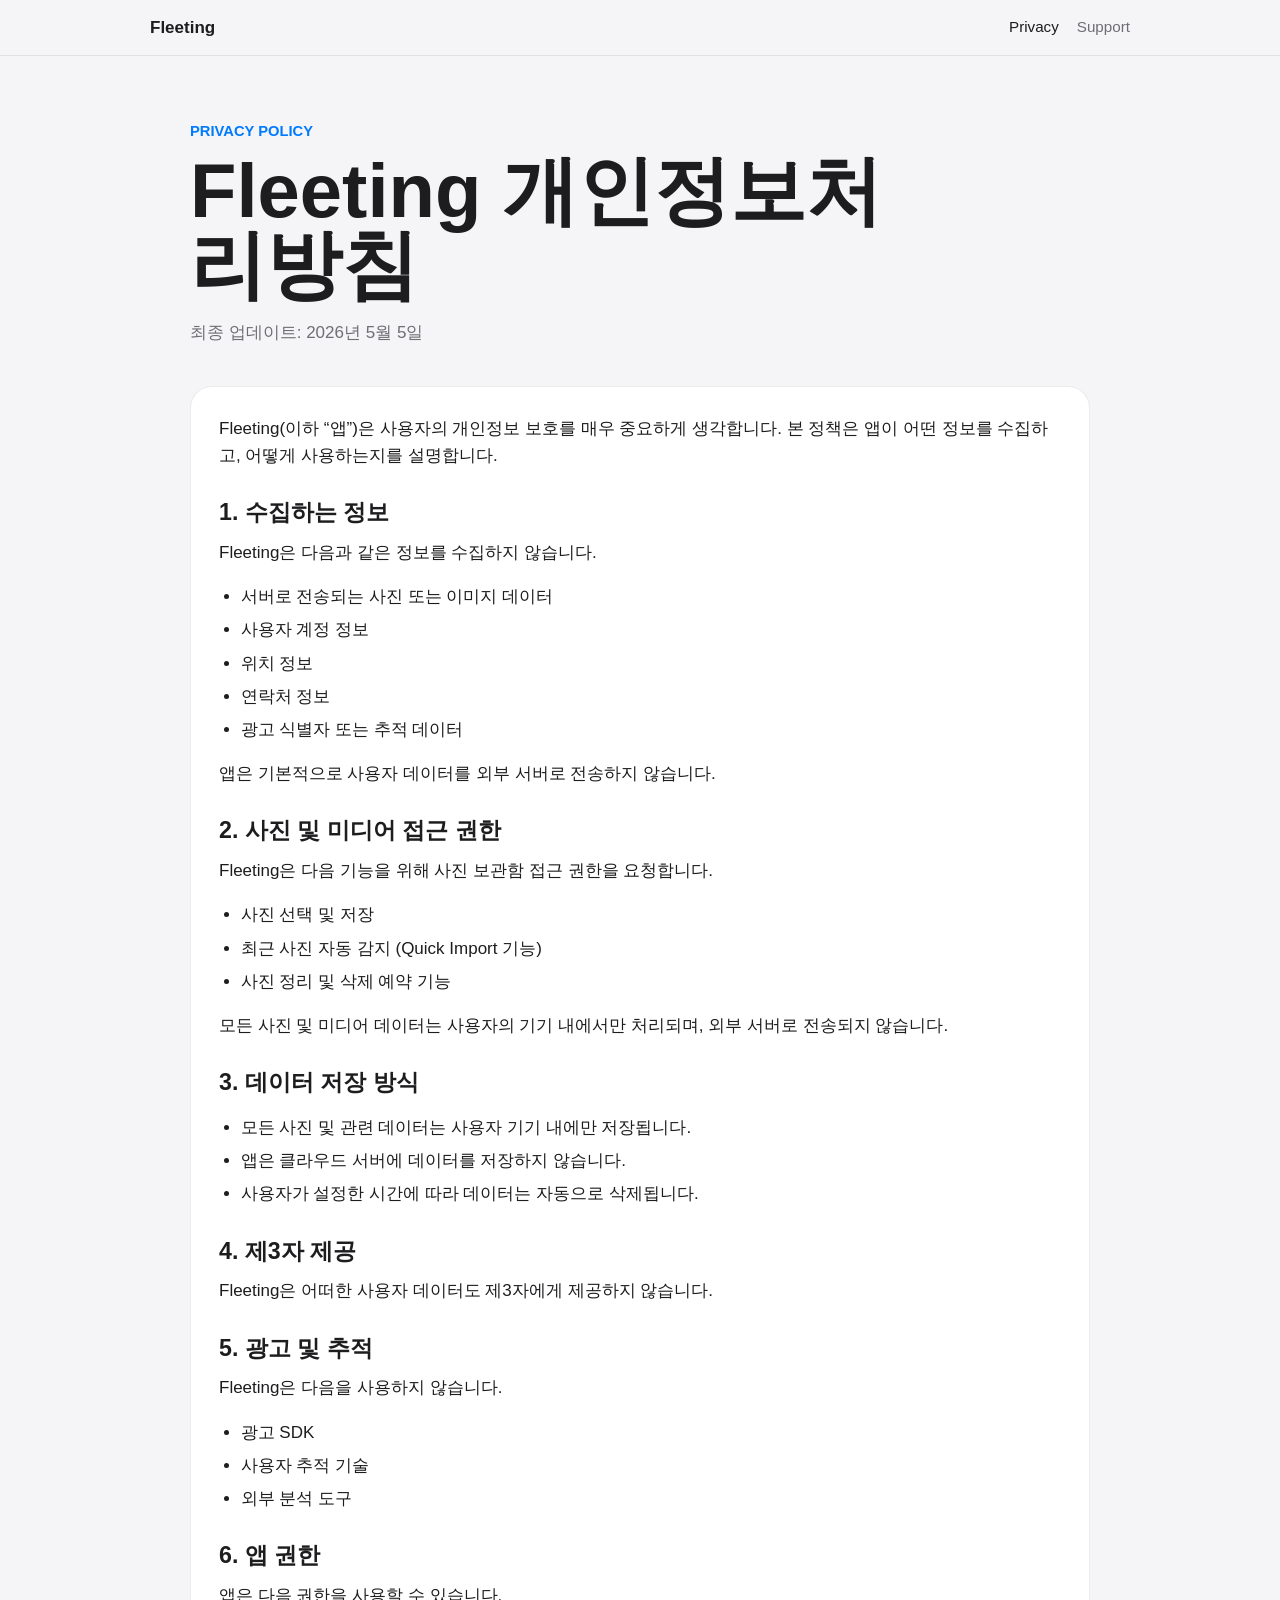
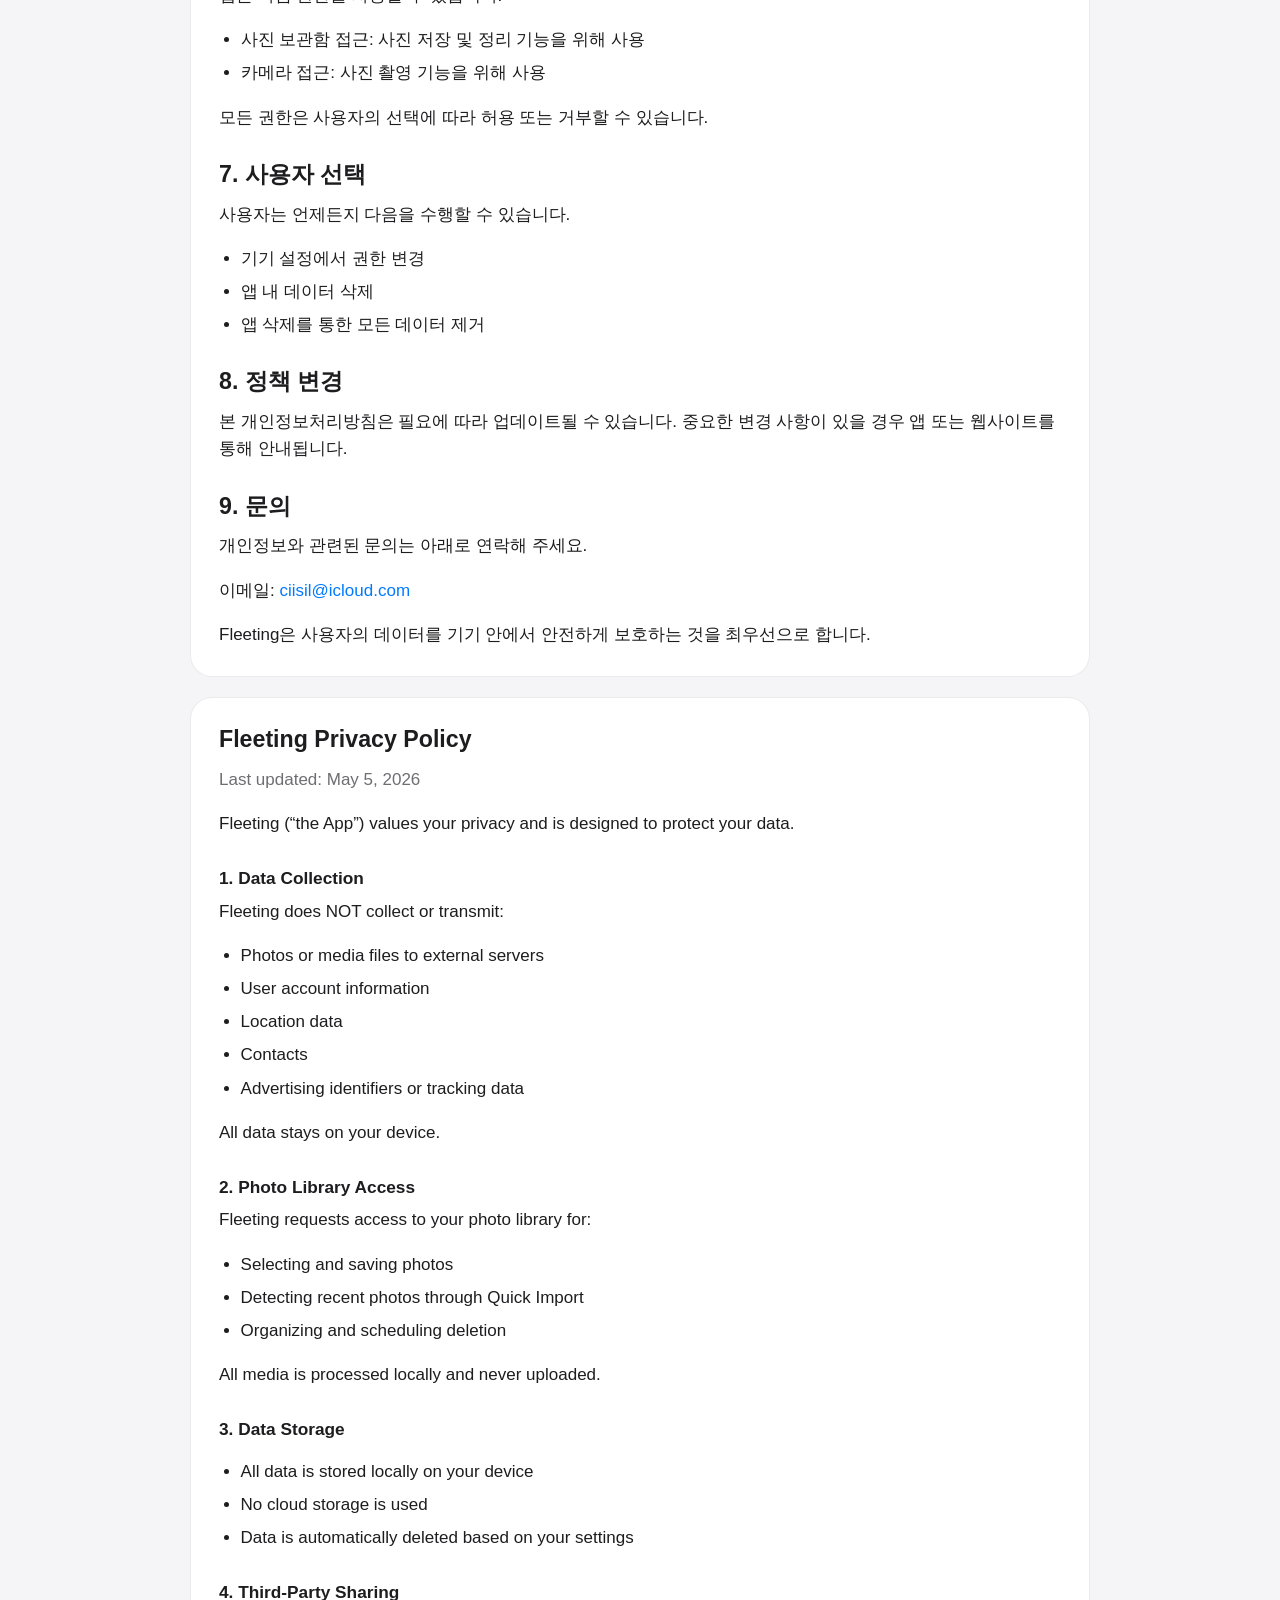
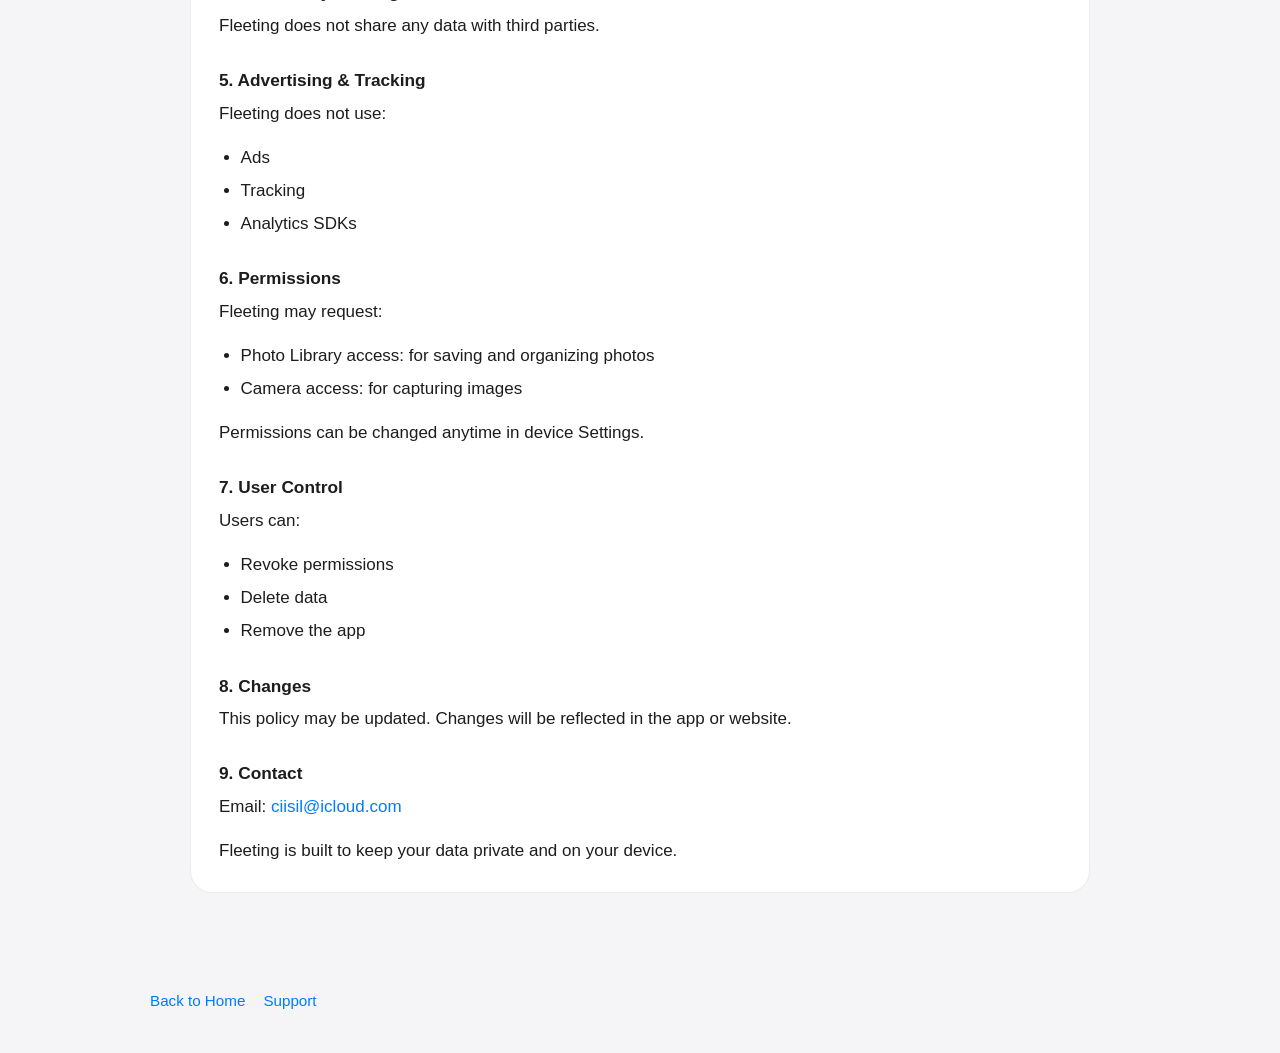
==== docs/privacy.html @ 69bde6c1 "Add GitHub Pages site" ====
<!doctype html>
<html lang="ko">
  <head>
    <meta charset="utf-8">
    <meta name="viewport" content="width=device-width, initial-scale=1">
    <title>Fleeting Privacy Policy</title>
    <meta name="description" content="Privacy policy for the Fleeting iOS app.">
    <link rel="stylesheet" href="./styles.css">
  </head>
  <body>
    <header class="site-header">
      <nav class="nav" aria-label="Main navigation">
        <a class="brand" href="./index.html">Fleeting</a>
        <div class="nav-links">
          <a href="./privacy.html" aria-current="page">Privacy</a>
          <a href="./support.html">Support</a>
        </div>
      </nav>
    </header>

    <main class="page policy-page">
      <section class="page-title">
        <p class="eyebrow">Privacy Policy</p>
        <h1>Fleeting 개인정보처리방침</h1>
        <p class="updated">최종 업데이트: 2026년 5월 5일</p>
      </section>

      <article class="content-card" lang="ko">
        <p>Fleeting(이하 “앱”)은 사용자의 개인정보 보호를 매우 중요하게 생각합니다. 본 정책은 앱이 어떤 정보를 수집하고, 어떻게 사용하는지를 설명합니다.</p>

        <h2>1. 수집하는 정보</h2>
        <p>Fleeting은 다음과 같은 정보를 수집하지 않습니다.</p>
        <ul>
          <li>서버로 전송되는 사진 또는 이미지 데이터</li>
          <li>사용자 계정 정보</li>
          <li>위치 정보</li>
          <li>연락처 정보</li>
          <li>광고 식별자 또는 추적 데이터</li>
        </ul>
        <p>앱은 기본적으로 사용자 데이터를 외부 서버로 전송하지 않습니다.</p>

        <h2>2. 사진 및 미디어 접근 권한</h2>
        <p>Fleeting은 다음 기능을 위해 사진 보관함 접근 권한을 요청합니다.</p>
        <ul>
          <li>사진 선택 및 저장</li>
          <li>최근 사진 자동 감지 (Quick Import 기능)</li>
          <li>사진 정리 및 삭제 예약 기능</li>
        </ul>
        <p>모든 사진 및 미디어 데이터는 사용자의 기기 내에서만 처리되며, 외부 서버로 전송되지 않습니다.</p>

        <h2>3. 데이터 저장 방식</h2>
        <ul>
          <li>모든 사진 및 관련 데이터는 사용자 기기 내에만 저장됩니다.</li>
          <li>앱은 클라우드 서버에 데이터를 저장하지 않습니다.</li>
          <li>사용자가 설정한 시간에 따라 데이터는 자동으로 삭제됩니다.</li>
        </ul>

        <h2>4. 제3자 제공</h2>
        <p>Fleeting은 어떠한 사용자 데이터도 제3자에게 제공하지 않습니다.</p>

        <h2>5. 광고 및 추적</h2>
        <p>Fleeting은 다음을 사용하지 않습니다.</p>
        <ul>
          <li>광고 SDK</li>
          <li>사용자 추적 기술</li>
          <li>외부 분석 도구</li>
        </ul>

        <h2>6. 앱 권한</h2>
        <p>앱은 다음 권한을 사용할 수 있습니다.</p>
        <ul>
          <li>사진 보관함 접근: 사진 저장 및 정리 기능을 위해 사용</li>
          <li>카메라 접근: 사진 촬영 기능을 위해 사용</li>
        </ul>
        <p>모든 권한은 사용자의 선택에 따라 허용 또는 거부할 수 있습니다.</p>

        <h2>7. 사용자 선택</h2>
        <p>사용자는 언제든지 다음을 수행할 수 있습니다.</p>
        <ul>
          <li>기기 설정에서 권한 변경</li>
          <li>앱 내 데이터 삭제</li>
          <li>앱 삭제를 통한 모든 데이터 제거</li>
        </ul>

        <h2>8. 정책 변경</h2>
        <p>본 개인정보처리방침은 필요에 따라 업데이트될 수 있습니다. 중요한 변경 사항이 있을 경우 앱 또는 웹사이트를 통해 안내됩니다.</p>

        <h2>9. 문의</h2>
        <p>개인정보와 관련된 문의는 아래로 연락해 주세요.</p>
        <p>이메일: <a href="mailto:ciisil@icloud.com">ciisil@icloud.com</a></p>
        <p>Fleeting은 사용자의 데이터를 기기 안에서 안전하게 보호하는 것을 최우선으로 합니다.</p>
      </article>

      <article class="content-card" lang="en">
        <h2>Fleeting Privacy Policy</h2>
        <p class="updated">Last updated: May 5, 2026</p>
        <p>Fleeting (“the App”) values your privacy and is designed to protect your data.</p>

        <h3>1. Data Collection</h3>
        <p>Fleeting does NOT collect or transmit:</p>
        <ul>
          <li>Photos or media files to external servers</li>
          <li>User account information</li>
          <li>Location data</li>
          <li>Contacts</li>
          <li>Advertising identifiers or tracking data</li>
        </ul>
        <p>All data stays on your device.</p>

        <h3>2. Photo Library Access</h3>
        <p>Fleeting requests access to your photo library for:</p>
        <ul>
          <li>Selecting and saving photos</li>
          <li>Detecting recent photos through Quick Import</li>
          <li>Organizing and scheduling deletion</li>
        </ul>
        <p>All media is processed locally and never uploaded.</p>

        <h3>3. Data Storage</h3>
        <ul>
          <li>All data is stored locally on your device</li>
          <li>No cloud storage is used</li>
          <li>Data is automatically deleted based on your settings</li>
        </ul>

        <h3>4. Third-Party Sharing</h3>
        <p>Fleeting does not share any data with third parties.</p>

        <h3>5. Advertising &amp; Tracking</h3>
        <p>Fleeting does not use:</p>
        <ul>
          <li>Ads</li>
          <li>Tracking</li>
          <li>Analytics SDKs</li>
        </ul>

        <h3>6. Permissions</h3>
        <p>Fleeting may request:</p>
        <ul>
          <li>Photo Library access: for saving and organizing photos</li>
          <li>Camera access: for capturing images</li>
        </ul>
        <p>Permissions can be changed anytime in device Settings.</p>

        <h3>7. User Control</h3>
        <p>Users can:</p>
        <ul>
          <li>Revoke permissions</li>
          <li>Delete data</li>
          <li>Remove the app</li>
        </ul>

        <h3>8. Changes</h3>
        <p>This policy may be updated. Changes will be reflected in the app or website.</p>

        <h3>9. Contact</h3>
        <p>Email: <a href="mailto:ciisil@icloud.com">ciisil@icloud.com</a></p>
        <p>Fleeting is built to keep your data private and on your device.</p>
      </article>
    </main>

    <footer class="site-footer footer-links">
      <a href="./index.html">Back to Home</a>
      <a href="./support.html">Support</a>
    </footer>
  </body>
</html>
---- docs/styles.css ----
:root {
  --accent: #007aff;
  --text: #1d1d1f;
  --muted: #6e6e73;
  --bg: #f5f5f7;
  --card: #ffffff;
  --line: rgba(0,0,0,0.08);
  --radius: 22px;
}

* {
  box-sizing: border-box;
}

html {
  background: var(--bg);
}

body {
  margin: 0;
  min-height: 100vh;
  background: var(--bg);
  color: var(--text);
  font-family: -apple-system, BlinkMacSystemFont, "SF Pro Text", "Segoe UI", sans-serif;
  font-size: 17px;
  line-height: 1.6;
}

a {
  color: var(--accent);
  text-decoration: none;
}

a:hover {
  text-decoration: underline;
}

a:focus-visible {
  outline: 3px solid rgba(0, 122, 255, 0.35);
  outline-offset: 4px;
  border-radius: 10px;
}

.site-header {
  position: sticky;
  top: 0;
  z-index: 10;
  border-bottom: 1px solid var(--line);
  background: rgba(245, 245, 247, 0.92);
  backdrop-filter: saturate(180%) blur(18px);
}

.nav {
  display: flex;
  align-items: center;
  justify-content: space-between;
  gap: 20px;
  width: min(100% - 32px, 980px);
  margin: 0 auto;
  padding: 14px 0;
}

.brand {
  color: var(--text);
  font-weight: 700;
}

.nav-links {
  display: flex;
  align-items: center;
  gap: 18px;
  font-size: 0.95rem;
}

.nav-links a {
  color: var(--muted);
}

.nav-links a[aria-current="page"],
.brand[aria-current="page"] {
  color: var(--text);
}

.page {
  width: min(100% - 32px, 980px);
  margin: 0 auto;
  padding: 64px 0 48px;
}

.hero,
.page-title {
  max-width: 760px;
  margin-bottom: 40px;
}

.app-icon {
  display: block;
  width: 96px;
  height: 96px;
  margin-bottom: 24px;
  border-radius: 24px;
  border: 1px solid var(--line);
}

.eyebrow {
  margin: 0 0 10px;
  color: var(--accent);
  font-size: 0.92rem;
  font-weight: 700;
  letter-spacing: 0;
  text-transform: uppercase;
}

h1,
h2,
h3,
p {
  margin-top: 0;
}

h1 {
  margin-bottom: 16px;
  font-size: 4.75rem;
  line-height: 0.98;
  letter-spacing: 0;
}

h2 {
  margin-bottom: 12px;
  font-size: 1.45rem;
  line-height: 1.2;
  letter-spacing: 0;
}

h3 {
  margin-bottom: 8px;
  font-size: 1.08rem;
  line-height: 1.3;
  letter-spacing: 0;
}

.subtitle {
  max-width: 680px;
  margin-bottom: 8px;
  color: var(--muted);
  font-size: 1.75rem;
  line-height: 1.25;
}

.subtitle.ko {
  font-size: 1.35rem;
}

.updated {
  color: var(--muted);
}

.card-grid,
.link-cards {
  display: grid;
  grid-template-columns: repeat(2, minmax(0, 1fr));
  gap: 18px;
}

.card,
.content-card,
.link-card {
  border: 1px solid var(--line);
  border-radius: var(--radius);
  background: var(--card);
}

.card,
.content-card {
  padding: 28px;
}

.card p:last-child,
.content-card p:last-child,
.qa p:last-child {
  margin-bottom: 0;
}

.quick-links {
  margin-top: 40px;
}

.link-card {
  display: flex;
  align-items: center;
  justify-content: space-between;
  gap: 18px;
  min-height: 82px;
  padding: 22px 24px;
  color: var(--text);
  font-weight: 700;
}

.link-card:hover {
  border-color: rgba(0, 122, 255, 0.35);
  text-decoration: none;
}

.policy-page {
  max-width: 900px;
}

.content-card {
  margin-bottom: 20px;
}

.content-card h2:not(:first-child),
.content-card h3:not(:first-child) {
  margin-top: 30px;
}

ul {
  padding-left: 1.35rem;
}

li + li {
  margin-top: 6px;
}

.faq {
  display: grid;
  gap: 24px;
}

.qa {
  padding-top: 22px;
  border-top: 1px solid var(--line);
}

.qa:first-of-type {
  padding-top: 0;
  border-top: 0;
}

.site-footer {
  width: min(100% - 32px, 980px);
  margin: 0 auto;
  padding: 28px 0 40px;
  color: var(--muted);
  font-size: 0.95rem;
}

.footer-links {
  display: flex;
  flex-wrap: wrap;
  gap: 18px;
}

@media (max-width: 720px) {
  body {
    font-size: 16px;
  }

  .nav {
    width: min(100% - 24px, 980px);
  }

  .nav-links {
    gap: 14px;
  }

  .page {
    width: min(100% - 24px, 980px);
    padding-top: 42px;
  }

  h1 {
    font-size: 3.1rem;
  }

  .subtitle {
    font-size: 1.35rem;
  }

  .subtitle.ko {
    font-size: 1.15rem;
  }

  .card-grid,
  .link-cards {
    grid-template-columns: 1fr;
  }

  .card,
  .content-card {
    padding: 22px;
  }

  .site-footer {
    width: min(100% - 24px, 980px);
  }
}
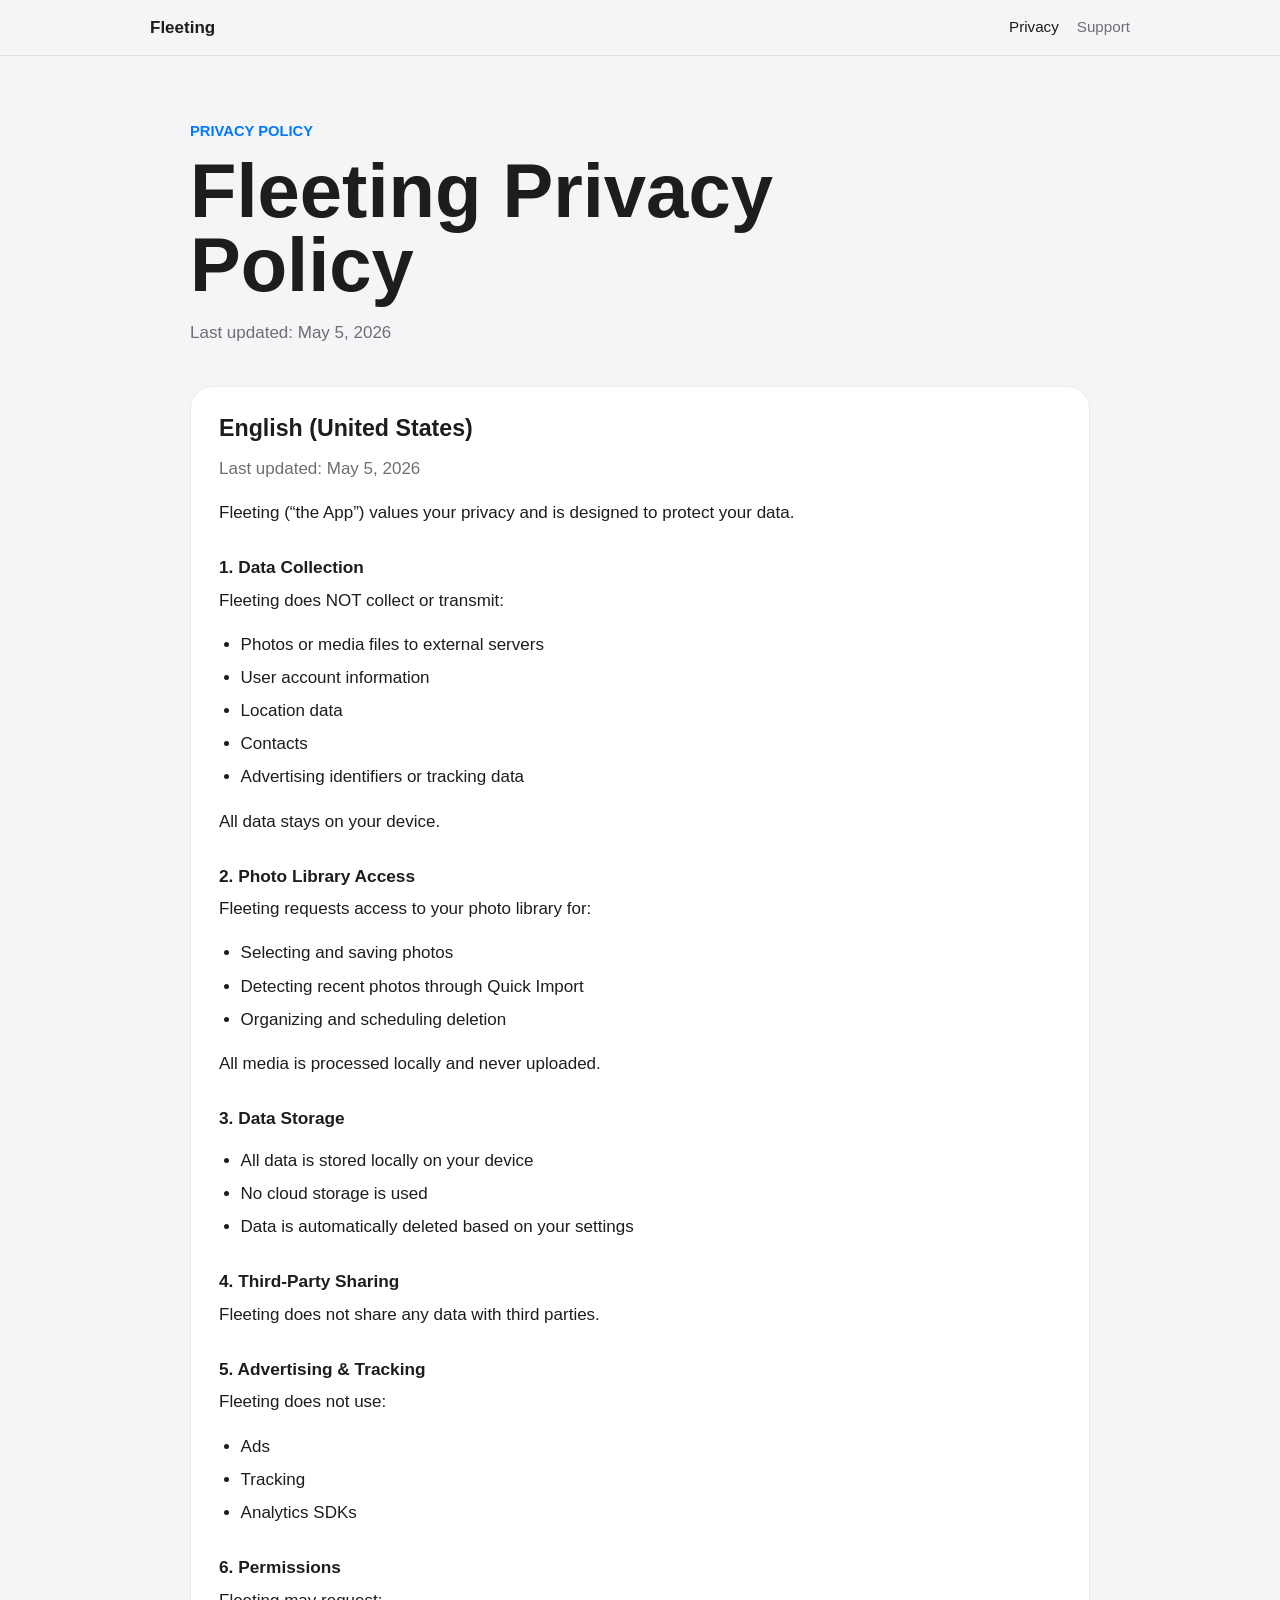
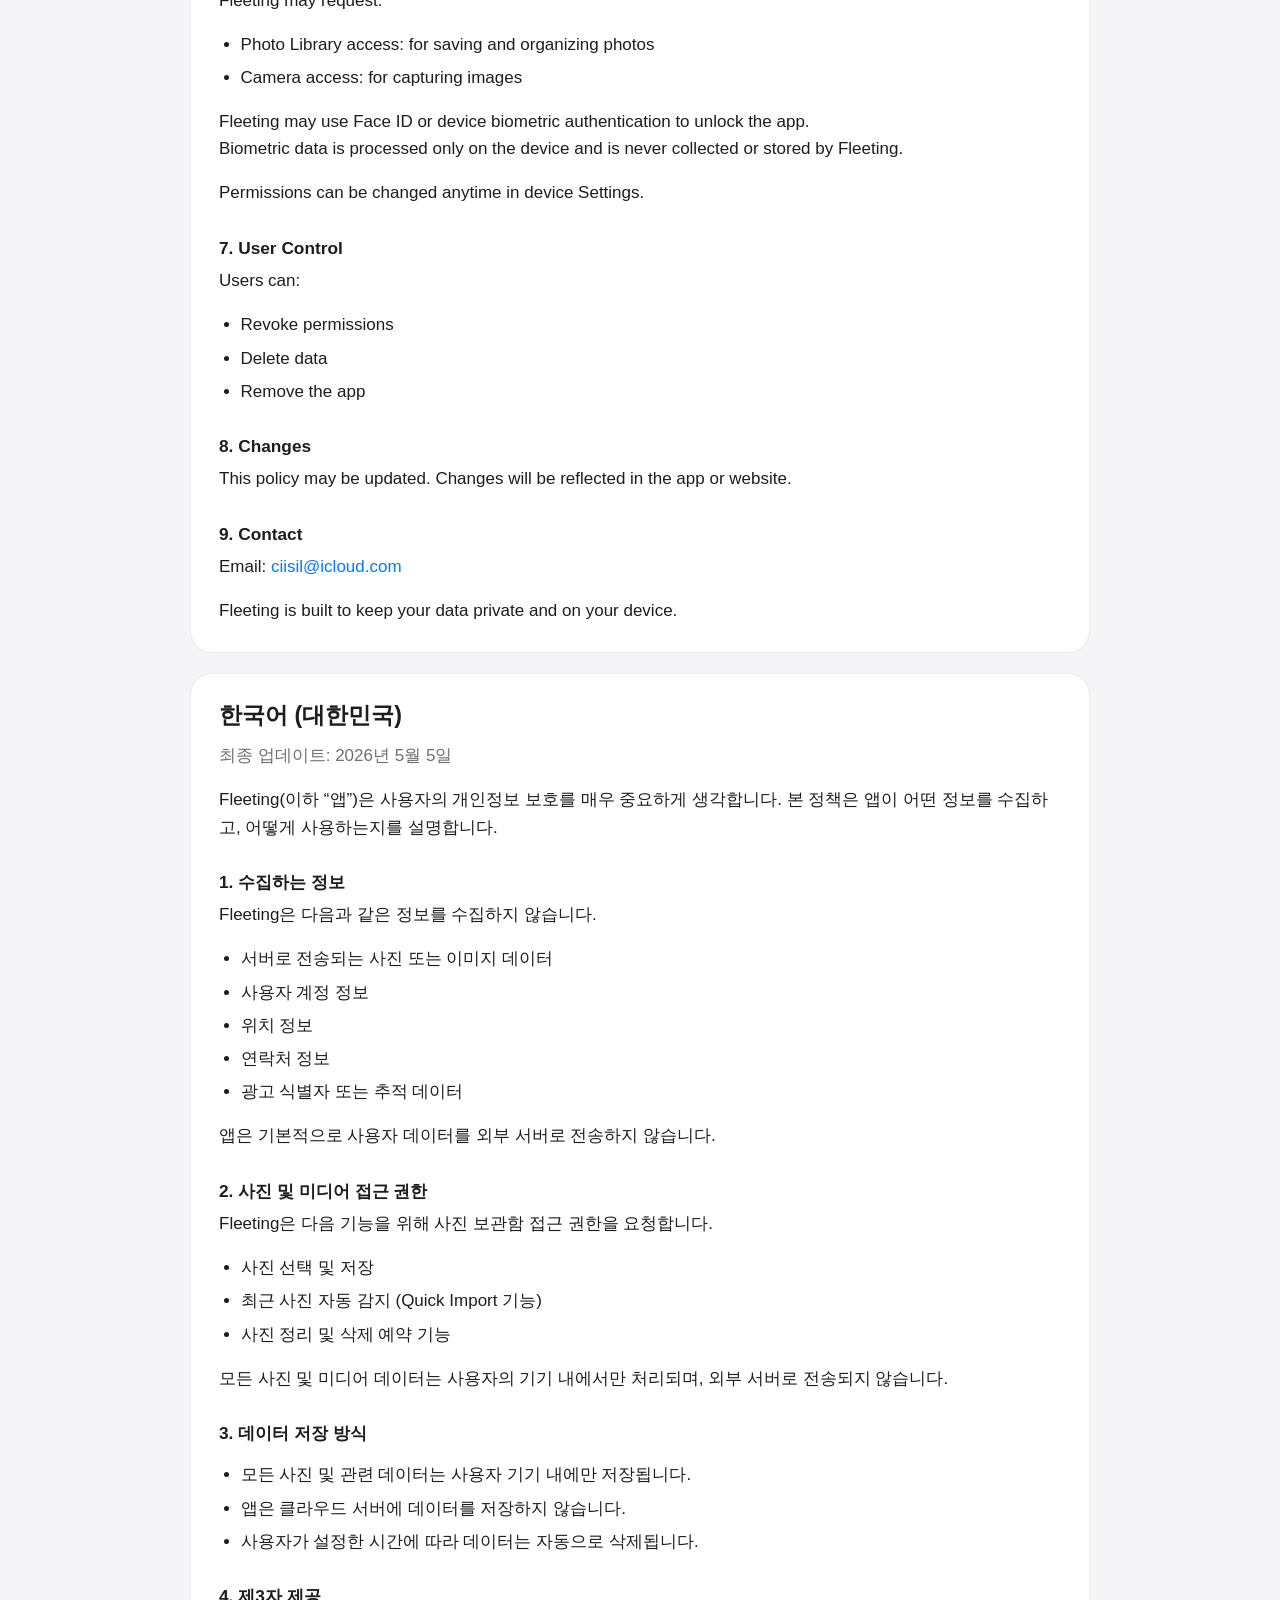
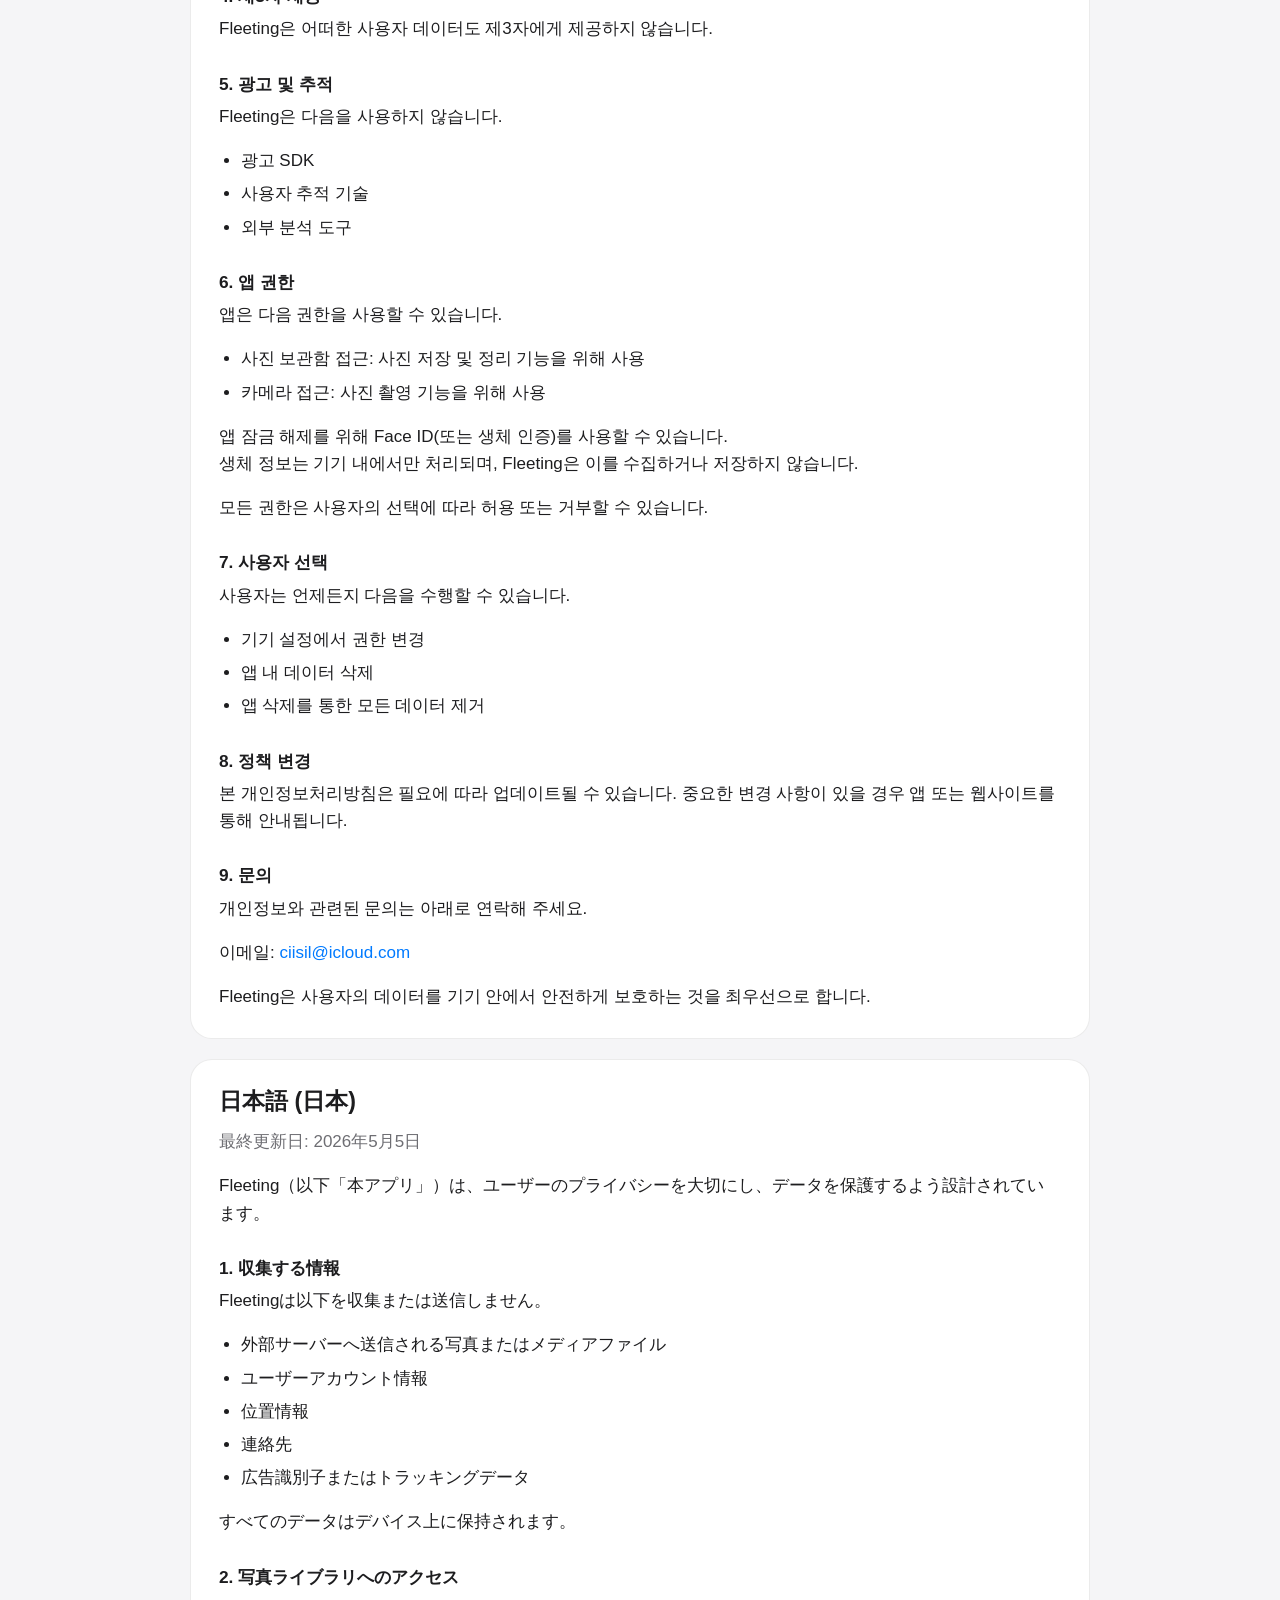
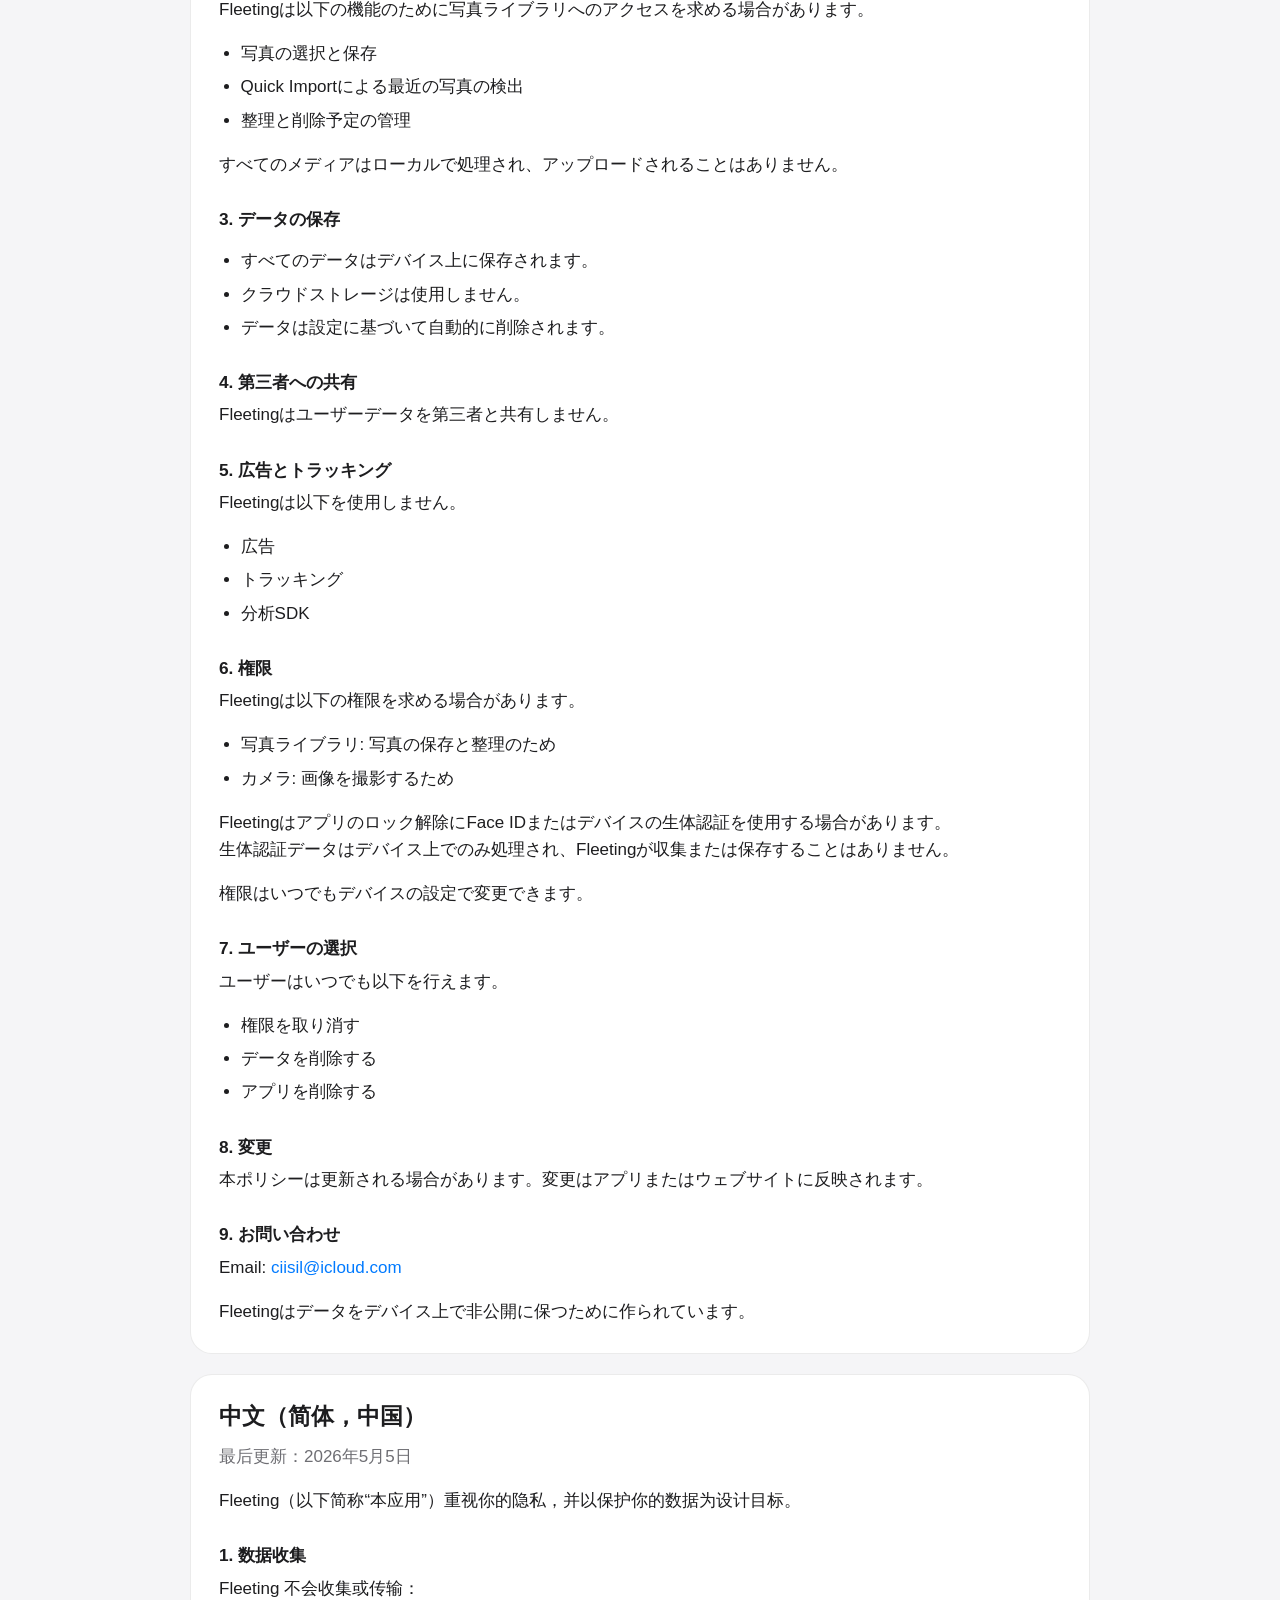
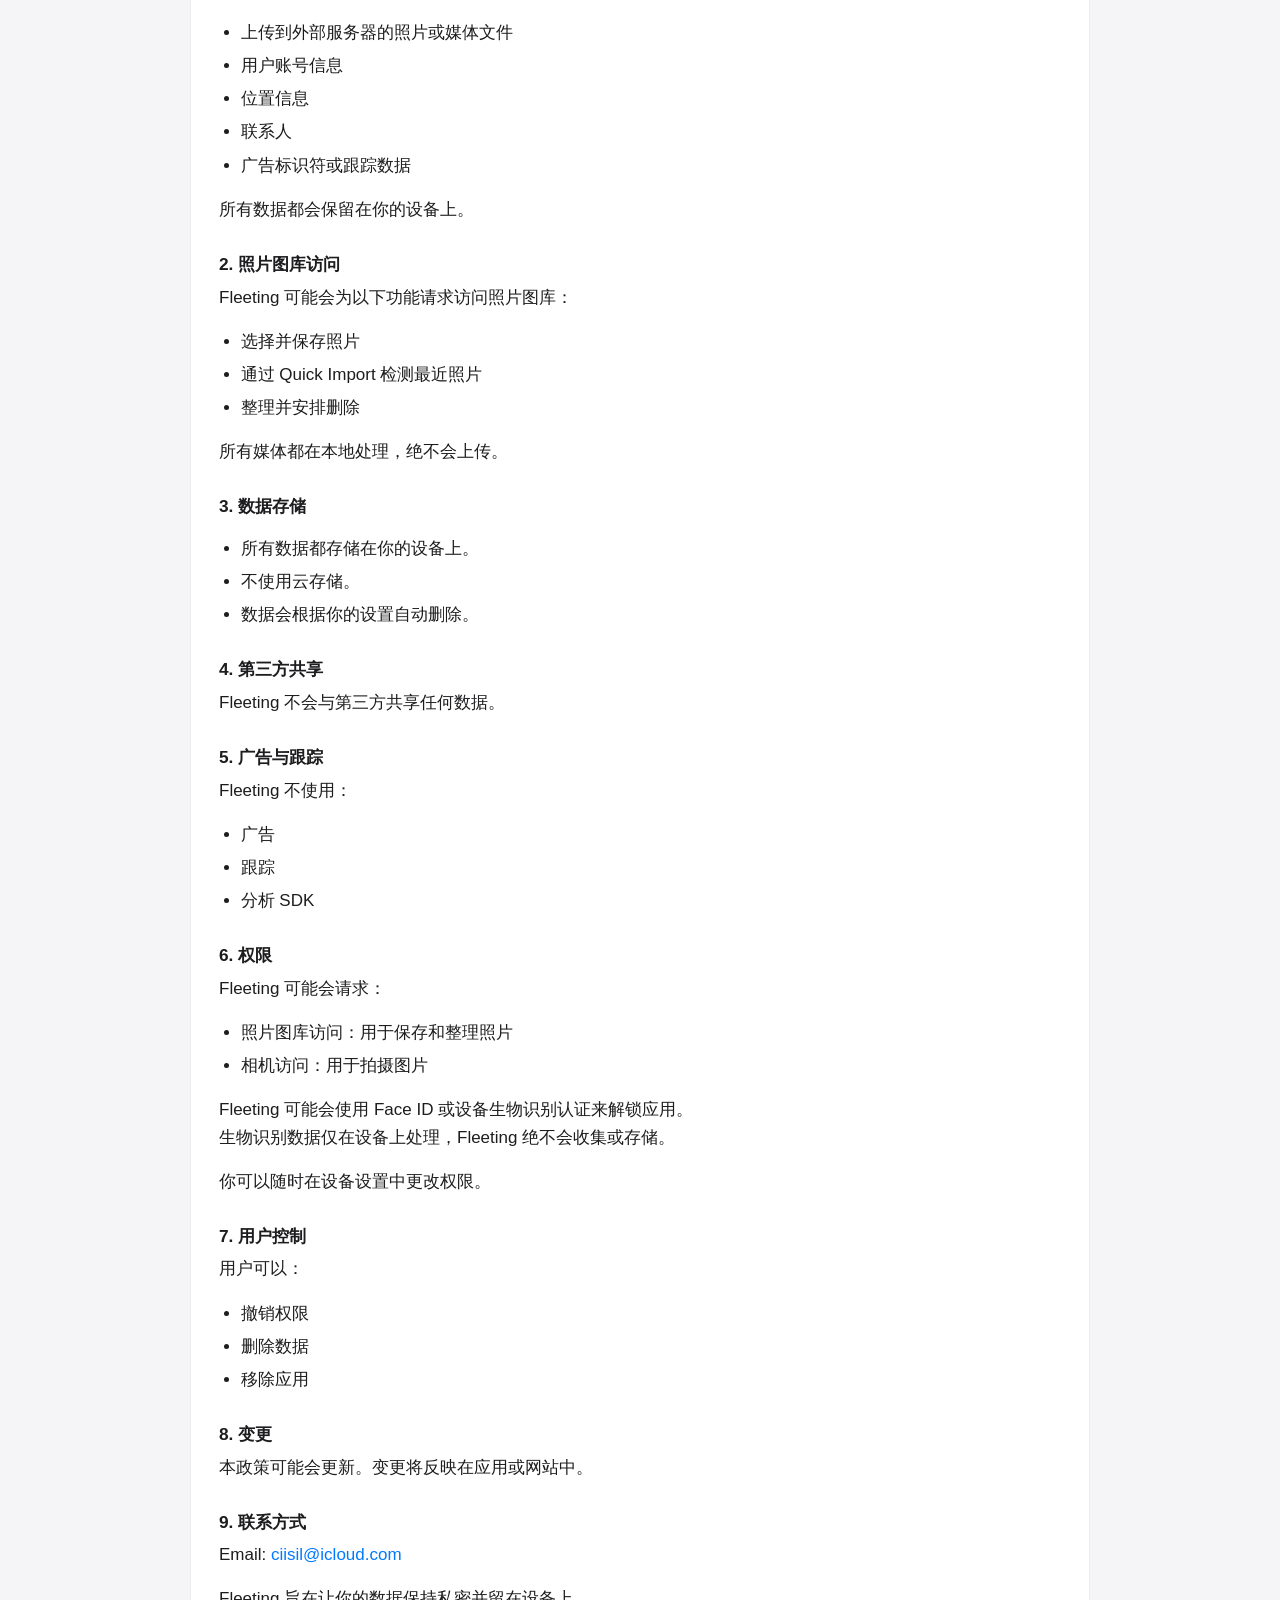
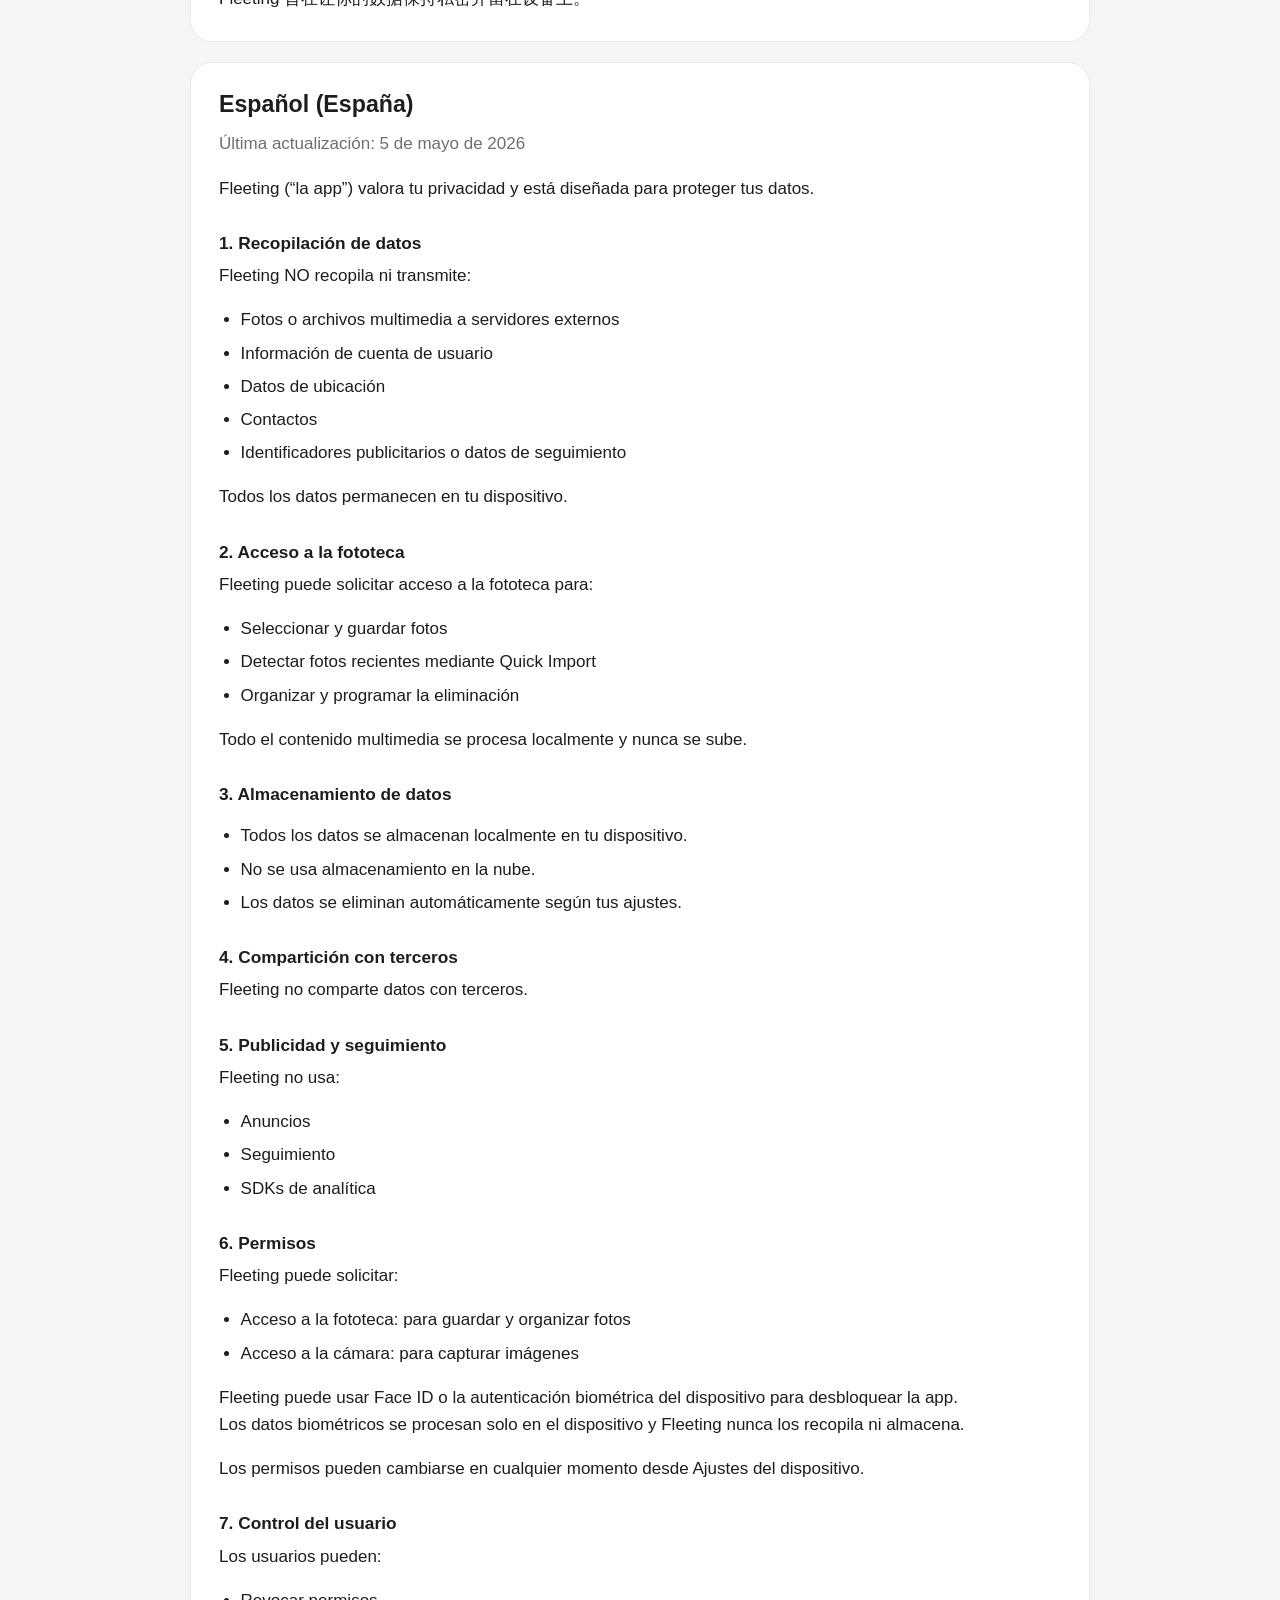
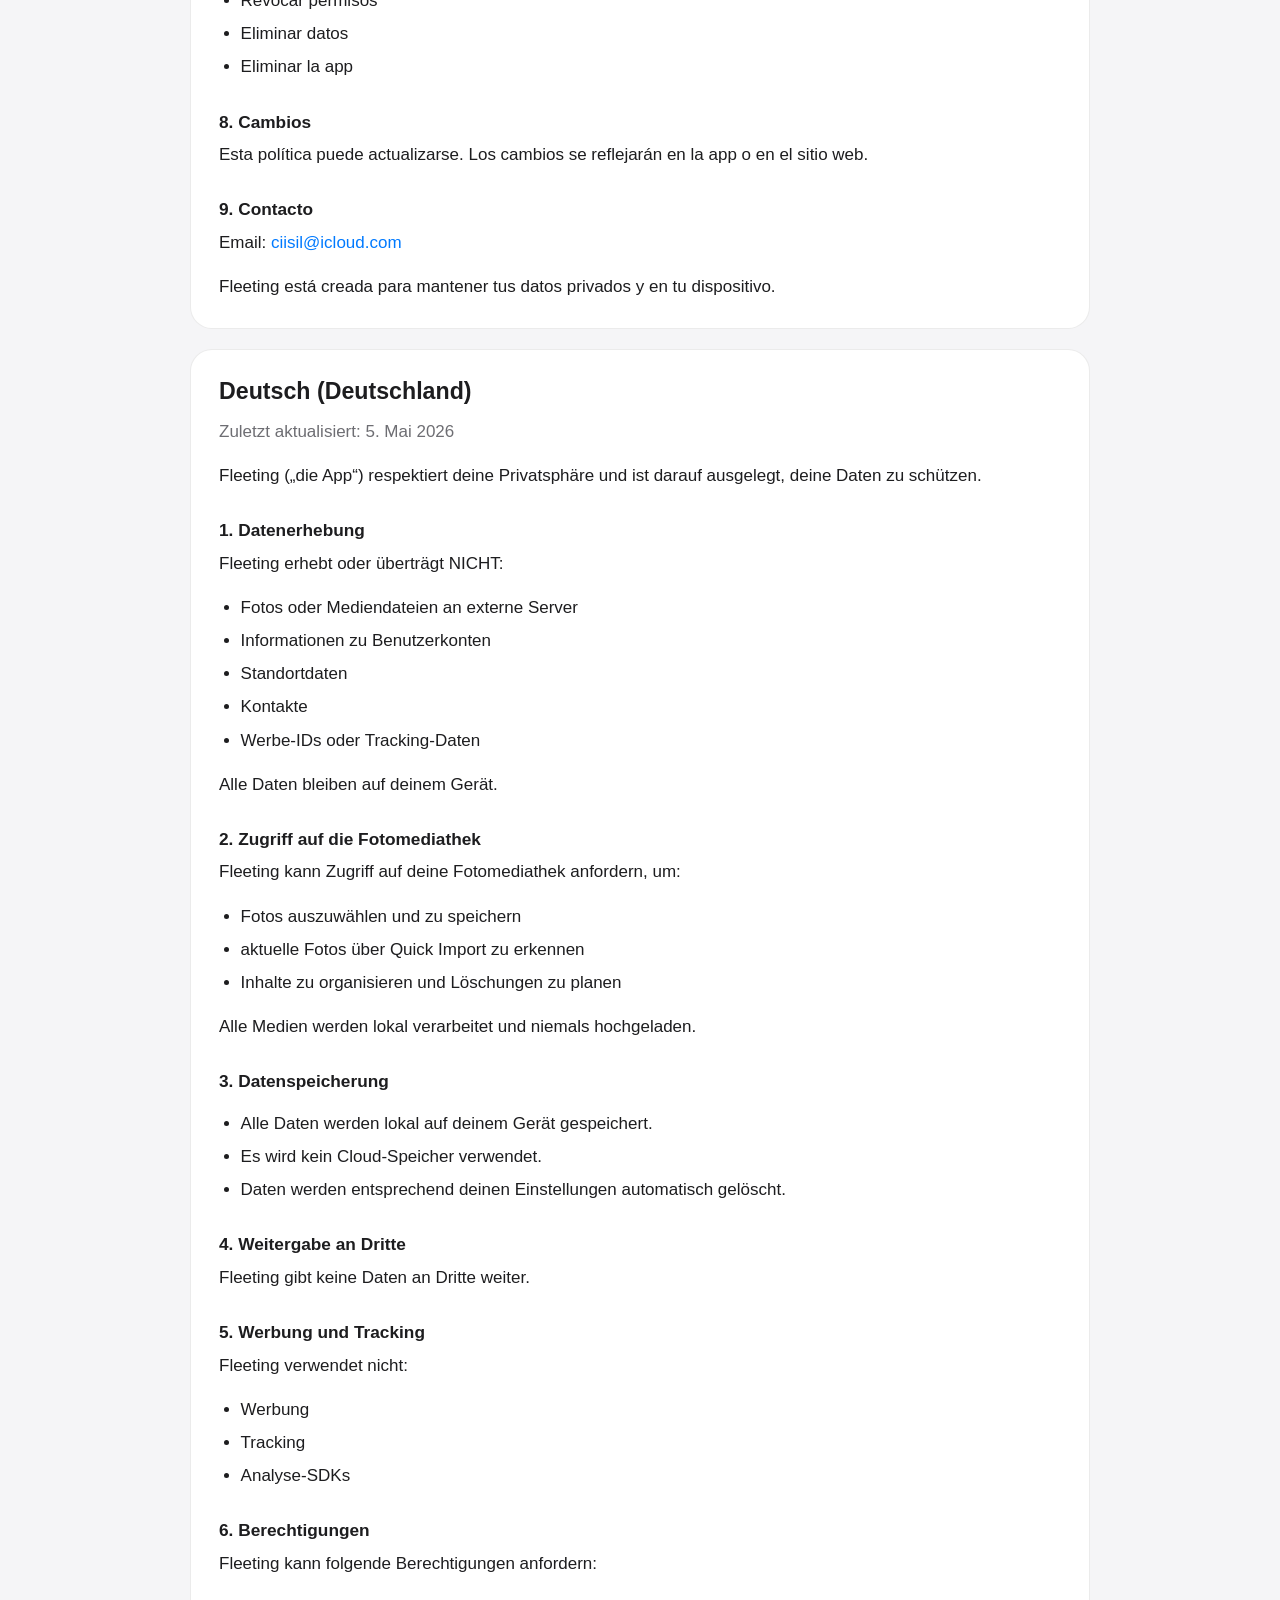
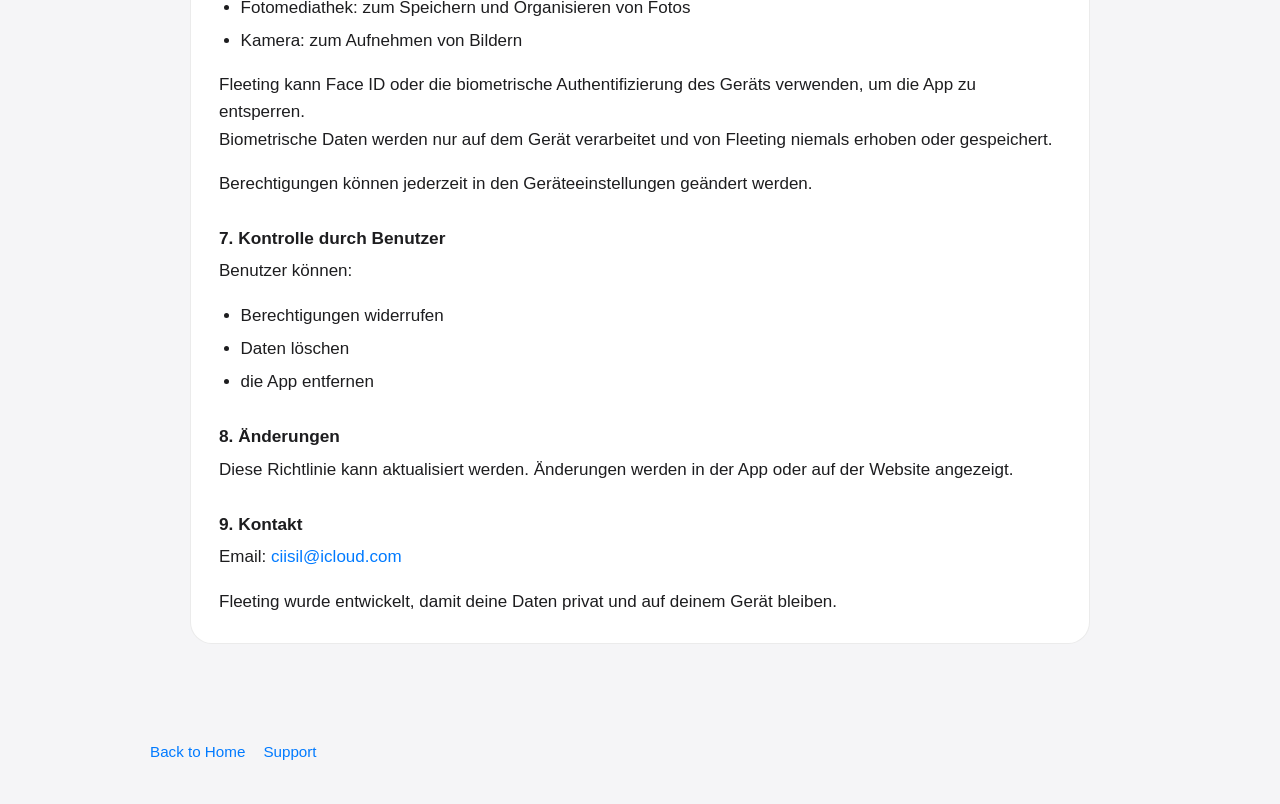
==== commit 12af12c9: "Localize privacy and support pages" ====
--- a/docs/privacy.html
+++ b/docs/privacy.html
@@ -1,5 +1,5 @@
 <!doctype html>
-<html lang="ko">
+<html lang="en">
   <head>
     <meta charset="utf-8">
     <meta name="viewport" content="width=device-width, initial-scale=1">
@@ -21,14 +21,84 @@
     <main class="page policy-page">
       <section class="page-title">
         <p class="eyebrow">Privacy Policy</p>
-        <h1>Fleeting 개인정보처리방침</h1>
+        <h1>Fleeting Privacy Policy</h1>
+        <p class="updated">Last updated: May 5, 2026</p>
+      </section>
+
+      <article class="content-card" lang="en">
+        <h2>English (United States)</h2>
+        <p class="updated">Last updated: May 5, 2026</p>
+        <p>Fleeting (“the App”) values your privacy and is designed to protect your data.</p>
+
+        <h3>1. Data Collection</h3>
+        <p>Fleeting does NOT collect or transmit:</p>
+        <ul>
+          <li>Photos or media files to external servers</li>
+          <li>User account information</li>
+          <li>Location data</li>
+          <li>Contacts</li>
+          <li>Advertising identifiers or tracking data</li>
+        </ul>
+        <p>All data stays on your device.</p>
+
+        <h3>2. Photo Library Access</h3>
+        <p>Fleeting requests access to your photo library for:</p>
+        <ul>
+          <li>Selecting and saving photos</li>
+          <li>Detecting recent photos through Quick Import</li>
+          <li>Organizing and scheduling deletion</li>
+        </ul>
+        <p>All media is processed locally and never uploaded.</p>
+
+        <h3>3. Data Storage</h3>
+        <ul>
+          <li>All data is stored locally on your device</li>
+          <li>No cloud storage is used</li>
+          <li>Data is automatically deleted based on your settings</li>
+        </ul>
+
+        <h3>4. Third-Party Sharing</h3>
+        <p>Fleeting does not share any data with third parties.</p>
+
+        <h3>5. Advertising &amp; Tracking</h3>
+        <p>Fleeting does not use:</p>
+        <ul>
+          <li>Ads</li>
+          <li>Tracking</li>
+          <li>Analytics SDKs</li>
+        </ul>
+
+        <h3>6. Permissions</h3>
+        <p>Fleeting may request:</p>
+        <ul>
+          <li>Photo Library access: for saving and organizing photos</li>
+          <li>Camera access: for capturing images</li>
+        </ul>
+        <p>Fleeting may use Face ID or device biometric authentication to unlock the app.<br>Biometric data is processed only on the device and is never collected or stored by Fleeting.</p>
+        <p>Permissions can be changed anytime in device Settings.</p>
+
+        <h3>7. User Control</h3>
+        <p>Users can:</p>
+        <ul>
+          <li>Revoke permissions</li>
+          <li>Delete data</li>
+          <li>Remove the app</li>
+        </ul>
+
+        <h3>8. Changes</h3>
+        <p>This policy may be updated. Changes will be reflected in the app or website.</p>
+
+        <h3>9. Contact</h3>
+        <p>Email: <a href="mailto:ciisil@icloud.com">ciisil@icloud.com</a></p>
+        <p>Fleeting is built to keep your data private and on your device.</p>
+      </article>
+
+      <article class="content-card" lang="ko">
+        <h2>한국어 (대한민국)</h2>
         <p class="updated">최종 업데이트: 2026년 5월 5일</p>
-      </section>
-
-      <article class="content-card" lang="ko">
         <p>Fleeting(이하 “앱”)은 사용자의 개인정보 보호를 매우 중요하게 생각합니다. 본 정책은 앱이 어떤 정보를 수집하고, 어떻게 사용하는지를 설명합니다.</p>
 
-        <h2>1. 수집하는 정보</h2>
+        <h3>1. 수집하는 정보</h3>
         <p>Fleeting은 다음과 같은 정보를 수집하지 않습니다.</p>
         <ul>
           <li>서버로 전송되는 사진 또는 이미지 데이터</li>
@@ -39,7 +109,7 @@
         </ul>
         <p>앱은 기본적으로 사용자 데이터를 외부 서버로 전송하지 않습니다.</p>
 
-        <h2>2. 사진 및 미디어 접근 권한</h2>
+        <h3>2. 사진 및 미디어 접근 권한</h3>
         <p>Fleeting은 다음 기능을 위해 사진 보관함 접근 권한을 요청합니다.</p>
         <ul>
           <li>사진 선택 및 저장</li>
@@ -48,17 +118,17 @@
         </ul>
         <p>모든 사진 및 미디어 데이터는 사용자의 기기 내에서만 처리되며, 외부 서버로 전송되지 않습니다.</p>
 
-        <h2>3. 데이터 저장 방식</h2>
+        <h3>3. 데이터 저장 방식</h3>
         <ul>
           <li>모든 사진 및 관련 데이터는 사용자 기기 내에만 저장됩니다.</li>
           <li>앱은 클라우드 서버에 데이터를 저장하지 않습니다.</li>
           <li>사용자가 설정한 시간에 따라 데이터는 자동으로 삭제됩니다.</li>
         </ul>
 
-        <h2>4. 제3자 제공</h2>
+        <h3>4. 제3자 제공</h3>
         <p>Fleeting은 어떠한 사용자 데이터도 제3자에게 제공하지 않습니다.</p>
 
-        <h2>5. 광고 및 추적</h2>
+        <h3>5. 광고 및 추적</h3>
         <p>Fleeting은 다음을 사용하지 않습니다.</p>
         <ul>
           <li>광고 SDK</li>
@@ -66,15 +136,16 @@
           <li>외부 분석 도구</li>
         </ul>
 
-        <h2>6. 앱 권한</h2>
+        <h3>6. 앱 권한</h3>
         <p>앱은 다음 권한을 사용할 수 있습니다.</p>
         <ul>
           <li>사진 보관함 접근: 사진 저장 및 정리 기능을 위해 사용</li>
           <li>카메라 접근: 사진 촬영 기능을 위해 사용</li>
         </ul>
+        <p>앱 잠금 해제를 위해 Face ID(또는 생체 인증)를 사용할 수 있습니다.<br>생체 정보는 기기 내에서만 처리되며, Fleeting은 이를 수집하거나 저장하지 않습니다.</p>
         <p>모든 권한은 사용자의 선택에 따라 허용 또는 거부할 수 있습니다.</p>
 
-        <h2>7. 사용자 선택</h2>
+        <h3>7. 사용자 선택</h3>
         <p>사용자는 언제든지 다음을 수행할 수 있습니다.</p>
         <ul>
           <li>기기 설정에서 권한 변경</li>
@@ -82,80 +153,285 @@
           <li>앱 삭제를 통한 모든 데이터 제거</li>
         </ul>
 
-        <h2>8. 정책 변경</h2>
+        <h3>8. 정책 변경</h3>
         <p>본 개인정보처리방침은 필요에 따라 업데이트될 수 있습니다. 중요한 변경 사항이 있을 경우 앱 또는 웹사이트를 통해 안내됩니다.</p>
 
-        <h2>9. 문의</h2>
+        <h3>9. 문의</h3>
         <p>개인정보와 관련된 문의는 아래로 연락해 주세요.</p>
         <p>이메일: <a href="mailto:ciisil@icloud.com">ciisil@icloud.com</a></p>
         <p>Fleeting은 사용자의 데이터를 기기 안에서 안전하게 보호하는 것을 최우선으로 합니다.</p>
       </article>
 
-      <article class="content-card" lang="en">
-        <h2>Fleeting Privacy Policy</h2>
-        <p class="updated">Last updated: May 5, 2026</p>
-        <p>Fleeting (“the App”) values your privacy and is designed to protect your data.</p>
-
-        <h3>1. Data Collection</h3>
-        <p>Fleeting does NOT collect or transmit:</p>
-        <ul>
-          <li>Photos or media files to external servers</li>
-          <li>User account information</li>
-          <li>Location data</li>
-          <li>Contacts</li>
-          <li>Advertising identifiers or tracking data</li>
-        </ul>
-        <p>All data stays on your device.</p>
-
-        <h3>2. Photo Library Access</h3>
-        <p>Fleeting requests access to your photo library for:</p>
-        <ul>
-          <li>Selecting and saving photos</li>
-          <li>Detecting recent photos through Quick Import</li>
-          <li>Organizing and scheduling deletion</li>
-        </ul>
-        <p>All media is processed locally and never uploaded.</p>
-
-        <h3>3. Data Storage</h3>
-        <ul>
-          <li>All data is stored locally on your device</li>
-          <li>No cloud storage is used</li>
-          <li>Data is automatically deleted based on your settings</li>
-        </ul>
-
-        <h3>4. Third-Party Sharing</h3>
-        <p>Fleeting does not share any data with third parties.</p>
-
-        <h3>5. Advertising &amp; Tracking</h3>
-        <p>Fleeting does not use:</p>
-        <ul>
-          <li>Ads</li>
+      <article class="content-card" lang="ja">
+        <h2>日本語 (日本)</h2>
+        <p class="updated">最終更新日: 2026年5月5日</p>
+        <p>Fleeting（以下「本アプリ」）は、ユーザーのプライバシーを大切にし、データを保護するよう設計されています。</p>
+
+        <h3>1. 収集する情報</h3>
+        <p>Fleetingは以下を収集または送信しません。</p>
+        <ul>
+          <li>外部サーバーへ送信される写真またはメディアファイル</li>
+          <li>ユーザーアカウント情報</li>
+          <li>位置情報</li>
+          <li>連絡先</li>
+          <li>広告識別子またはトラッキングデータ</li>
+        </ul>
+        <p>すべてのデータはデバイス上に保持されます。</p>
+
+        <h3>2. 写真ライブラリへのアクセス</h3>
+        <p>Fleetingは以下の機能のために写真ライブラリへのアクセスを求める場合があります。</p>
+        <ul>
+          <li>写真の選択と保存</li>
+          <li>Quick Importによる最近の写真の検出</li>
+          <li>整理と削除予定の管理</li>
+        </ul>
+        <p>すべてのメディアはローカルで処理され、アップロードされることはありません。</p>
+
+        <h3>3. データの保存</h3>
+        <ul>
+          <li>すべてのデータはデバイス上に保存されます。</li>
+          <li>クラウドストレージは使用しません。</li>
+          <li>データは設定に基づいて自動的に削除されます。</li>
+        </ul>
+
+        <h3>4. 第三者への共有</h3>
+        <p>Fleetingはユーザーデータを第三者と共有しません。</p>
+
+        <h3>5. 広告とトラッキング</h3>
+        <p>Fleetingは以下を使用しません。</p>
+        <ul>
+          <li>広告</li>
+          <li>トラッキング</li>
+          <li>分析SDK</li>
+        </ul>
+
+        <h3>6. 権限</h3>
+        <p>Fleetingは以下の権限を求める場合があります。</p>
+        <ul>
+          <li>写真ライブラリ: 写真の保存と整理のため</li>
+          <li>カメラ: 画像を撮影するため</li>
+        </ul>
+        <p>Fleetingはアプリのロック解除にFace IDまたはデバイスの生体認証を使用する場合があります。<br>生体認証データはデバイス上でのみ処理され、Fleetingが収集または保存することはありません。</p>
+        <p>権限はいつでもデバイスの設定で変更できます。</p>
+
+        <h3>7. ユーザーの選択</h3>
+        <p>ユーザーはいつでも以下を行えます。</p>
+        <ul>
+          <li>権限を取り消す</li>
+          <li>データを削除する</li>
+          <li>アプリを削除する</li>
+        </ul>
+
+        <h3>8. 変更</h3>
+        <p>本ポリシーは更新される場合があります。変更はアプリまたはウェブサイトに反映されます。</p>
+
+        <h3>9. お問い合わせ</h3>
+        <p>Email: <a href="mailto:ciisil@icloud.com">ciisil@icloud.com</a></p>
+        <p>Fleetingはデータをデバイス上で非公開に保つために作られています。</p>
+      </article>
+
+      <article class="content-card" lang="zh-Hans">
+        <h2>中文（简体，中国）</h2>
+        <p class="updated">最后更新：2026年5月5日</p>
+        <p>Fleeting（以下简称“本应用”）重视你的隐私，并以保护你的数据为设计目标。</p>
+
+        <h3>1. 数据收集</h3>
+        <p>Fleeting 不会收集或传输：</p>
+        <ul>
+          <li>上传到外部服务器的照片或媒体文件</li>
+          <li>用户账号信息</li>
+          <li>位置信息</li>
+          <li>联系人</li>
+          <li>广告标识符或跟踪数据</li>
+        </ul>
+        <p>所有数据都会保留在你的设备上。</p>
+
+        <h3>2. 照片图库访问</h3>
+        <p>Fleeting 可能会为以下功能请求访问照片图库：</p>
+        <ul>
+          <li>选择并保存照片</li>
+          <li>通过 Quick Import 检测最近照片</li>
+          <li>整理并安排删除</li>
+        </ul>
+        <p>所有媒体都在本地处理，绝不会上传。</p>
+
+        <h3>3. 数据存储</h3>
+        <ul>
+          <li>所有数据都存储在你的设备上。</li>
+          <li>不使用云存储。</li>
+          <li>数据会根据你的设置自动删除。</li>
+        </ul>
+
+        <h3>4. 第三方共享</h3>
+        <p>Fleeting 不会与第三方共享任何数据。</p>
+
+        <h3>5. 广告与跟踪</h3>
+        <p>Fleeting 不使用：</p>
+        <ul>
+          <li>广告</li>
+          <li>跟踪</li>
+          <li>分析 SDK</li>
+        </ul>
+
+        <h3>6. 权限</h3>
+        <p>Fleeting 可能会请求：</p>
+        <ul>
+          <li>照片图库访问：用于保存和整理照片</li>
+          <li>相机访问：用于拍摄图片</li>
+        </ul>
+        <p>Fleeting 可能会使用 Face ID 或设备生物识别认证来解锁应用。<br>生物识别数据仅在设备上处理，Fleeting 绝不会收集或存储。</p>
+        <p>你可以随时在设备设置中更改权限。</p>
+
+        <h3>7. 用户控制</h3>
+        <p>用户可以：</p>
+        <ul>
+          <li>撤销权限</li>
+          <li>删除数据</li>
+          <li>移除应用</li>
+        </ul>
+
+        <h3>8. 变更</h3>
+        <p>本政策可能会更新。变更将反映在应用或网站中。</p>
+
+        <h3>9. 联系方式</h3>
+        <p>Email: <a href="mailto:ciisil@icloud.com">ciisil@icloud.com</a></p>
+        <p>Fleeting 旨在让你的数据保持私密并留在设备上。</p>
+      </article>
+
+      <article class="content-card" lang="es">
+        <h2>Español (España)</h2>
+        <p class="updated">Última actualización: 5 de mayo de 2026</p>
+        <p>Fleeting (“la app”) valora tu privacidad y está diseñada para proteger tus datos.</p>
+
+        <h3>1. Recopilación de datos</h3>
+        <p>Fleeting NO recopila ni transmite:</p>
+        <ul>
+          <li>Fotos o archivos multimedia a servidores externos</li>
+          <li>Información de cuenta de usuario</li>
+          <li>Datos de ubicación</li>
+          <li>Contactos</li>
+          <li>Identificadores publicitarios o datos de seguimiento</li>
+        </ul>
+        <p>Todos los datos permanecen en tu dispositivo.</p>
+
+        <h3>2. Acceso a la fototeca</h3>
+        <p>Fleeting puede solicitar acceso a la fototeca para:</p>
+        <ul>
+          <li>Seleccionar y guardar fotos</li>
+          <li>Detectar fotos recientes mediante Quick Import</li>
+          <li>Organizar y programar la eliminación</li>
+        </ul>
+        <p>Todo el contenido multimedia se procesa localmente y nunca se sube.</p>
+
+        <h3>3. Almacenamiento de datos</h3>
+        <ul>
+          <li>Todos los datos se almacenan localmente en tu dispositivo.</li>
+          <li>No se usa almacenamiento en la nube.</li>
+          <li>Los datos se eliminan automáticamente según tus ajustes.</li>
+        </ul>
+
+        <h3>4. Compartición con terceros</h3>
+        <p>Fleeting no comparte datos con terceros.</p>
+
+        <h3>5. Publicidad y seguimiento</h3>
+        <p>Fleeting no usa:</p>
+        <ul>
+          <li>Anuncios</li>
+          <li>Seguimiento</li>
+          <li>SDKs de analítica</li>
+        </ul>
+
+        <h3>6. Permisos</h3>
+        <p>Fleeting puede solicitar:</p>
+        <ul>
+          <li>Acceso a la fototeca: para guardar y organizar fotos</li>
+          <li>Acceso a la cámara: para capturar imágenes</li>
+        </ul>
+        <p>Fleeting puede usar Face ID o la autenticación biométrica del dispositivo para desbloquear la app.<br>Los datos biométricos se procesan solo en el dispositivo y Fleeting nunca los recopila ni almacena.</p>
+        <p>Los permisos pueden cambiarse en cualquier momento desde Ajustes del dispositivo.</p>
+
+        <h3>7. Control del usuario</h3>
+        <p>Los usuarios pueden:</p>
+        <ul>
+          <li>Revocar permisos</li>
+          <li>Eliminar datos</li>
+          <li>Eliminar la app</li>
+        </ul>
+
+        <h3>8. Cambios</h3>
+        <p>Esta política puede actualizarse. Los cambios se reflejarán en la app o en el sitio web.</p>
+
+        <h3>9. Contacto</h3>
+        <p>Email: <a href="mailto:ciisil@icloud.com">ciisil@icloud.com</a></p>
+        <p>Fleeting está creada para mantener tus datos privados y en tu dispositivo.</p>
+      </article>
+
+      <article class="content-card" lang="de">
+        <h2>Deutsch (Deutschland)</h2>
+        <p class="updated">Zuletzt aktualisiert: 5. Mai 2026</p>
+        <p>Fleeting („die App“) respektiert deine Privatsphäre und ist darauf ausgelegt, deine Daten zu schützen.</p>
+
+        <h3>1. Datenerhebung</h3>
+        <p>Fleeting erhebt oder überträgt NICHT:</p>
+        <ul>
+          <li>Fotos oder Mediendateien an externe Server</li>
+          <li>Informationen zu Benutzerkonten</li>
+          <li>Standortdaten</li>
+          <li>Kontakte</li>
+          <li>Werbe-IDs oder Tracking-Daten</li>
+        </ul>
+        <p>Alle Daten bleiben auf deinem Gerät.</p>
+
+        <h3>2. Zugriff auf die Fotomediathek</h3>
+        <p>Fleeting kann Zugriff auf deine Fotomediathek anfordern, um:</p>
+        <ul>
+          <li>Fotos auszuwählen und zu speichern</li>
+          <li>aktuelle Fotos über Quick Import zu erkennen</li>
+          <li>Inhalte zu organisieren und Löschungen zu planen</li>
+        </ul>
+        <p>Alle Medien werden lokal verarbeitet und niemals hochgeladen.</p>
+
+        <h3>3. Datenspeicherung</h3>
+        <ul>
+          <li>Alle Daten werden lokal auf deinem Gerät gespeichert.</li>
+          <li>Es wird kein Cloud-Speicher verwendet.</li>
+          <li>Daten werden entsprechend deinen Einstellungen automatisch gelöscht.</li>
+        </ul>
+
+        <h3>4. Weitergabe an Dritte</h3>
+        <p>Fleeting gibt keine Daten an Dritte weiter.</p>
+
+        <h3>5. Werbung und Tracking</h3>
+        <p>Fleeting verwendet nicht:</p>
+        <ul>
+          <li>Werbung</li>
           <li>Tracking</li>
-          <li>Analytics SDKs</li>
-        </ul>
-
-        <h3>6. Permissions</h3>
-        <p>Fleeting may request:</p>
-        <ul>
-          <li>Photo Library access: for saving and organizing photos</li>
-          <li>Camera access: for capturing images</li>
-        </ul>
-        <p>Permissions can be changed anytime in device Settings.</p>
-
-        <h3>7. User Control</h3>
-        <p>Users can:</p>
-        <ul>
-          <li>Revoke permissions</li>
-          <li>Delete data</li>
-          <li>Remove the app</li>
-        </ul>
-
-        <h3>8. Changes</h3>
-        <p>This policy may be updated. Changes will be reflected in the app or website.</p>
-
-        <h3>9. Contact</h3>
+          <li>Analyse-SDKs</li>
+        </ul>
+
+        <h3>6. Berechtigungen</h3>
+        <p>Fleeting kann folgende Berechtigungen anfordern:</p>
+        <ul>
+          <li>Fotomediathek: zum Speichern und Organisieren von Fotos</li>
+          <li>Kamera: zum Aufnehmen von Bildern</li>
+        </ul>
+        <p>Fleeting kann Face ID oder die biometrische Authentifizierung des Geräts verwenden, um die App zu entsperren.<br>Biometrische Daten werden nur auf dem Gerät verarbeitet und von Fleeting niemals erhoben oder gespeichert.</p>
+        <p>Berechtigungen können jederzeit in den Geräteeinstellungen geändert werden.</p>
+
+        <h3>7. Kontrolle durch Benutzer</h3>
+        <p>Benutzer können:</p>
+        <ul>
+          <li>Berechtigungen widerrufen</li>
+          <li>Daten löschen</li>
+          <li>die App entfernen</li>
+        </ul>
+
+        <h3>8. Änderungen</h3>
+        <p>Diese Richtlinie kann aktualisiert werden. Änderungen werden in der App oder auf der Website angezeigt.</p>
+
+        <h3>9. Kontakt</h3>
         <p>Email: <a href="mailto:ciisil@icloud.com">ciisil@icloud.com</a></p>
-        <p>Fleeting is built to keep your data private and on your device.</p>
+        <p>Fleeting wurde entwickelt, damit deine Daten privat und auf deinem Gerät bleiben.</p>
       </article>
     </main>
 
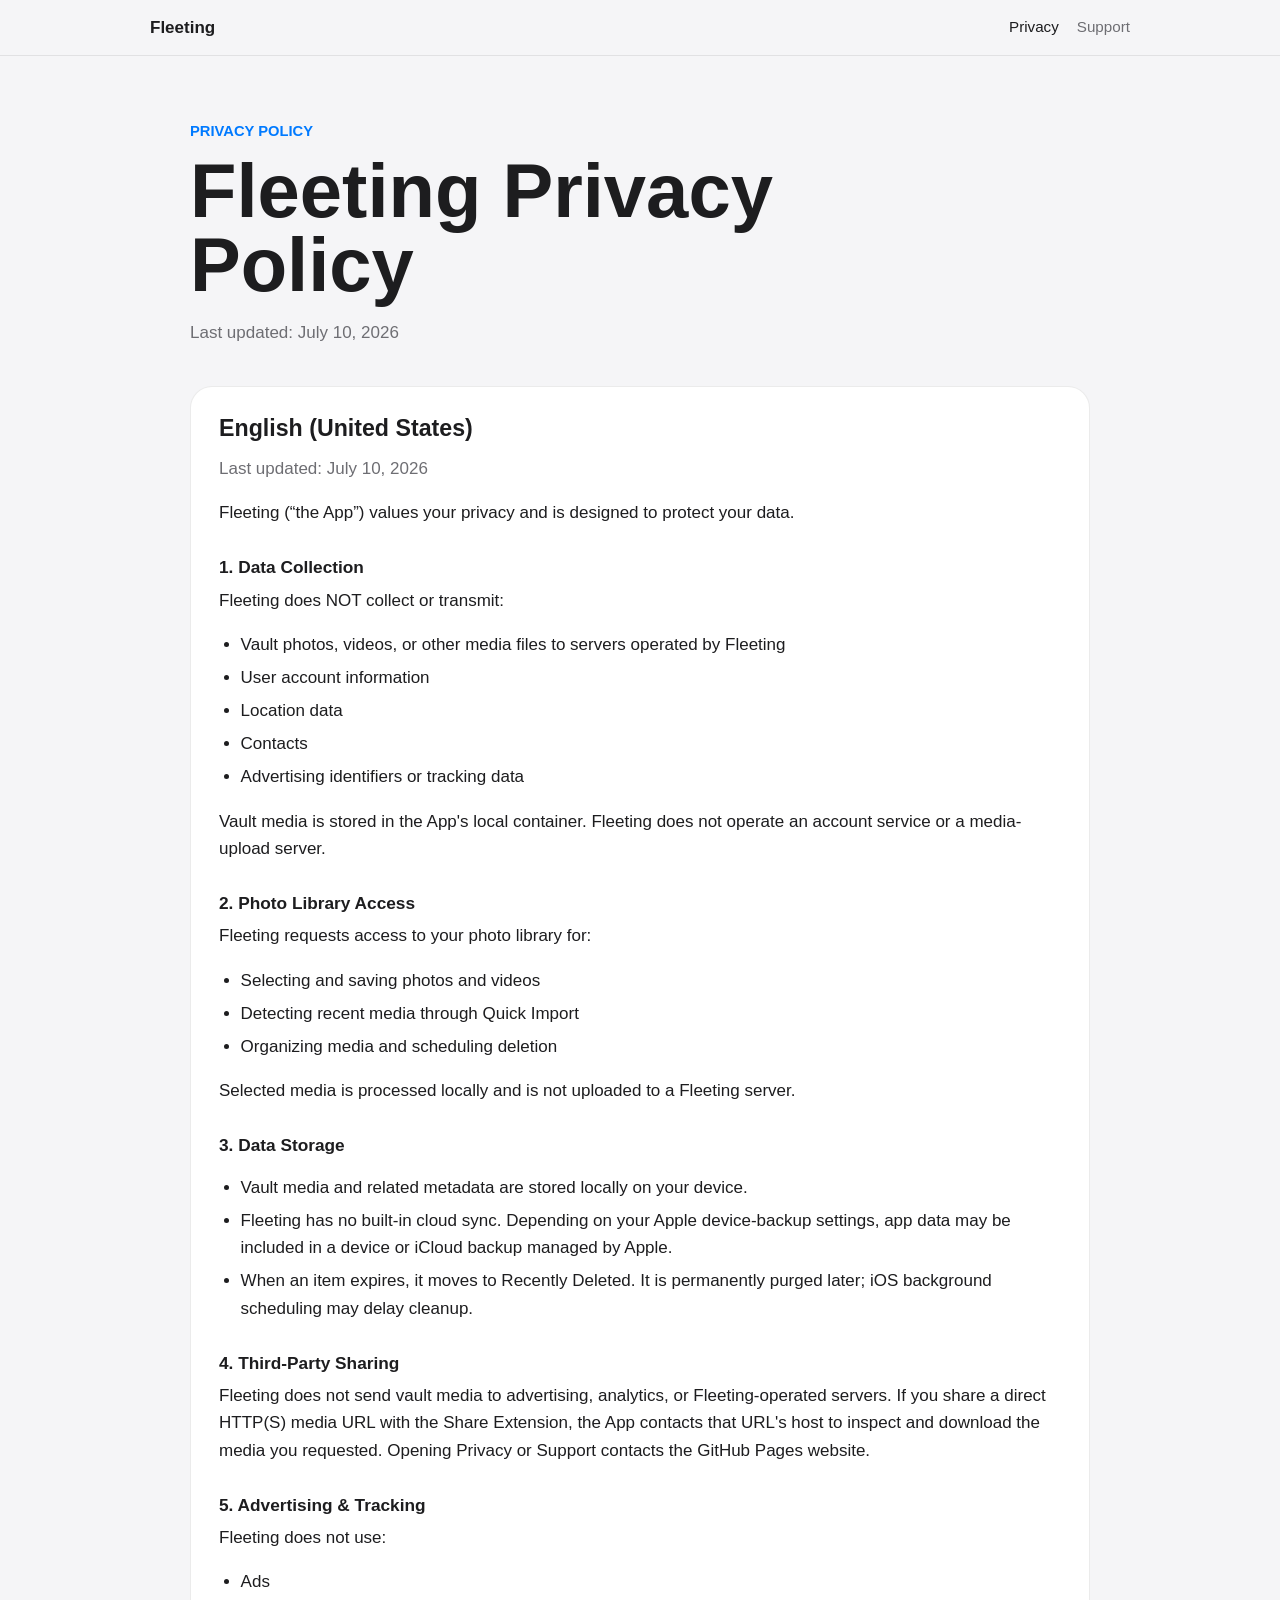
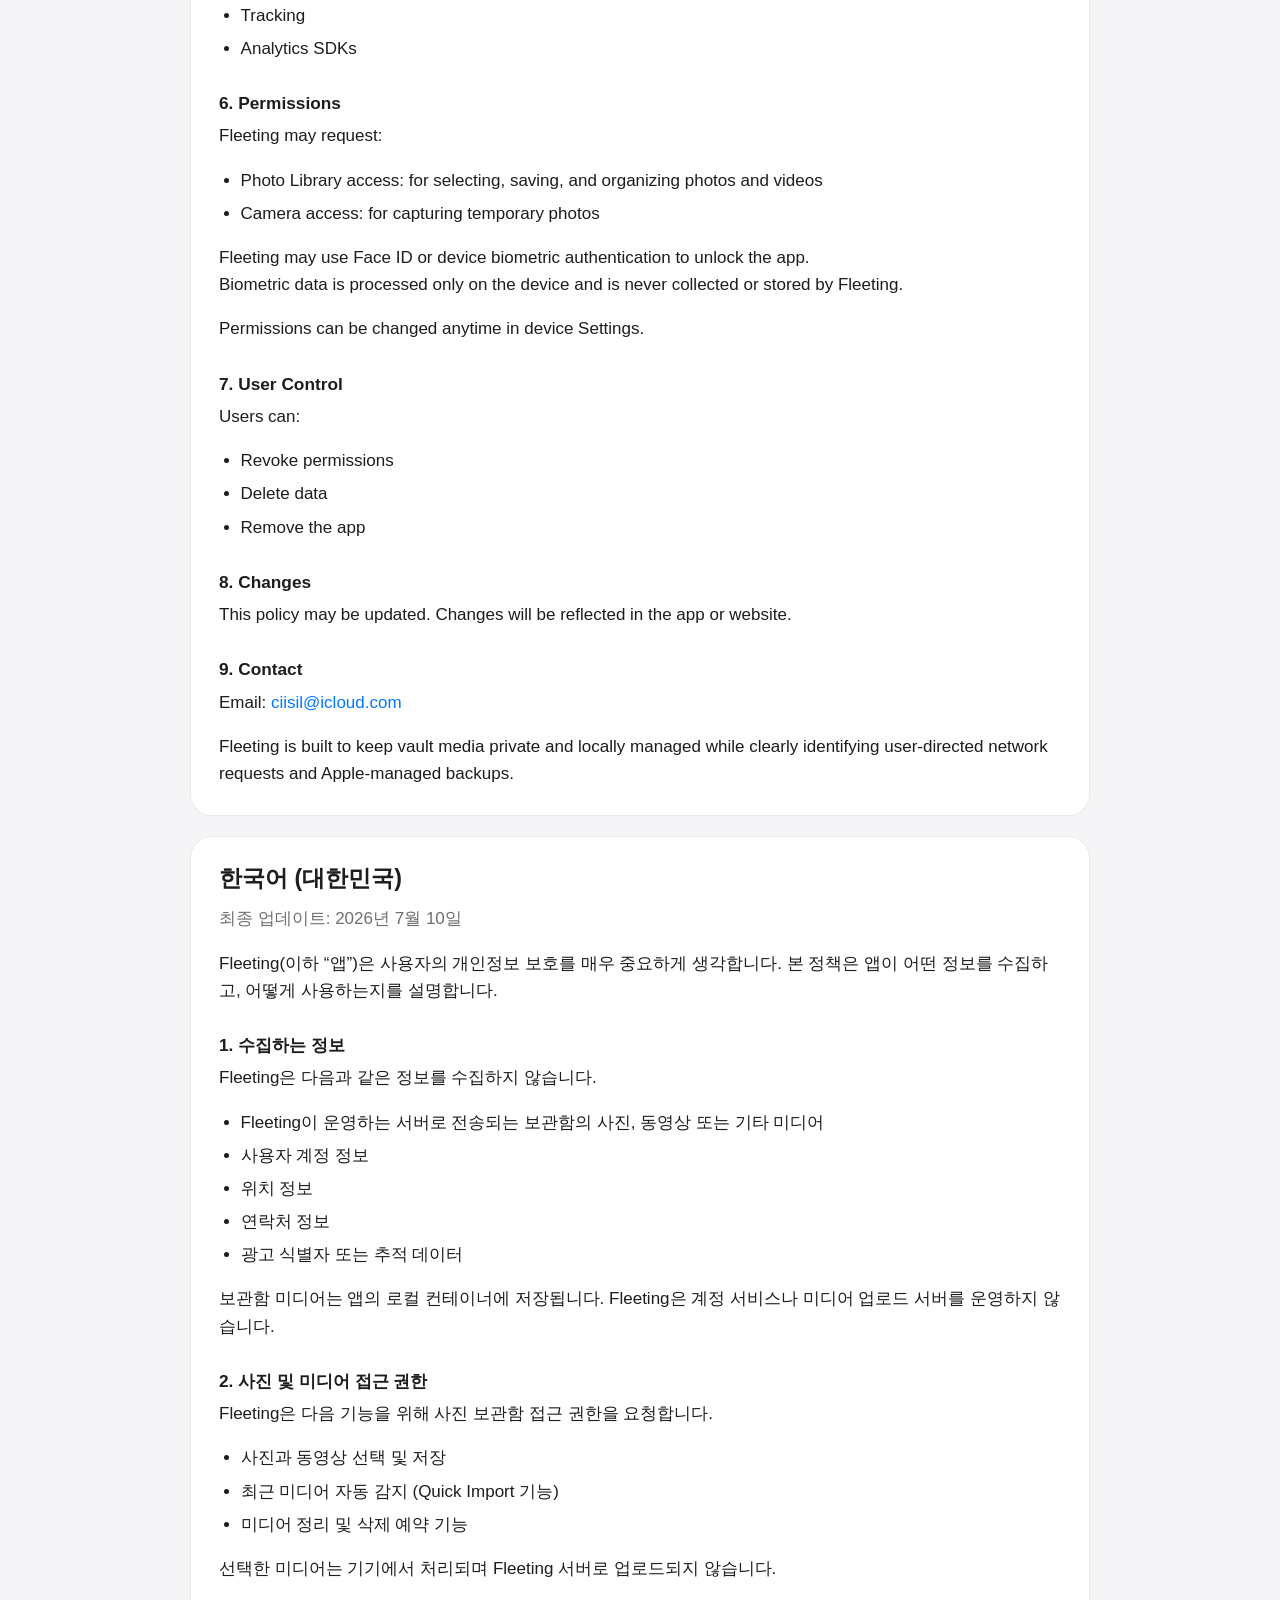
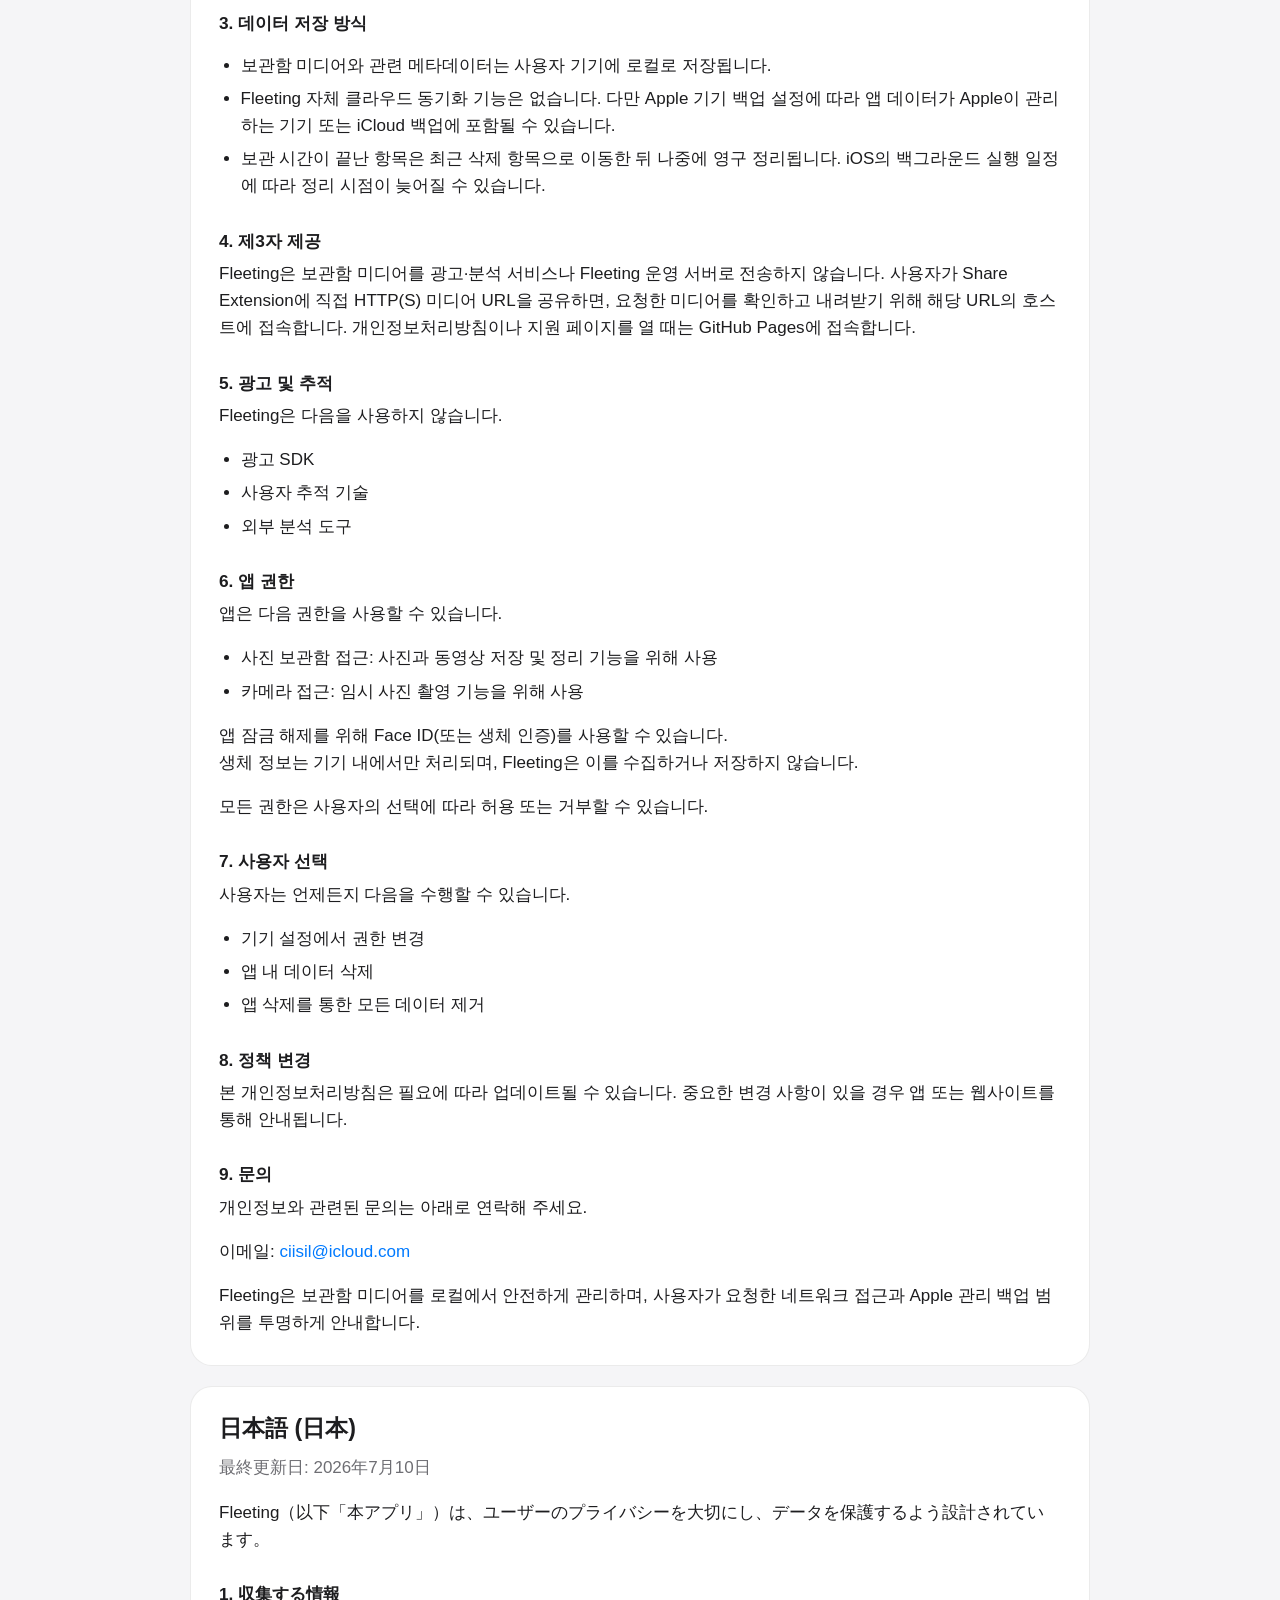
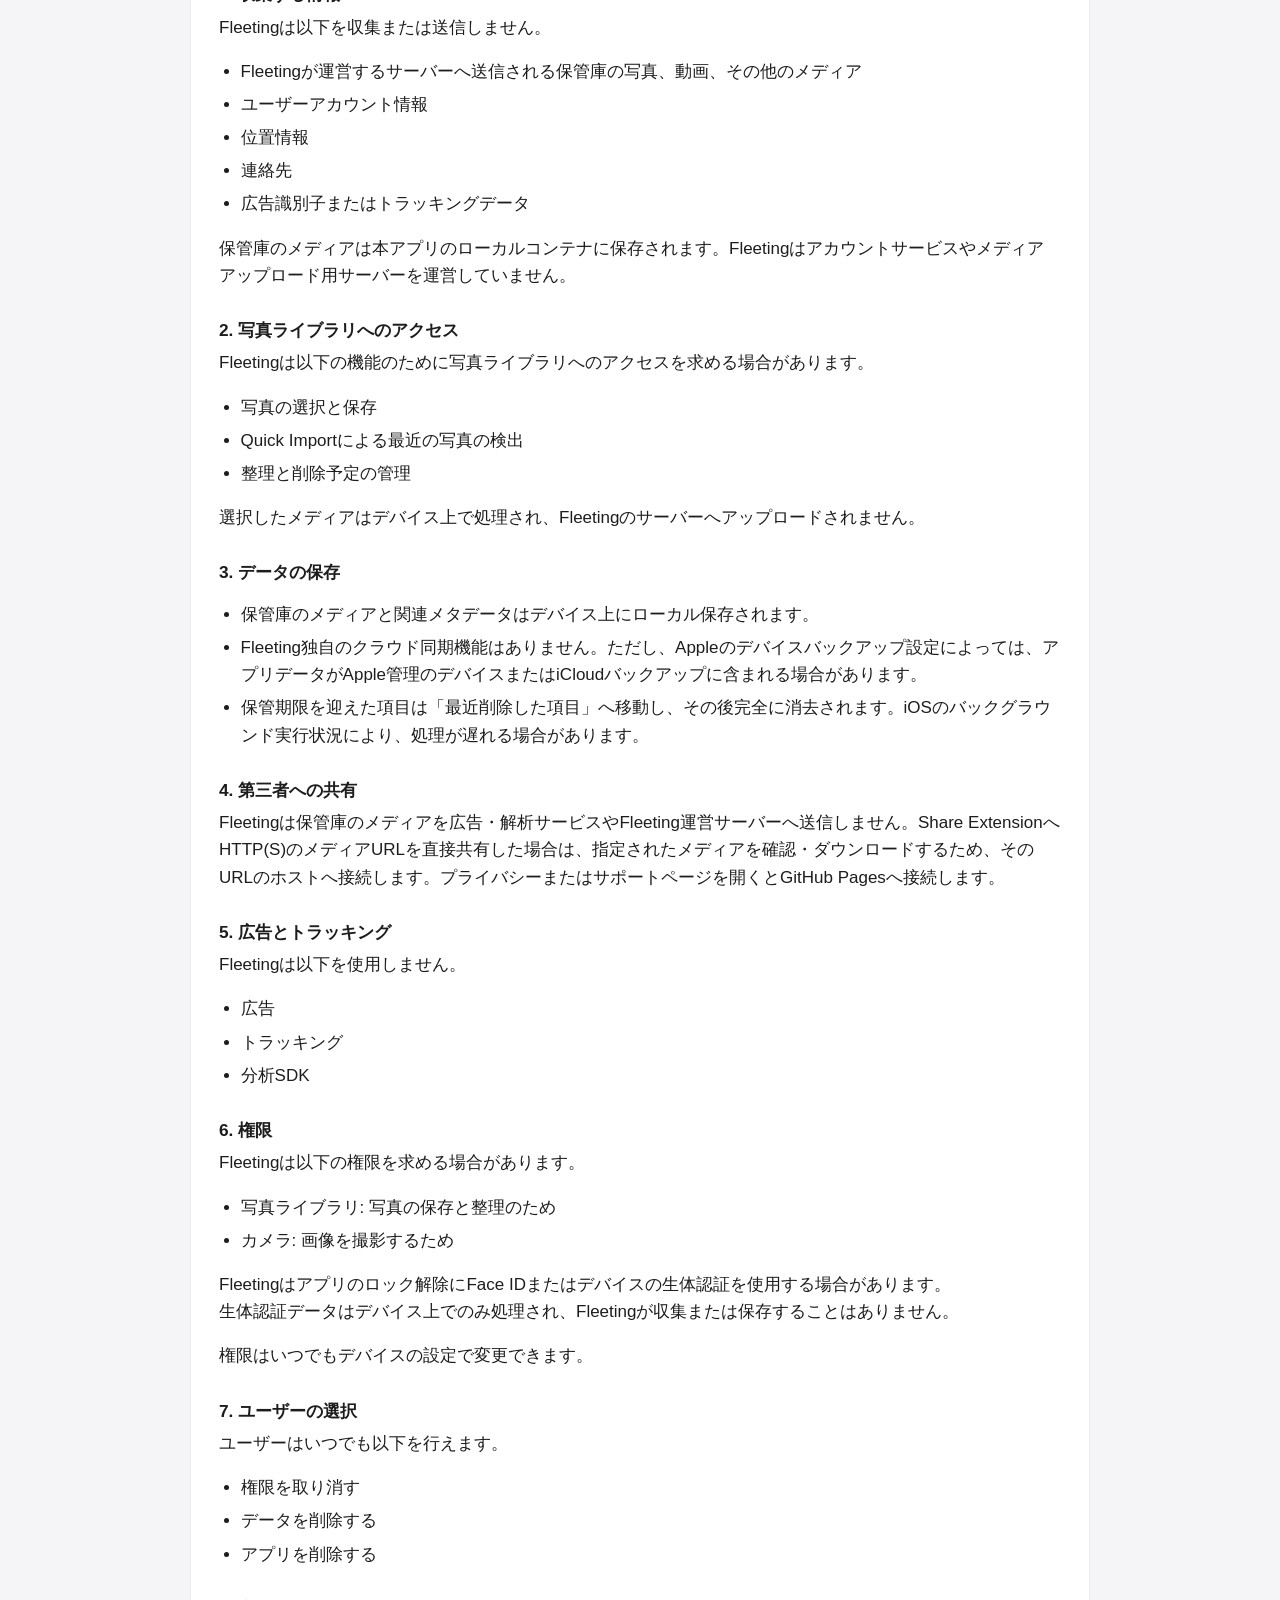
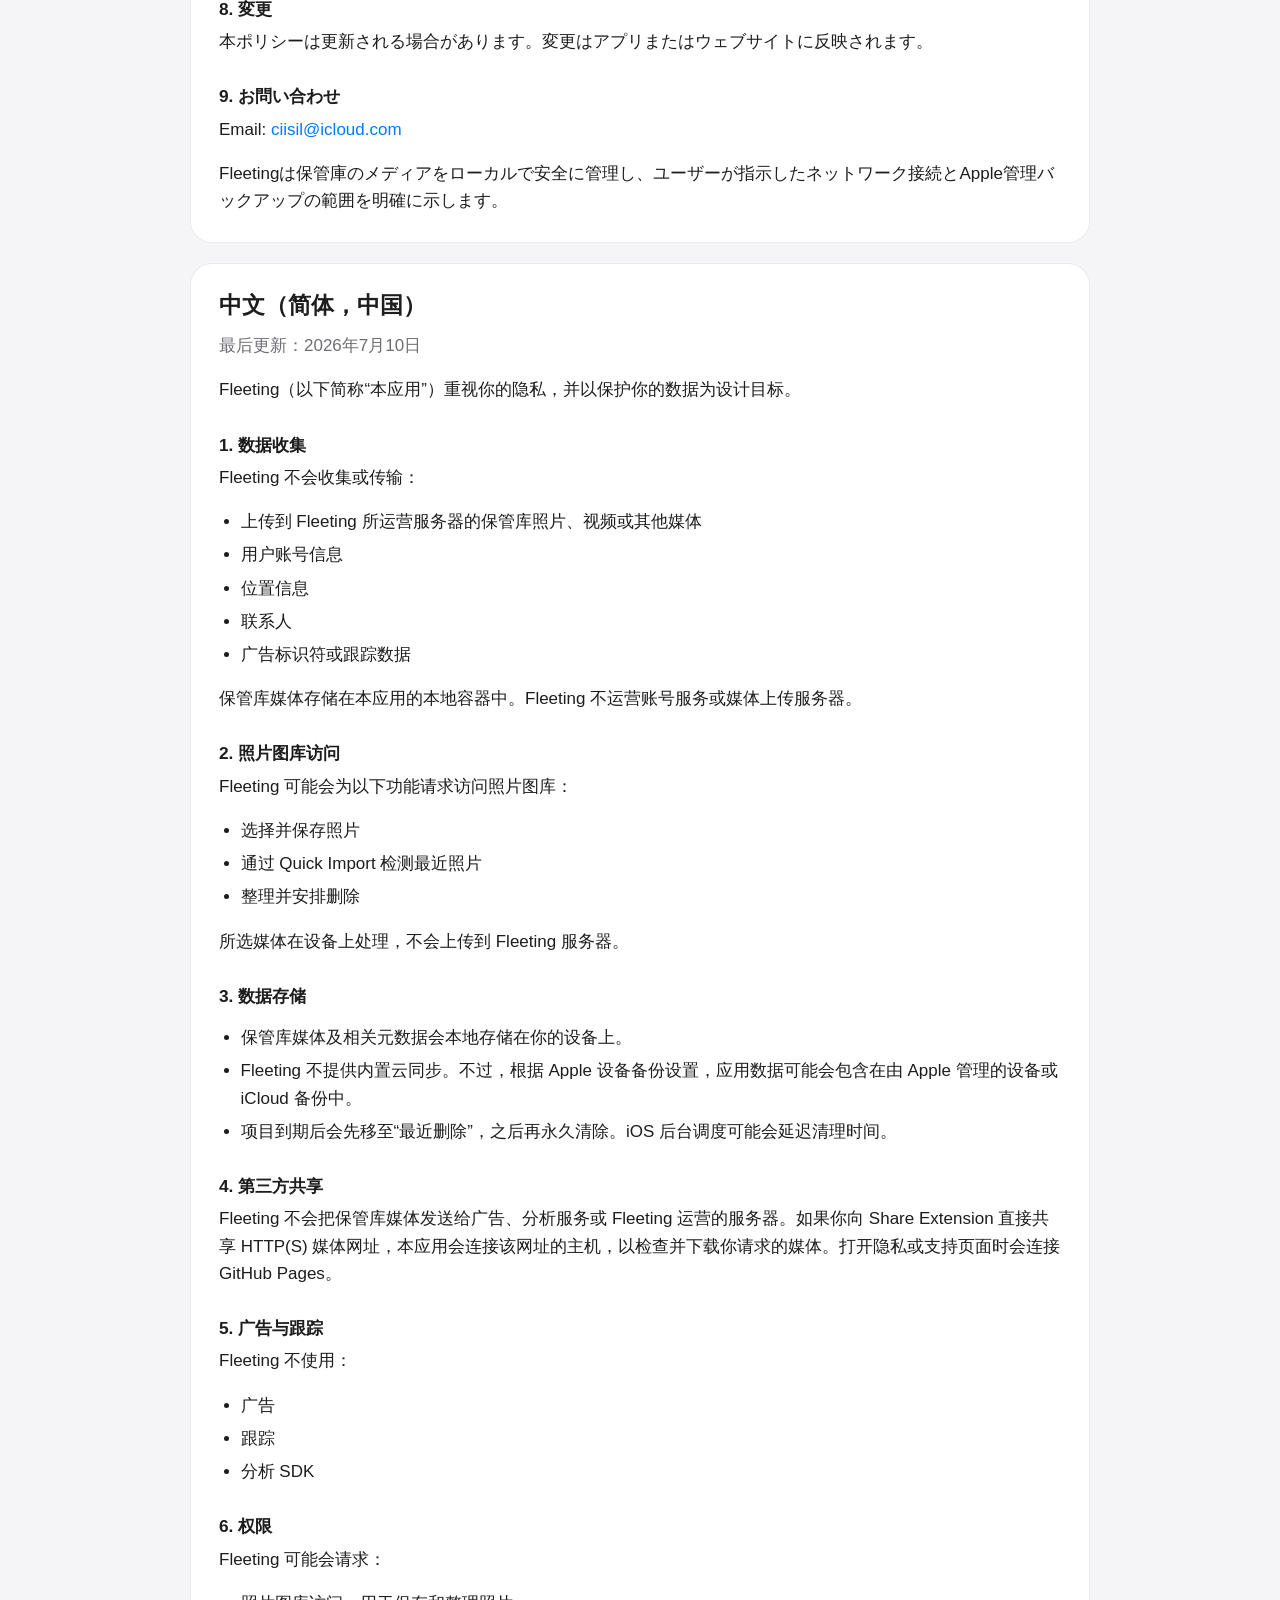
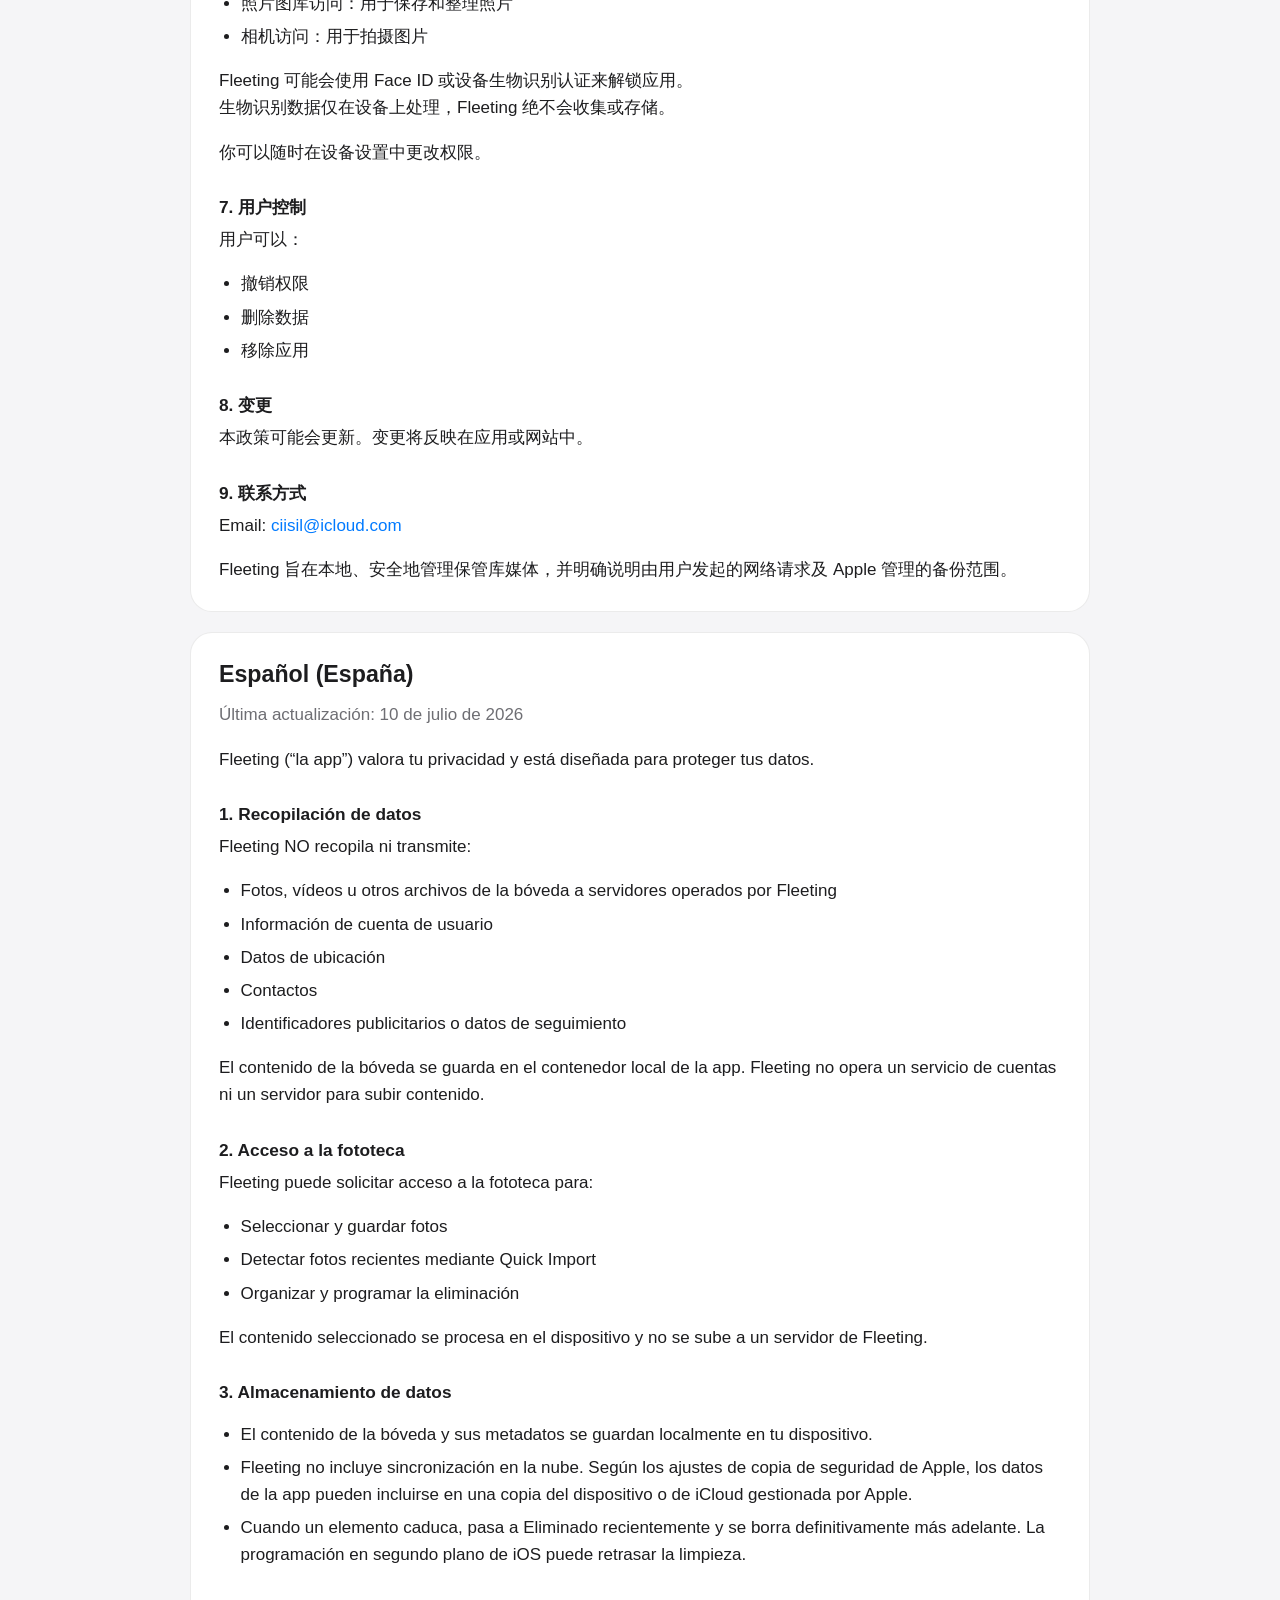
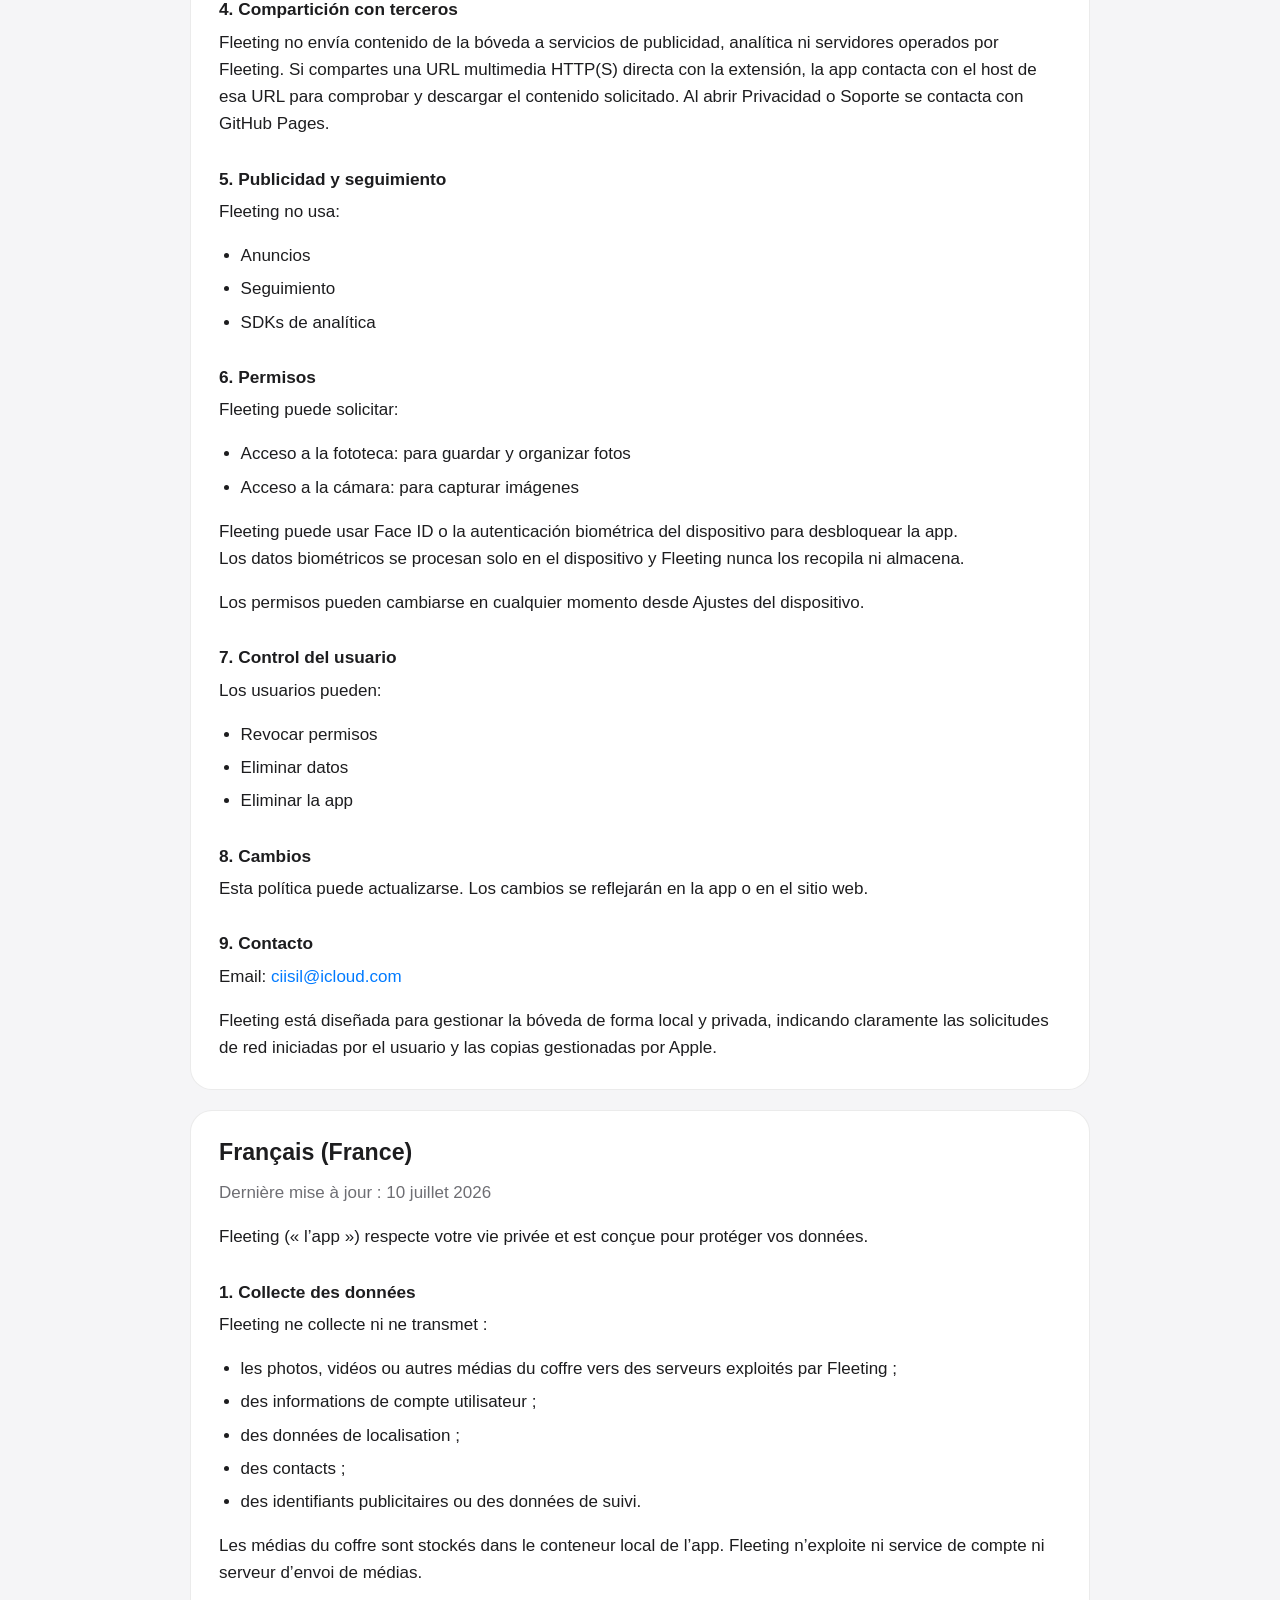
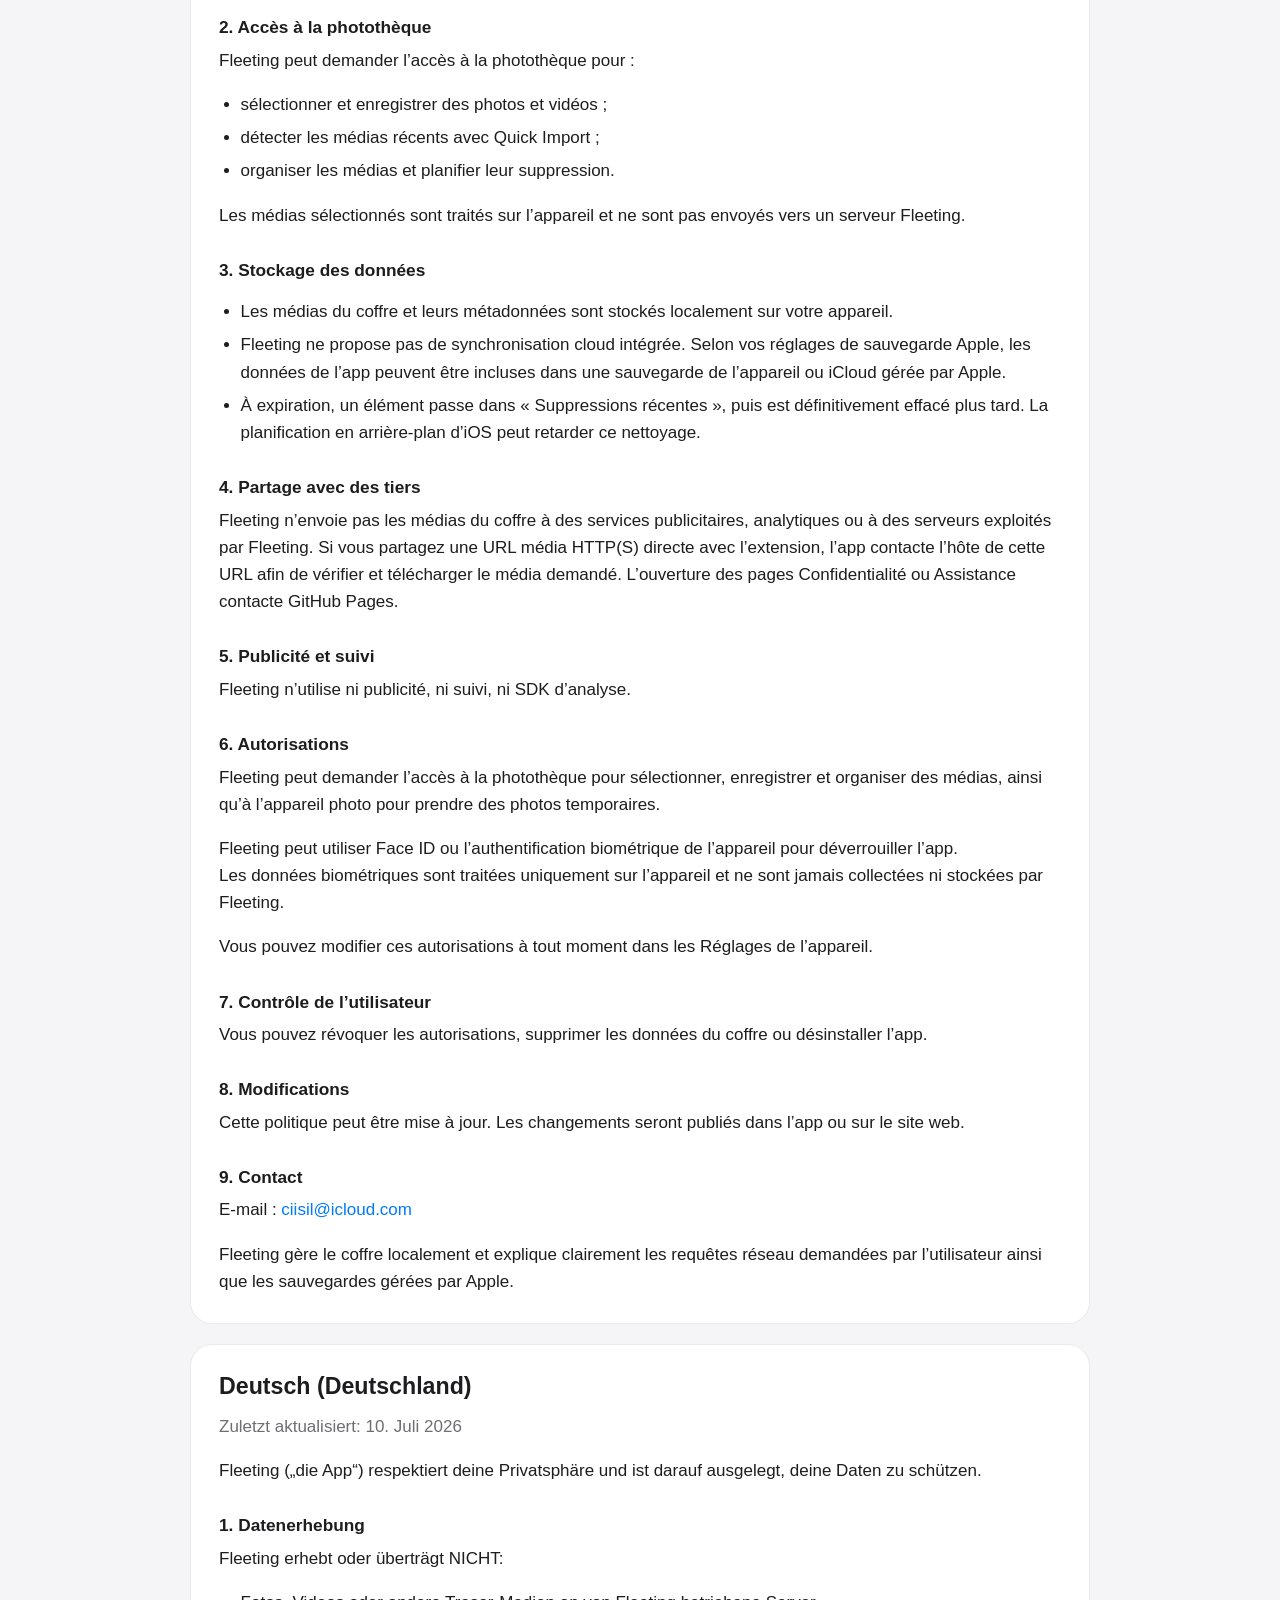
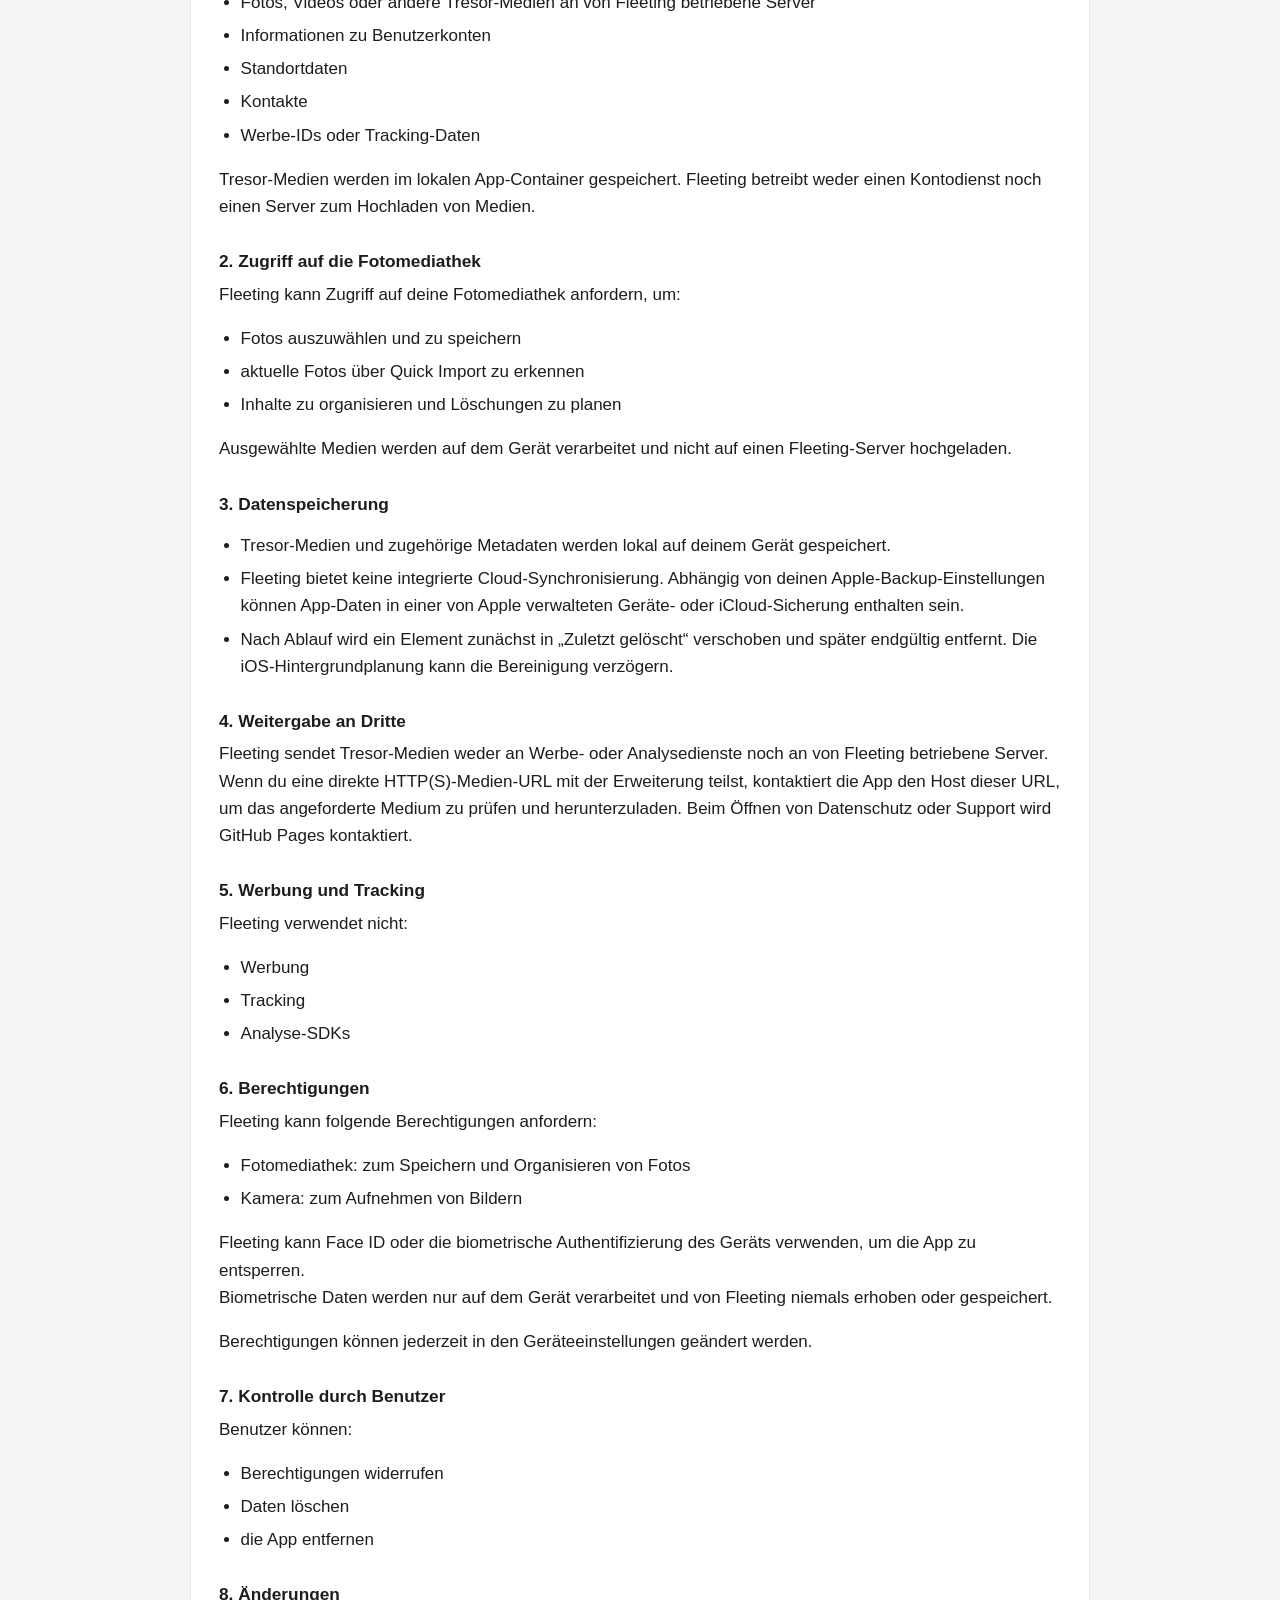
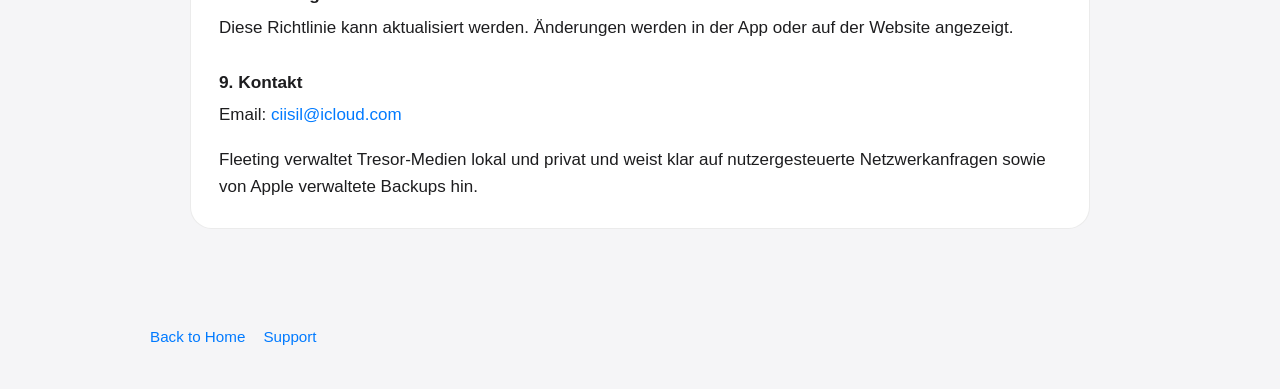
==== commit 0ed5cfe2: "Clarify Fleeting privacy and support" ====
--- a/docs/privacy.html
+++ b/docs/privacy.html
@@ -22,43 +22,43 @@
       <section class="page-title">
         <p class="eyebrow">Privacy Policy</p>
         <h1>Fleeting Privacy Policy</h1>
-        <p class="updated">Last updated: May 5, 2026</p>
+        <p class="updated">Last updated: July 10, 2026</p>
       </section>
 
       <article class="content-card" lang="en">
         <h2>English (United States)</h2>
-        <p class="updated">Last updated: May 5, 2026</p>
+        <p class="updated">Last updated: July 10, 2026</p>
         <p>Fleeting (“the App”) values your privacy and is designed to protect your data.</p>
 
         <h3>1. Data Collection</h3>
         <p>Fleeting does NOT collect or transmit:</p>
         <ul>
-          <li>Photos or media files to external servers</li>
+          <li>Vault photos, videos, or other media files to servers operated by Fleeting</li>
           <li>User account information</li>
           <li>Location data</li>
           <li>Contacts</li>
           <li>Advertising identifiers or tracking data</li>
         </ul>
-        <p>All data stays on your device.</p>
+        <p>Vault media is stored in the App's local container. Fleeting does not operate an account service or a media-upload server.</p>
 
         <h3>2. Photo Library Access</h3>
         <p>Fleeting requests access to your photo library for:</p>
         <ul>
-          <li>Selecting and saving photos</li>
-          <li>Detecting recent photos through Quick Import</li>
-          <li>Organizing and scheduling deletion</li>
-        </ul>
-        <p>All media is processed locally and never uploaded.</p>
+          <li>Selecting and saving photos and videos</li>
+          <li>Detecting recent media through Quick Import</li>
+          <li>Organizing media and scheduling deletion</li>
+        </ul>
+        <p>Selected media is processed locally and is not uploaded to a Fleeting server.</p>
 
         <h3>3. Data Storage</h3>
         <ul>
-          <li>All data is stored locally on your device</li>
-          <li>No cloud storage is used</li>
-          <li>Data is automatically deleted based on your settings</li>
+          <li>Vault media and related metadata are stored locally on your device.</li>
+          <li>Fleeting has no built-in cloud sync. Depending on your Apple device-backup settings, app data may be included in a device or iCloud backup managed by Apple.</li>
+          <li>When an item expires, it moves to Recently Deleted. It is permanently purged later; iOS background scheduling may delay cleanup.</li>
         </ul>
 
         <h3>4. Third-Party Sharing</h3>
-        <p>Fleeting does not share any data with third parties.</p>
+        <p>Fleeting does not send vault media to advertising, analytics, or Fleeting-operated servers. If you share a direct HTTP(S) media URL with the Share Extension, the App contacts that URL's host to inspect and download the media you requested. Opening Privacy or Support contacts the GitHub Pages website.</p>
 
         <h3>5. Advertising &amp; Tracking</h3>
         <p>Fleeting does not use:</p>
@@ -71,8 +71,8 @@
         <h3>6. Permissions</h3>
         <p>Fleeting may request:</p>
         <ul>
-          <li>Photo Library access: for saving and organizing photos</li>
-          <li>Camera access: for capturing images</li>
+          <li>Photo Library access: for selecting, saving, and organizing photos and videos</li>
+          <li>Camera access: for capturing temporary photos</li>
         </ul>
         <p>Fleeting may use Face ID or device biometric authentication to unlock the app.<br>Biometric data is processed only on the device and is never collected or stored by Fleeting.</p>
         <p>Permissions can be changed anytime in device Settings.</p>
@@ -90,43 +90,43 @@
 
         <h3>9. Contact</h3>
         <p>Email: <a href="mailto:ciisil@icloud.com">ciisil@icloud.com</a></p>
-        <p>Fleeting is built to keep your data private and on your device.</p>
+        <p>Fleeting is built to keep vault media private and locally managed while clearly identifying user-directed network requests and Apple-managed backups.</p>
       </article>
 
       <article class="content-card" lang="ko">
         <h2>한국어 (대한민국)</h2>
-        <p class="updated">최종 업데이트: 2026년 5월 5일</p>
+        <p class="updated">최종 업데이트: 2026년 7월 10일</p>
         <p>Fleeting(이하 “앱”)은 사용자의 개인정보 보호를 매우 중요하게 생각합니다. 본 정책은 앱이 어떤 정보를 수집하고, 어떻게 사용하는지를 설명합니다.</p>
 
         <h3>1. 수집하는 정보</h3>
         <p>Fleeting은 다음과 같은 정보를 수집하지 않습니다.</p>
         <ul>
-          <li>서버로 전송되는 사진 또는 이미지 데이터</li>
+          <li>Fleeting이 운영하는 서버로 전송되는 보관함의 사진, 동영상 또는 기타 미디어</li>
           <li>사용자 계정 정보</li>
           <li>위치 정보</li>
           <li>연락처 정보</li>
           <li>광고 식별자 또는 추적 데이터</li>
         </ul>
-        <p>앱은 기본적으로 사용자 데이터를 외부 서버로 전송하지 않습니다.</p>
+        <p>보관함 미디어는 앱의 로컬 컨테이너에 저장됩니다. Fleeting은 계정 서비스나 미디어 업로드 서버를 운영하지 않습니다.</p>
 
         <h3>2. 사진 및 미디어 접근 권한</h3>
         <p>Fleeting은 다음 기능을 위해 사진 보관함 접근 권한을 요청합니다.</p>
         <ul>
-          <li>사진 선택 및 저장</li>
-          <li>최근 사진 자동 감지 (Quick Import 기능)</li>
-          <li>사진 정리 및 삭제 예약 기능</li>
-        </ul>
-        <p>모든 사진 및 미디어 데이터는 사용자의 기기 내에서만 처리되며, 외부 서버로 전송되지 않습니다.</p>
+          <li>사진과 동영상 선택 및 저장</li>
+          <li>최근 미디어 자동 감지 (Quick Import 기능)</li>
+          <li>미디어 정리 및 삭제 예약 기능</li>
+        </ul>
+        <p>선택한 미디어는 기기에서 처리되며 Fleeting 서버로 업로드되지 않습니다.</p>
 
         <h3>3. 데이터 저장 방식</h3>
         <ul>
-          <li>모든 사진 및 관련 데이터는 사용자 기기 내에만 저장됩니다.</li>
-          <li>앱은 클라우드 서버에 데이터를 저장하지 않습니다.</li>
-          <li>사용자가 설정한 시간에 따라 데이터는 자동으로 삭제됩니다.</li>
+          <li>보관함 미디어와 관련 메타데이터는 사용자 기기에 로컬로 저장됩니다.</li>
+          <li>Fleeting 자체 클라우드 동기화 기능은 없습니다. 다만 Apple 기기 백업 설정에 따라 앱 데이터가 Apple이 관리하는 기기 또는 iCloud 백업에 포함될 수 있습니다.</li>
+          <li>보관 시간이 끝난 항목은 최근 삭제 항목으로 이동한 뒤 나중에 영구 정리됩니다. iOS의 백그라운드 실행 일정에 따라 정리 시점이 늦어질 수 있습니다.</li>
         </ul>
 
         <h3>4. 제3자 제공</h3>
-        <p>Fleeting은 어떠한 사용자 데이터도 제3자에게 제공하지 않습니다.</p>
+        <p>Fleeting은 보관함 미디어를 광고·분석 서비스나 Fleeting 운영 서버로 전송하지 않습니다. 사용자가 Share Extension에 직접 HTTP(S) 미디어 URL을 공유하면, 요청한 미디어를 확인하고 내려받기 위해 해당 URL의 호스트에 접속합니다. 개인정보처리방침이나 지원 페이지를 열 때는 GitHub Pages에 접속합니다.</p>
 
         <h3>5. 광고 및 추적</h3>
         <p>Fleeting은 다음을 사용하지 않습니다.</p>
@@ -139,8 +139,8 @@
         <h3>6. 앱 권한</h3>
         <p>앱은 다음 권한을 사용할 수 있습니다.</p>
         <ul>
-          <li>사진 보관함 접근: 사진 저장 및 정리 기능을 위해 사용</li>
-          <li>카메라 접근: 사진 촬영 기능을 위해 사용</li>
+          <li>사진 보관함 접근: 사진과 동영상 저장 및 정리 기능을 위해 사용</li>
+          <li>카메라 접근: 임시 사진 촬영 기능을 위해 사용</li>
         </ul>
         <p>앱 잠금 해제를 위해 Face ID(또는 생체 인증)를 사용할 수 있습니다.<br>생체 정보는 기기 내에서만 처리되며, Fleeting은 이를 수집하거나 저장하지 않습니다.</p>
         <p>모든 권한은 사용자의 선택에 따라 허용 또는 거부할 수 있습니다.</p>
@@ -159,24 +159,24 @@
         <h3>9. 문의</h3>
         <p>개인정보와 관련된 문의는 아래로 연락해 주세요.</p>
         <p>이메일: <a href="mailto:ciisil@icloud.com">ciisil@icloud.com</a></p>
-        <p>Fleeting은 사용자의 데이터를 기기 안에서 안전하게 보호하는 것을 최우선으로 합니다.</p>
+        <p>Fleeting은 보관함 미디어를 로컬에서 안전하게 관리하며, 사용자가 요청한 네트워크 접근과 Apple 관리 백업 범위를 투명하게 안내합니다.</p>
       </article>
 
       <article class="content-card" lang="ja">
         <h2>日本語 (日本)</h2>
-        <p class="updated">最終更新日: 2026年5月5日</p>
+        <p class="updated">最終更新日: 2026年7月10日</p>
         <p>Fleeting（以下「本アプリ」）は、ユーザーのプライバシーを大切にし、データを保護するよう設計されています。</p>
 
         <h3>1. 収集する情報</h3>
         <p>Fleetingは以下を収集または送信しません。</p>
         <ul>
-          <li>外部サーバーへ送信される写真またはメディアファイル</li>
+          <li>Fleetingが運営するサーバーへ送信される保管庫の写真、動画、その他のメディア</li>
           <li>ユーザーアカウント情報</li>
           <li>位置情報</li>
           <li>連絡先</li>
           <li>広告識別子またはトラッキングデータ</li>
         </ul>
-        <p>すべてのデータはデバイス上に保持されます。</p>
+        <p>保管庫のメディアは本アプリのローカルコンテナに保存されます。Fleetingはアカウントサービスやメディアアップロード用サーバーを運営していません。</p>
 
         <h3>2. 写真ライブラリへのアクセス</h3>
         <p>Fleetingは以下の機能のために写真ライブラリへのアクセスを求める場合があります。</p>
@@ -185,17 +185,17 @@
           <li>Quick Importによる最近の写真の検出</li>
           <li>整理と削除予定の管理</li>
         </ul>
-        <p>すべてのメディアはローカルで処理され、アップロードされることはありません。</p>
+        <p>選択したメディアはデバイス上で処理され、Fleetingのサーバーへアップロードされません。</p>
 
         <h3>3. データの保存</h3>
         <ul>
-          <li>すべてのデータはデバイス上に保存されます。</li>
-          <li>クラウドストレージは使用しません。</li>
-          <li>データは設定に基づいて自動的に削除されます。</li>
+          <li>保管庫のメディアと関連メタデータはデバイス上にローカル保存されます。</li>
+          <li>Fleeting独自のクラウド同期機能はありません。ただし、Appleのデバイスバックアップ設定によっては、アプリデータがApple管理のデバイスまたはiCloudバックアップに含まれる場合があります。</li>
+          <li>保管期限を迎えた項目は「最近削除した項目」へ移動し、その後完全に消去されます。iOSのバックグラウンド実行状況により、処理が遅れる場合があります。</li>
         </ul>
 
         <h3>4. 第三者への共有</h3>
-        <p>Fleetingはユーザーデータを第三者と共有しません。</p>
+        <p>Fleetingは保管庫のメディアを広告・解析サービスやFleeting運営サーバーへ送信しません。Share ExtensionへHTTP(S)のメディアURLを直接共有した場合は、指定されたメディアを確認・ダウンロードするため、そのURLのホストへ接続します。プライバシーまたはサポートページを開くとGitHub Pagesへ接続します。</p>
 
         <h3>5. 広告とトラッキング</h3>
         <p>Fleetingは以下を使用しません。</p>
@@ -227,24 +227,24 @@
 
         <h3>9. お問い合わせ</h3>
         <p>Email: <a href="mailto:ciisil@icloud.com">ciisil@icloud.com</a></p>
-        <p>Fleetingはデータをデバイス上で非公開に保つために作られています。</p>
+        <p>Fleetingは保管庫のメディアをローカルで安全に管理し、ユーザーが指示したネットワーク接続とApple管理バックアップの範囲を明確に示します。</p>
       </article>
 
       <article class="content-card" lang="zh-Hans">
         <h2>中文（简体，中国）</h2>
-        <p class="updated">最后更新：2026年5月5日</p>
+        <p class="updated">最后更新：2026年7月10日</p>
         <p>Fleeting（以下简称“本应用”）重视你的隐私，并以保护你的数据为设计目标。</p>
 
         <h3>1. 数据收集</h3>
         <p>Fleeting 不会收集或传输：</p>
         <ul>
-          <li>上传到外部服务器的照片或媒体文件</li>
+          <li>上传到 Fleeting 所运营服务器的保管库照片、视频或其他媒体</li>
           <li>用户账号信息</li>
           <li>位置信息</li>
           <li>联系人</li>
           <li>广告标识符或跟踪数据</li>
         </ul>
-        <p>所有数据都会保留在你的设备上。</p>
+        <p>保管库媒体存储在本应用的本地容器中。Fleeting 不运营账号服务或媒体上传服务器。</p>
 
         <h3>2. 照片图库访问</h3>
         <p>Fleeting 可能会为以下功能请求访问照片图库：</p>
@@ -253,17 +253,17 @@
           <li>通过 Quick Import 检测最近照片</li>
           <li>整理并安排删除</li>
         </ul>
-        <p>所有媒体都在本地处理，绝不会上传。</p>
+        <p>所选媒体在设备上处理，不会上传到 Fleeting 服务器。</p>
 
         <h3>3. 数据存储</h3>
         <ul>
-          <li>所有数据都存储在你的设备上。</li>
-          <li>不使用云存储。</li>
-          <li>数据会根据你的设置自动删除。</li>
+          <li>保管库媒体及相关元数据会本地存储在你的设备上。</li>
+          <li>Fleeting 不提供内置云同步。不过，根据 Apple 设备备份设置，应用数据可能会包含在由 Apple 管理的设备或 iCloud 备份中。</li>
+          <li>项目到期后会先移至“最近删除”，之后再永久清除。iOS 后台调度可能会延迟清理时间。</li>
         </ul>
 
         <h3>4. 第三方共享</h3>
-        <p>Fleeting 不会与第三方共享任何数据。</p>
+        <p>Fleeting 不会把保管库媒体发送给广告、分析服务或 Fleeting 运营的服务器。如果你向 Share Extension 直接共享 HTTP(S) 媒体网址，本应用会连接该网址的主机，以检查并下载你请求的媒体。打开隐私或支持页面时会连接 GitHub Pages。</p>
 
         <h3>5. 广告与跟踪</h3>
         <p>Fleeting 不使用：</p>
@@ -295,24 +295,24 @@
 
         <h3>9. 联系方式</h3>
         <p>Email: <a href="mailto:ciisil@icloud.com">ciisil@icloud.com</a></p>
-        <p>Fleeting 旨在让你的数据保持私密并留在设备上。</p>
+        <p>Fleeting 旨在本地、安全地管理保管库媒体，并明确说明由用户发起的网络请求及 Apple 管理的备份范围。</p>
       </article>
 
       <article class="content-card" lang="es">
         <h2>Español (España)</h2>
-        <p class="updated">Última actualización: 5 de mayo de 2026</p>
+        <p class="updated">Última actualización: 10 de julio de 2026</p>
         <p>Fleeting (“la app”) valora tu privacidad y está diseñada para proteger tus datos.</p>
 
         <h3>1. Recopilación de datos</h3>
         <p>Fleeting NO recopila ni transmite:</p>
         <ul>
-          <li>Fotos o archivos multimedia a servidores externos</li>
+          <li>Fotos, vídeos u otros archivos de la bóveda a servidores operados por Fleeting</li>
           <li>Información de cuenta de usuario</li>
           <li>Datos de ubicación</li>
           <li>Contactos</li>
           <li>Identificadores publicitarios o datos de seguimiento</li>
         </ul>
-        <p>Todos los datos permanecen en tu dispositivo.</p>
+        <p>El contenido de la bóveda se guarda en el contenedor local de la app. Fleeting no opera un servicio de cuentas ni un servidor para subir contenido.</p>
 
         <h3>2. Acceso a la fototeca</h3>
         <p>Fleeting puede solicitar acceso a la fototeca para:</p>
@@ -321,17 +321,17 @@
           <li>Detectar fotos recientes mediante Quick Import</li>
           <li>Organizar y programar la eliminación</li>
         </ul>
-        <p>Todo el contenido multimedia se procesa localmente y nunca se sube.</p>
+        <p>El contenido seleccionado se procesa en el dispositivo y no se sube a un servidor de Fleeting.</p>
 
         <h3>3. Almacenamiento de datos</h3>
         <ul>
-          <li>Todos los datos se almacenan localmente en tu dispositivo.</li>
-          <li>No se usa almacenamiento en la nube.</li>
-          <li>Los datos se eliminan automáticamente según tus ajustes.</li>
+          <li>El contenido de la bóveda y sus metadatos se guardan localmente en tu dispositivo.</li>
+          <li>Fleeting no incluye sincronización en la nube. Según los ajustes de copia de seguridad de Apple, los datos de la app pueden incluirse en una copia del dispositivo o de iCloud gestionada por Apple.</li>
+          <li>Cuando un elemento caduca, pasa a Eliminado recientemente y se borra definitivamente más adelante. La programación en segundo plano de iOS puede retrasar la limpieza.</li>
         </ul>
 
         <h3>4. Compartición con terceros</h3>
-        <p>Fleeting no comparte datos con terceros.</p>
+        <p>Fleeting no envía contenido de la bóveda a servicios de publicidad, analítica ni servidores operados por Fleeting. Si compartes una URL multimedia HTTP(S) directa con la extensión, la app contacta con el host de esa URL para comprobar y descargar el contenido solicitado. Al abrir Privacidad o Soporte se contacta con GitHub Pages.</p>
 
         <h3>5. Publicidad y seguimiento</h3>
         <p>Fleeting no usa:</p>
@@ -363,24 +363,78 @@
 
         <h3>9. Contacto</h3>
         <p>Email: <a href="mailto:ciisil@icloud.com">ciisil@icloud.com</a></p>
-        <p>Fleeting está creada para mantener tus datos privados y en tu dispositivo.</p>
+        <p>Fleeting está diseñada para gestionar la bóveda de forma local y privada, indicando claramente las solicitudes de red iniciadas por el usuario y las copias gestionadas por Apple.</p>
+      </article>
+
+      <article class="content-card" lang="fr">
+        <h2>Français (France)</h2>
+        <p class="updated">Dernière mise à jour : 10 juillet 2026</p>
+        <p>Fleeting (« l’app ») respecte votre vie privée et est conçue pour protéger vos données.</p>
+
+        <h3>1. Collecte des données</h3>
+        <p>Fleeting ne collecte ni ne transmet :</p>
+        <ul>
+          <li>les photos, vidéos ou autres médias du coffre vers des serveurs exploités par Fleeting ;</li>
+          <li>des informations de compte utilisateur ;</li>
+          <li>des données de localisation ;</li>
+          <li>des contacts ;</li>
+          <li>des identifiants publicitaires ou des données de suivi.</li>
+        </ul>
+        <p>Les médias du coffre sont stockés dans le conteneur local de l’app. Fleeting n’exploite ni service de compte ni serveur d’envoi de médias.</p>
+
+        <h3>2. Accès à la photothèque</h3>
+        <p>Fleeting peut demander l’accès à la photothèque pour :</p>
+        <ul>
+          <li>sélectionner et enregistrer des photos et vidéos ;</li>
+          <li>détecter les médias récents avec Quick Import ;</li>
+          <li>organiser les médias et planifier leur suppression.</li>
+        </ul>
+        <p>Les médias sélectionnés sont traités sur l’appareil et ne sont pas envoyés vers un serveur Fleeting.</p>
+
+        <h3>3. Stockage des données</h3>
+        <ul>
+          <li>Les médias du coffre et leurs métadonnées sont stockés localement sur votre appareil.</li>
+          <li>Fleeting ne propose pas de synchronisation cloud intégrée. Selon vos réglages de sauvegarde Apple, les données de l’app peuvent être incluses dans une sauvegarde de l’appareil ou iCloud gérée par Apple.</li>
+          <li>À expiration, un élément passe dans « Suppressions récentes », puis est définitivement effacé plus tard. La planification en arrière-plan d’iOS peut retarder ce nettoyage.</li>
+        </ul>
+
+        <h3>4. Partage avec des tiers</h3>
+        <p>Fleeting n’envoie pas les médias du coffre à des services publicitaires, analytiques ou à des serveurs exploités par Fleeting. Si vous partagez une URL média HTTP(S) directe avec l’extension, l’app contacte l’hôte de cette URL afin de vérifier et télécharger le média demandé. L’ouverture des pages Confidentialité ou Assistance contacte GitHub Pages.</p>
+
+        <h3>5. Publicité et suivi</h3>
+        <p>Fleeting n’utilise ni publicité, ni suivi, ni SDK d’analyse.</p>
+
+        <h3>6. Autorisations</h3>
+        <p>Fleeting peut demander l’accès à la photothèque pour sélectionner, enregistrer et organiser des médias, ainsi qu’à l’appareil photo pour prendre des photos temporaires.</p>
+        <p>Fleeting peut utiliser Face ID ou l’authentification biométrique de l’appareil pour déverrouiller l’app.<br>Les données biométriques sont traitées uniquement sur l’appareil et ne sont jamais collectées ni stockées par Fleeting.</p>
+        <p>Vous pouvez modifier ces autorisations à tout moment dans les Réglages de l’appareil.</p>
+
+        <h3>7. Contrôle de l’utilisateur</h3>
+        <p>Vous pouvez révoquer les autorisations, supprimer les données du coffre ou désinstaller l’app.</p>
+
+        <h3>8. Modifications</h3>
+        <p>Cette politique peut être mise à jour. Les changements seront publiés dans l’app ou sur le site web.</p>
+
+        <h3>9. Contact</h3>
+        <p>E-mail : <a href="mailto:ciisil@icloud.com">ciisil@icloud.com</a></p>
+        <p>Fleeting gère le coffre localement et explique clairement les requêtes réseau demandées par l’utilisateur ainsi que les sauvegardes gérées par Apple.</p>
       </article>
 
       <article class="content-card" lang="de">
         <h2>Deutsch (Deutschland)</h2>
-        <p class="updated">Zuletzt aktualisiert: 5. Mai 2026</p>
+        <p class="updated">Zuletzt aktualisiert: 10. Juli 2026</p>
         <p>Fleeting („die App“) respektiert deine Privatsphäre und ist darauf ausgelegt, deine Daten zu schützen.</p>
 
         <h3>1. Datenerhebung</h3>
         <p>Fleeting erhebt oder überträgt NICHT:</p>
         <ul>
-          <li>Fotos oder Mediendateien an externe Server</li>
+          <li>Fotos, Videos oder andere Tresor-Medien an von Fleeting betriebene Server</li>
           <li>Informationen zu Benutzerkonten</li>
           <li>Standortdaten</li>
           <li>Kontakte</li>
           <li>Werbe-IDs oder Tracking-Daten</li>
         </ul>
-        <p>Alle Daten bleiben auf deinem Gerät.</p>
+        <p>Tresor-Medien werden im lokalen App-Container gespeichert. Fleeting betreibt weder einen Kontodienst noch einen Server zum Hochladen von Medien.</p>
 
         <h3>2. Zugriff auf die Fotomediathek</h3>
         <p>Fleeting kann Zugriff auf deine Fotomediathek anfordern, um:</p>
@@ -389,17 +443,17 @@
           <li>aktuelle Fotos über Quick Import zu erkennen</li>
           <li>Inhalte zu organisieren und Löschungen zu planen</li>
         </ul>
-        <p>Alle Medien werden lokal verarbeitet und niemals hochgeladen.</p>
+        <p>Ausgewählte Medien werden auf dem Gerät verarbeitet und nicht auf einen Fleeting-Server hochgeladen.</p>
 
         <h3>3. Datenspeicherung</h3>
         <ul>
-          <li>Alle Daten werden lokal auf deinem Gerät gespeichert.</li>
-          <li>Es wird kein Cloud-Speicher verwendet.</li>
-          <li>Daten werden entsprechend deinen Einstellungen automatisch gelöscht.</li>
+          <li>Tresor-Medien und zugehörige Metadaten werden lokal auf deinem Gerät gespeichert.</li>
+          <li>Fleeting bietet keine integrierte Cloud-Synchronisierung. Abhängig von deinen Apple-Backup-Einstellungen können App-Daten in einer von Apple verwalteten Geräte- oder iCloud-Sicherung enthalten sein.</li>
+          <li>Nach Ablauf wird ein Element zunächst in „Zuletzt gelöscht“ verschoben und später endgültig entfernt. Die iOS-Hintergrundplanung kann die Bereinigung verzögern.</li>
         </ul>
 
         <h3>4. Weitergabe an Dritte</h3>
-        <p>Fleeting gibt keine Daten an Dritte weiter.</p>
+        <p>Fleeting sendet Tresor-Medien weder an Werbe- oder Analysedienste noch an von Fleeting betriebene Server. Wenn du eine direkte HTTP(S)-Medien-URL mit der Erweiterung teilst, kontaktiert die App den Host dieser URL, um das angeforderte Medium zu prüfen und herunterzuladen. Beim Öffnen von Datenschutz oder Support wird GitHub Pages kontaktiert.</p>
 
         <h3>5. Werbung und Tracking</h3>
         <p>Fleeting verwendet nicht:</p>
@@ -431,7 +485,7 @@
 
         <h3>9. Kontakt</h3>
         <p>Email: <a href="mailto:ciisil@icloud.com">ciisil@icloud.com</a></p>
-        <p>Fleeting wurde entwickelt, damit deine Daten privat und auf deinem Gerät bleiben.</p>
+        <p>Fleeting verwaltet Tresor-Medien lokal und privat und weist klar auf nutzergesteuerte Netzwerkanfragen sowie von Apple verwaltete Backups hin.</p>
       </article>
     </main>
 
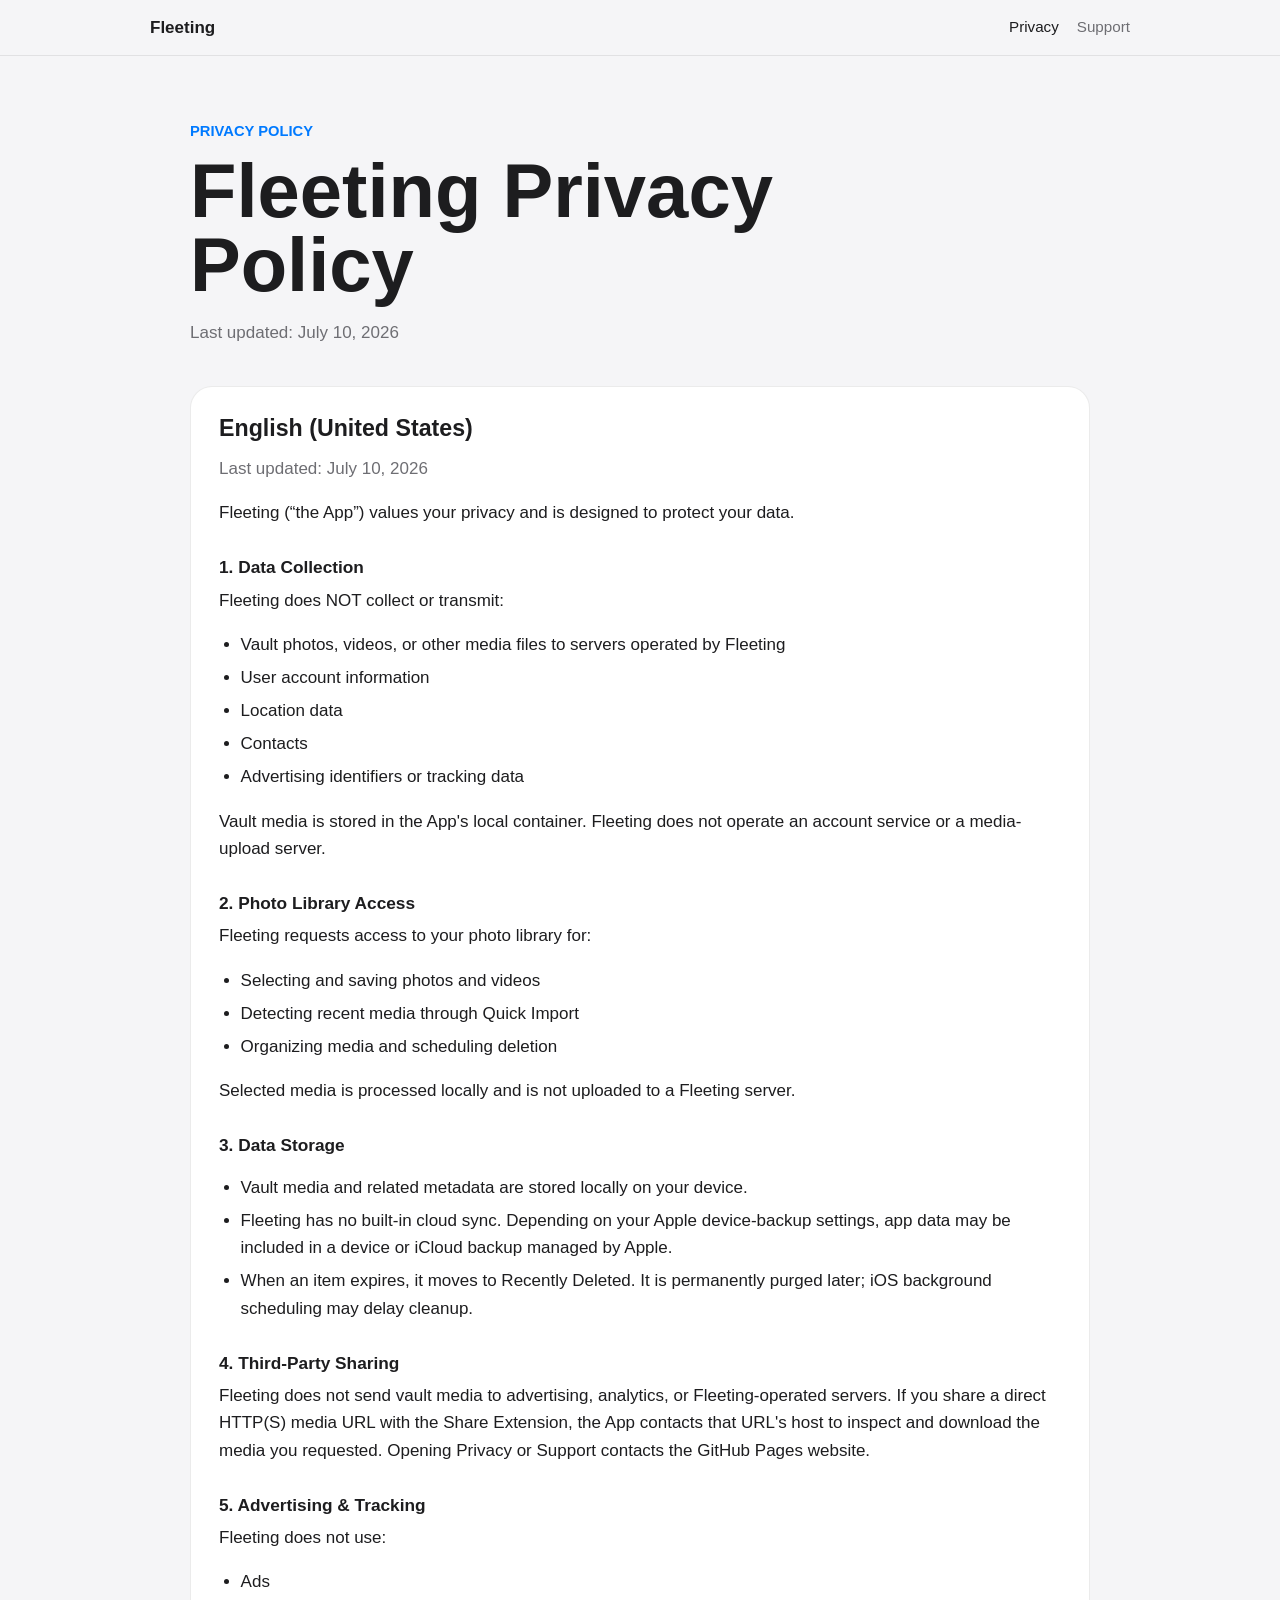
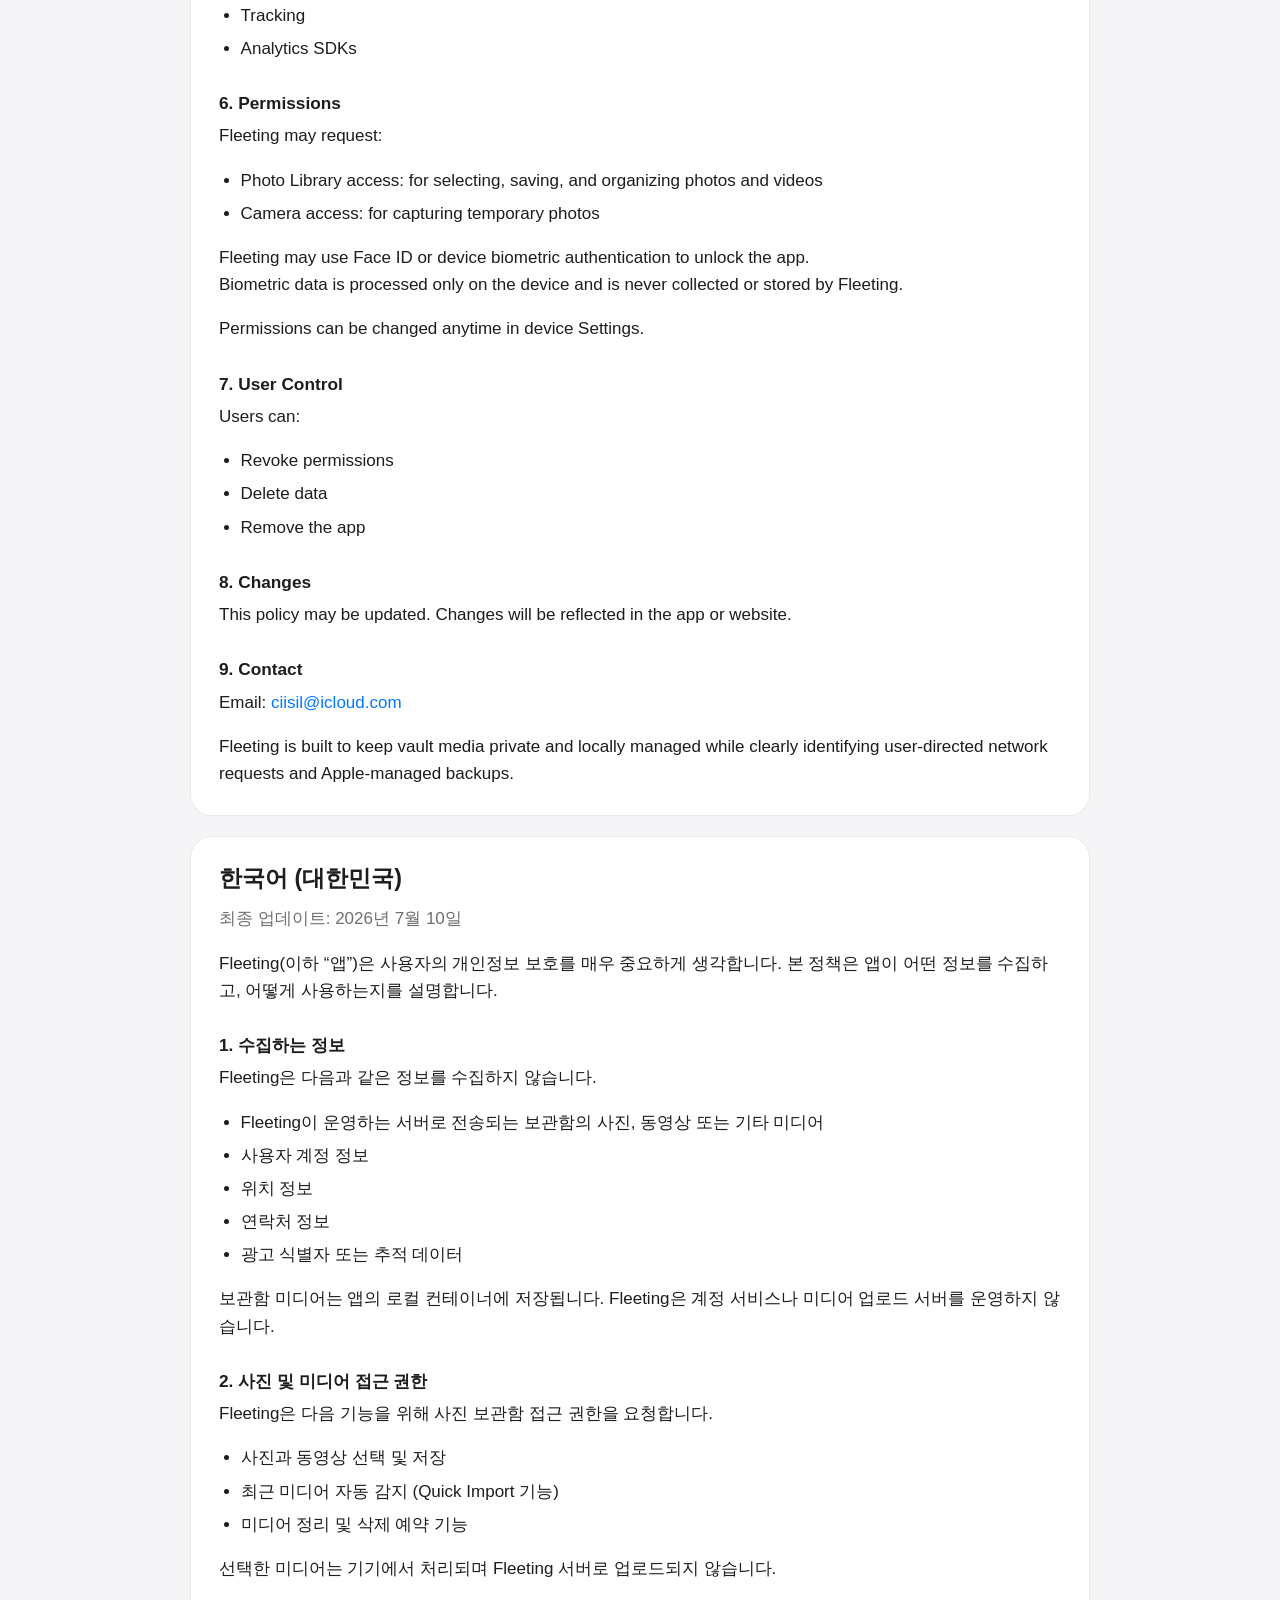
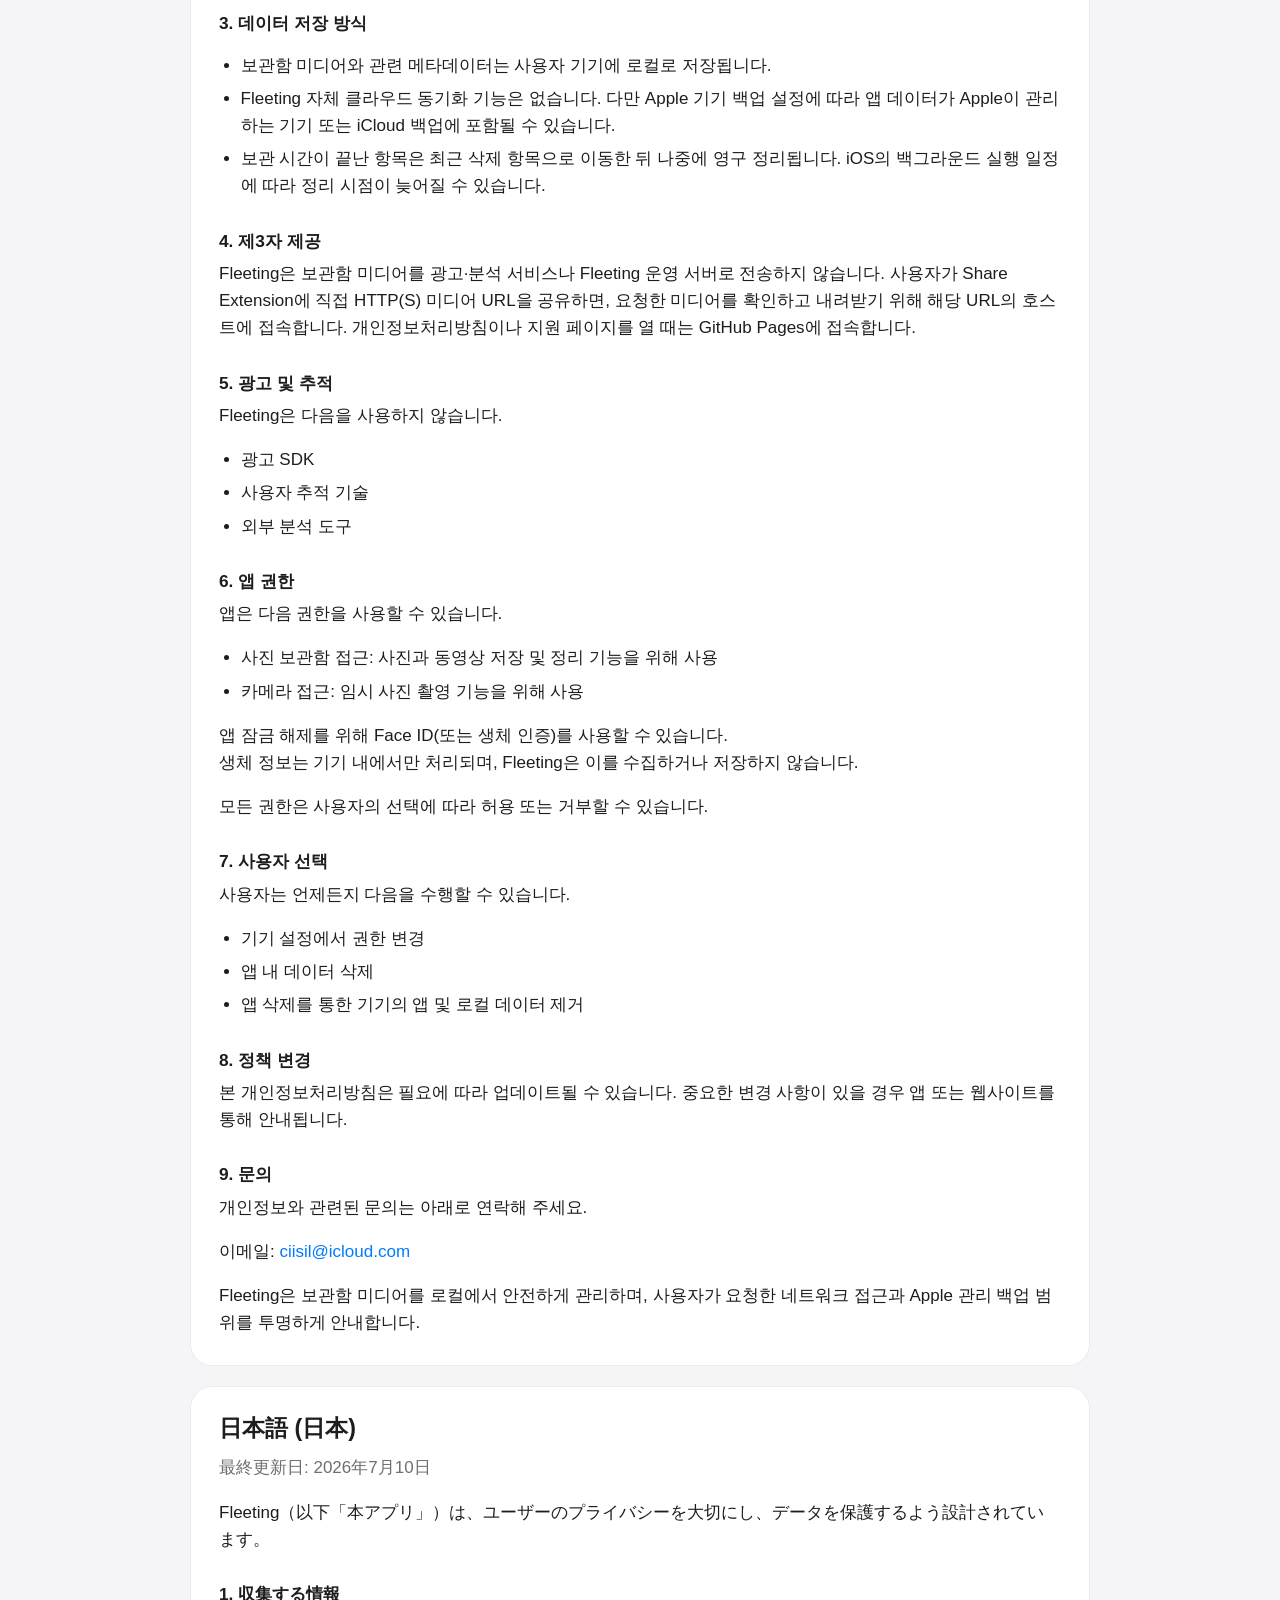
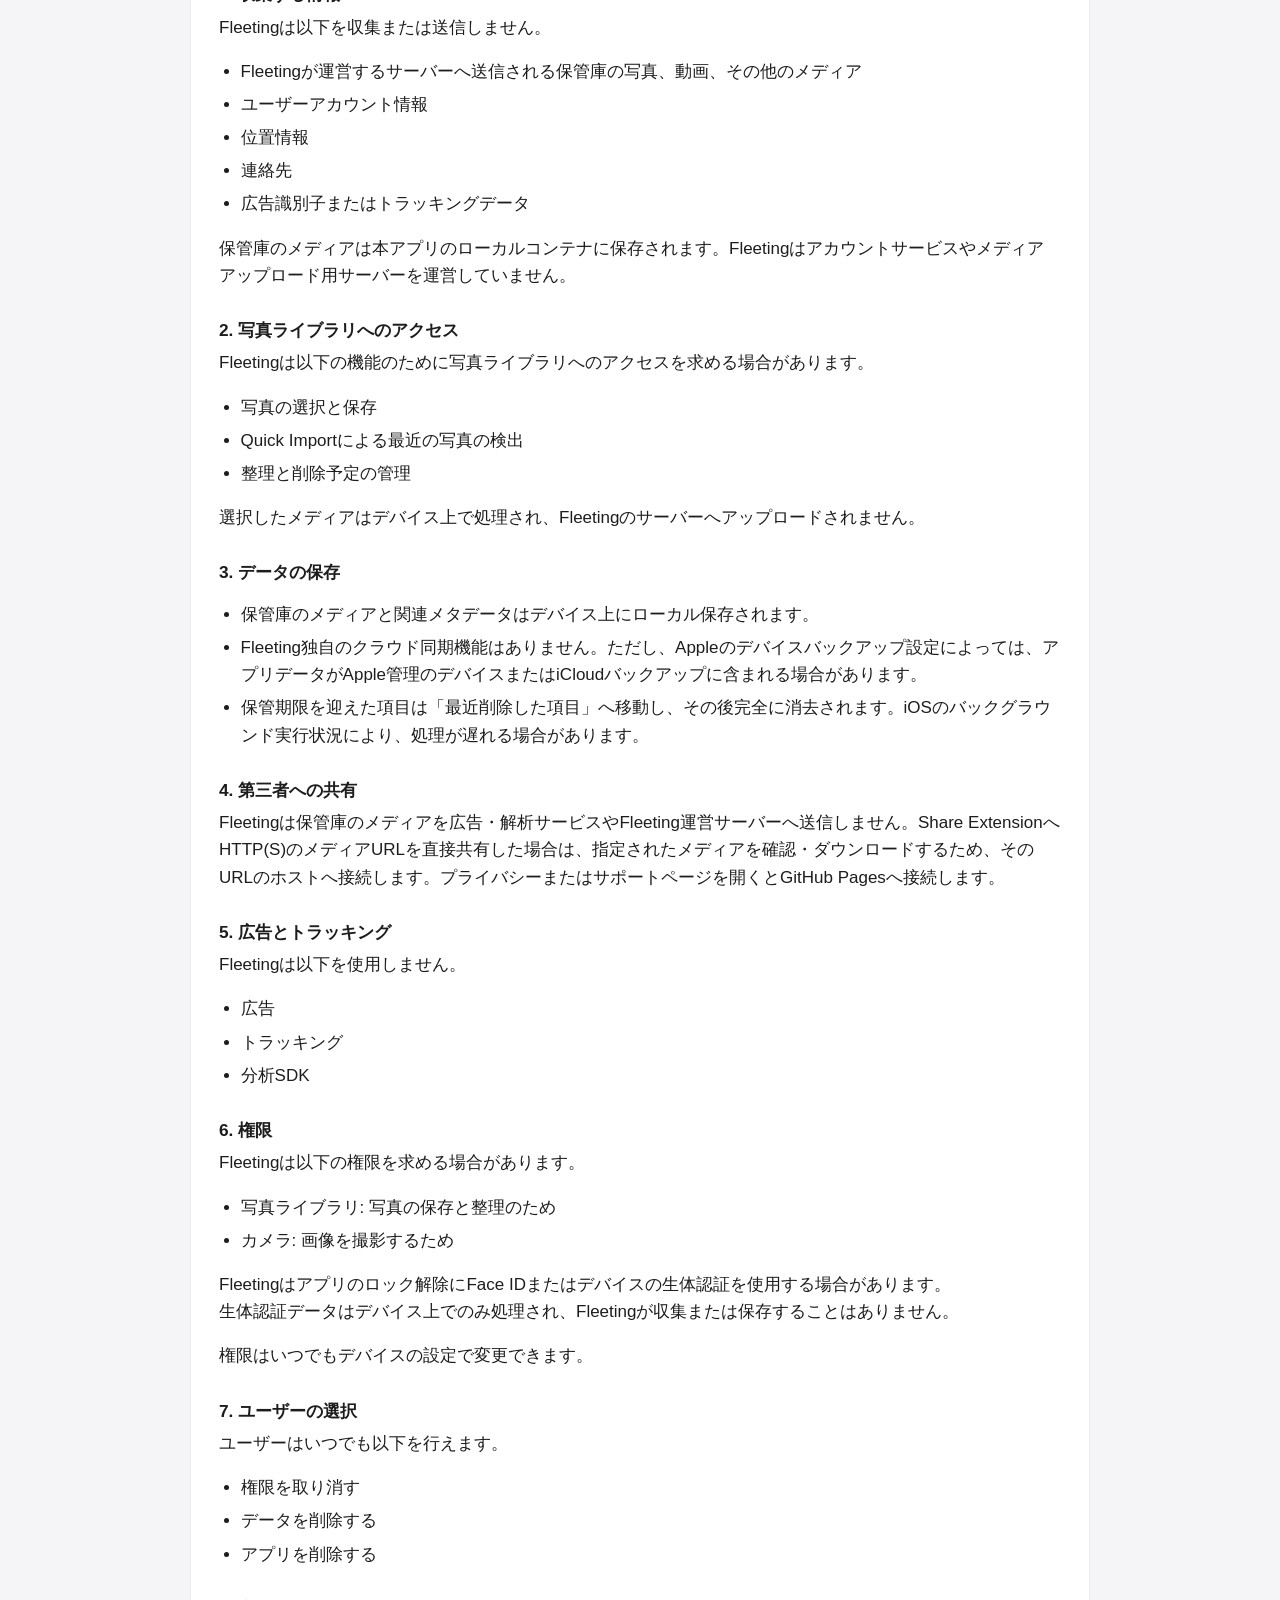
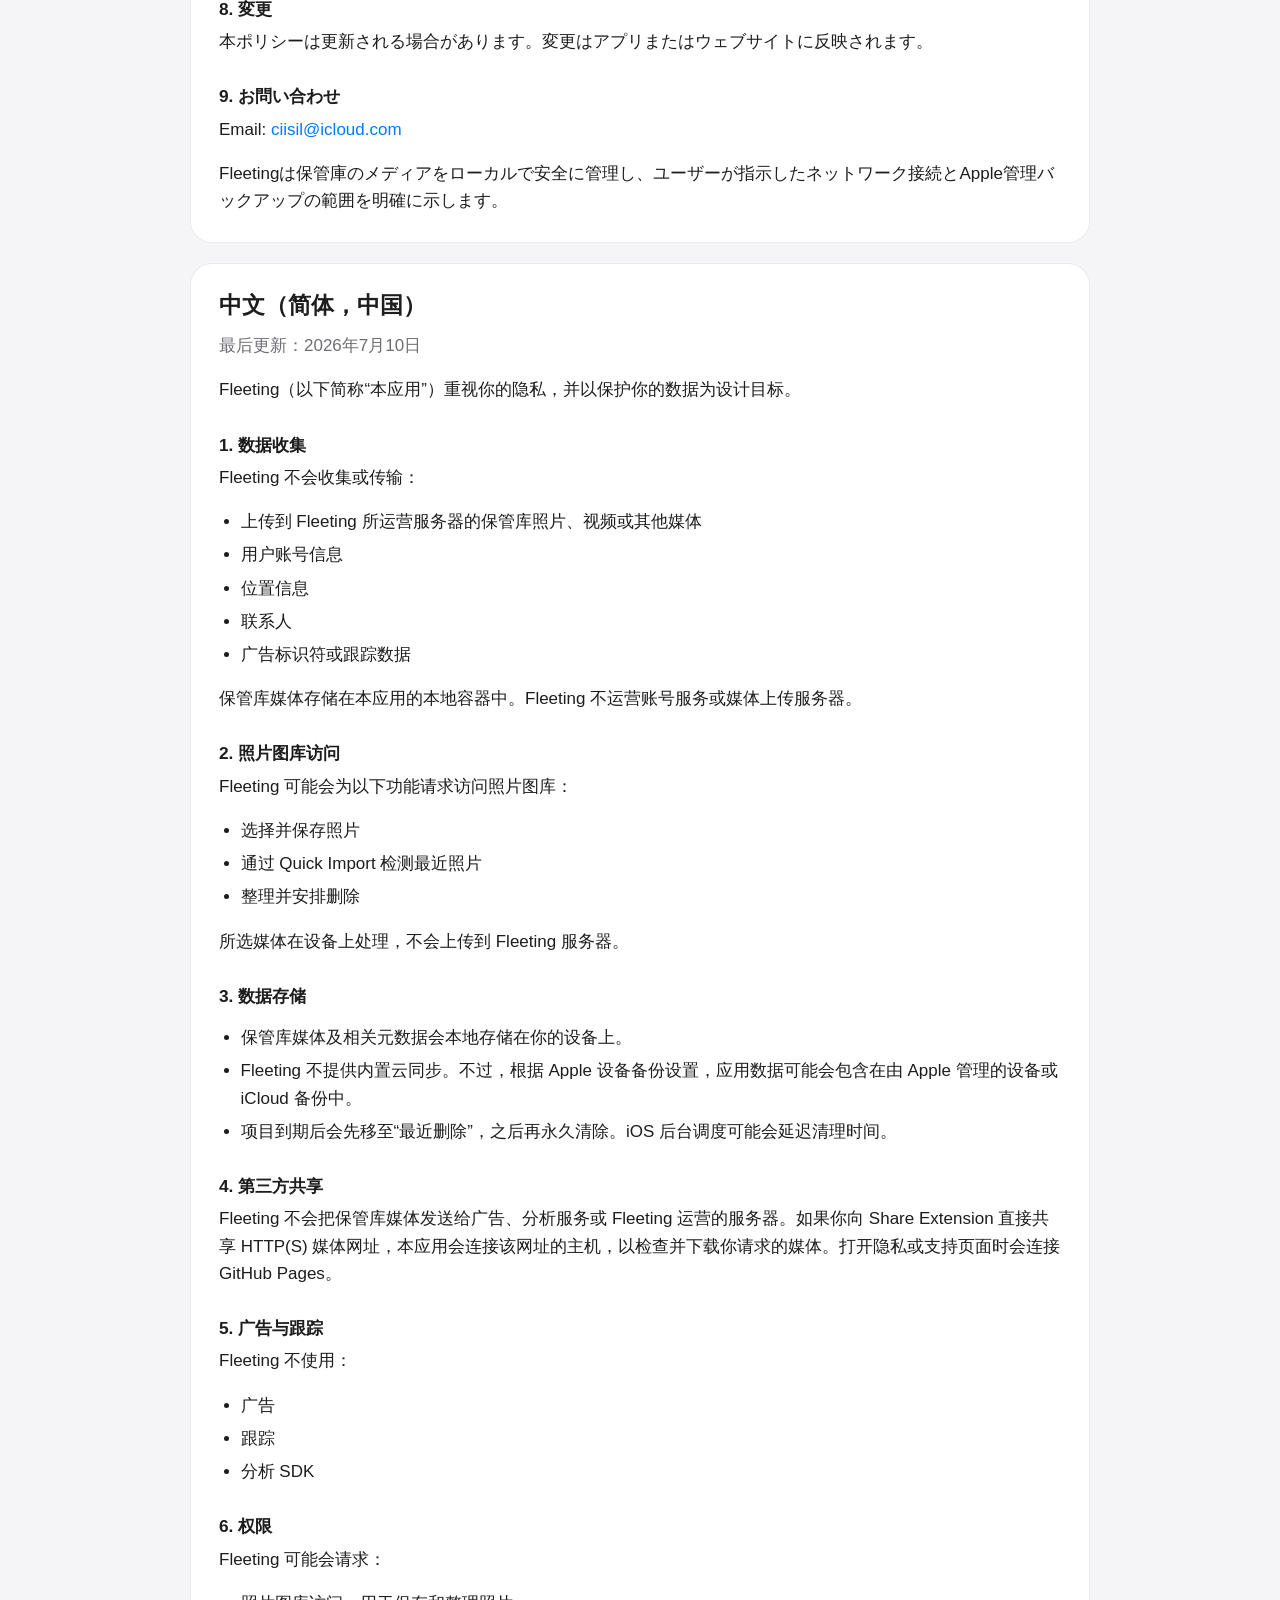
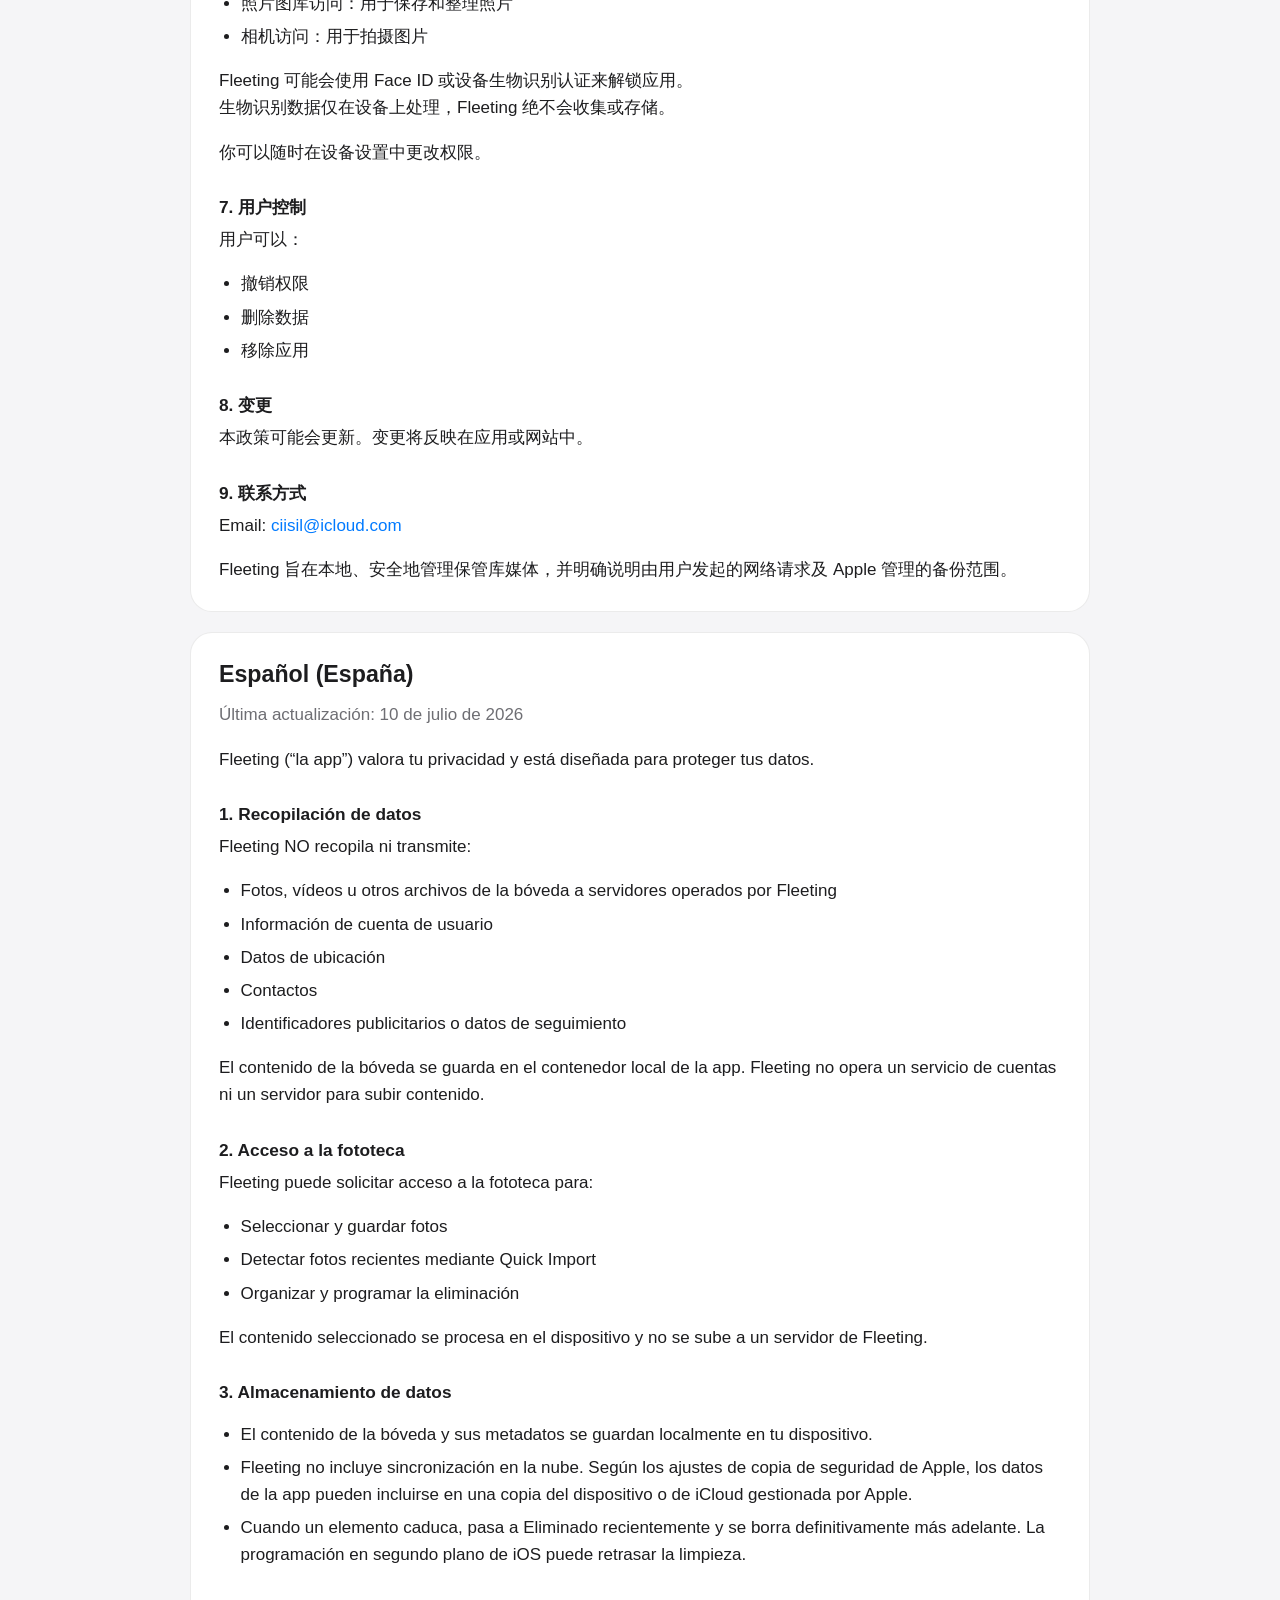
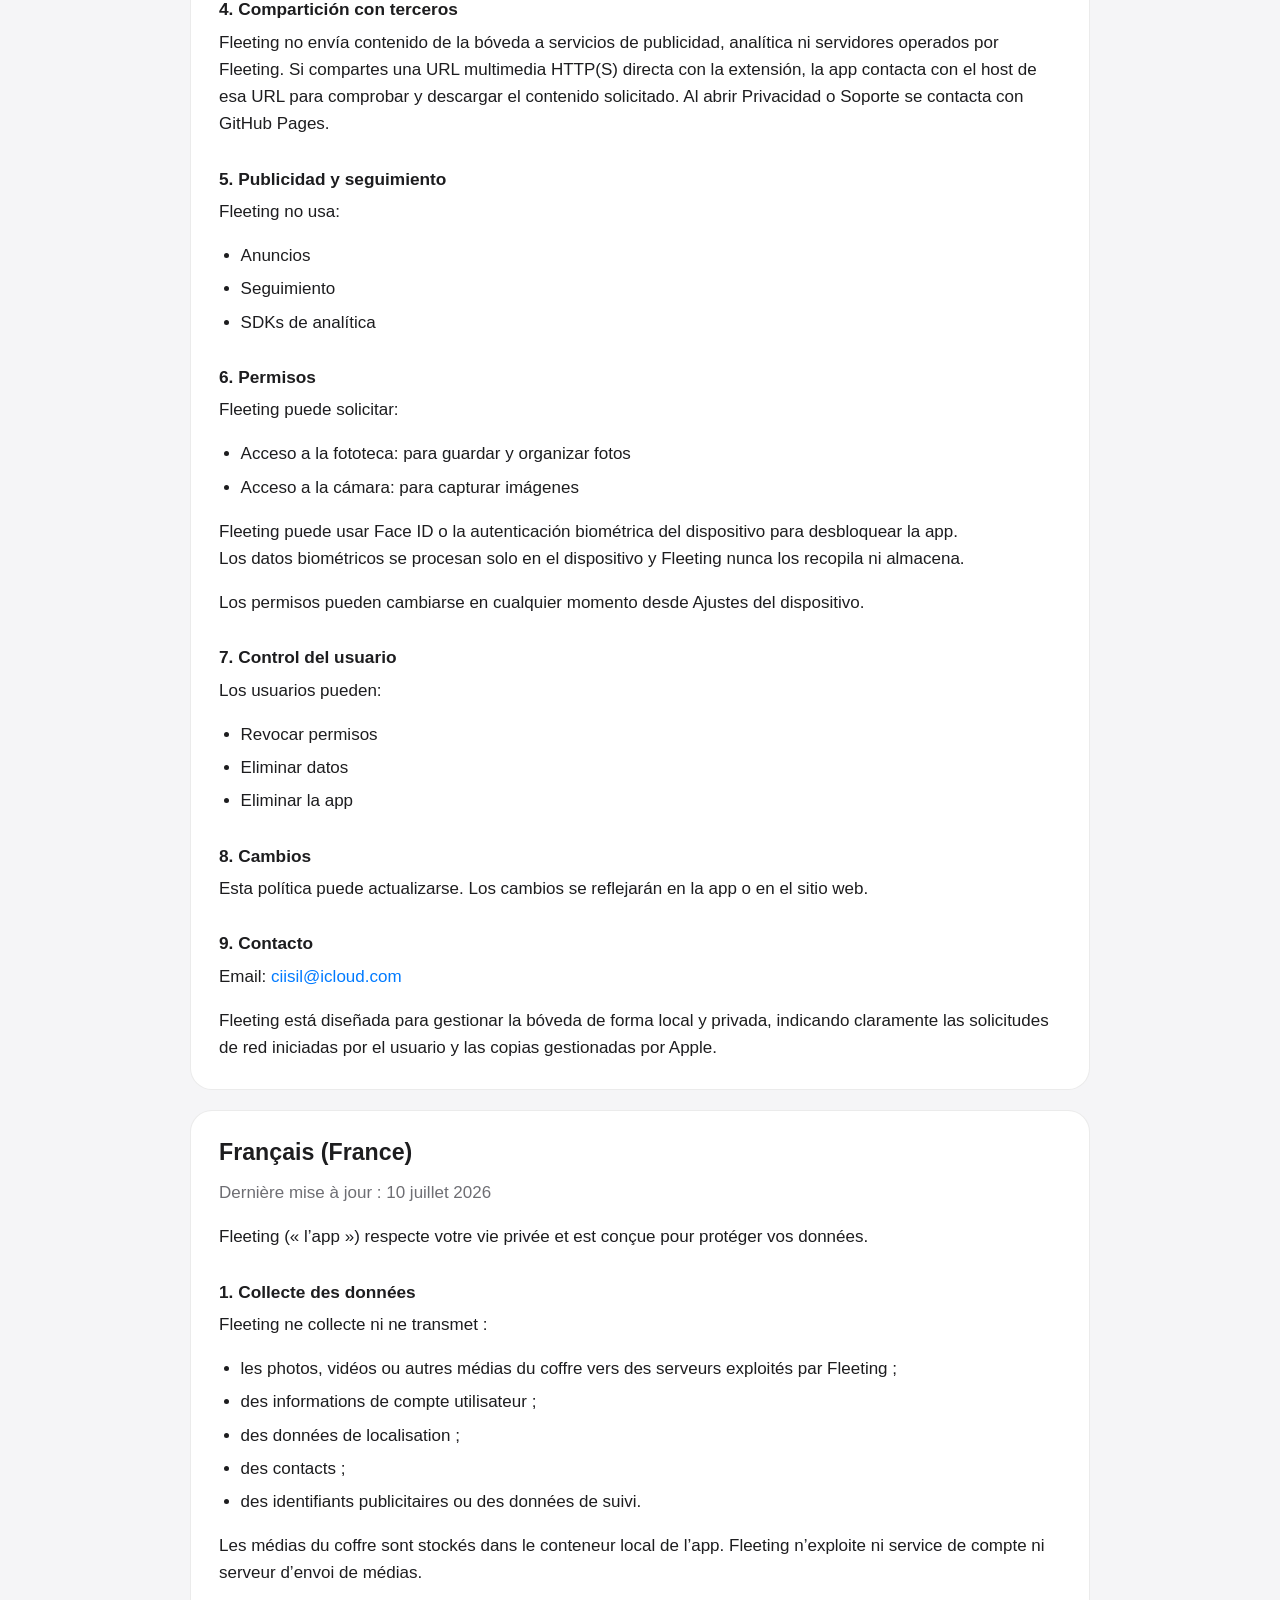
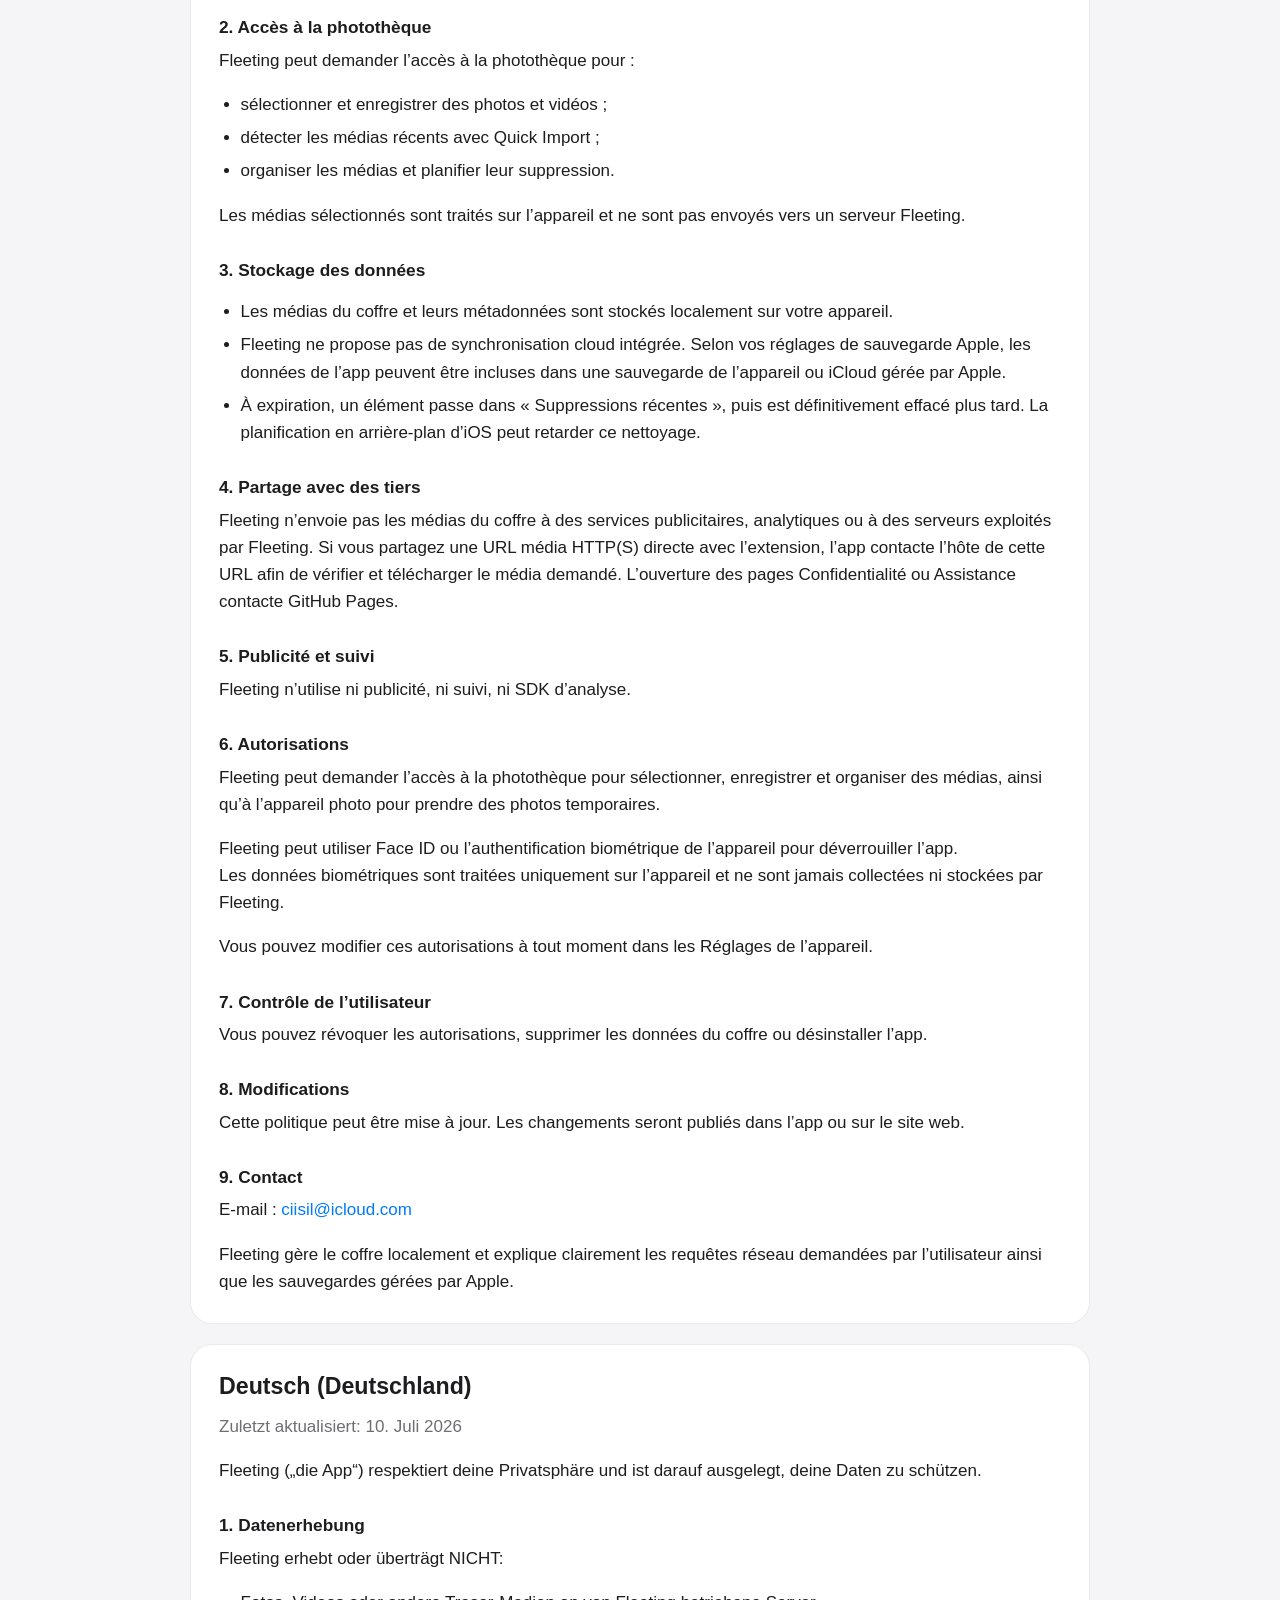
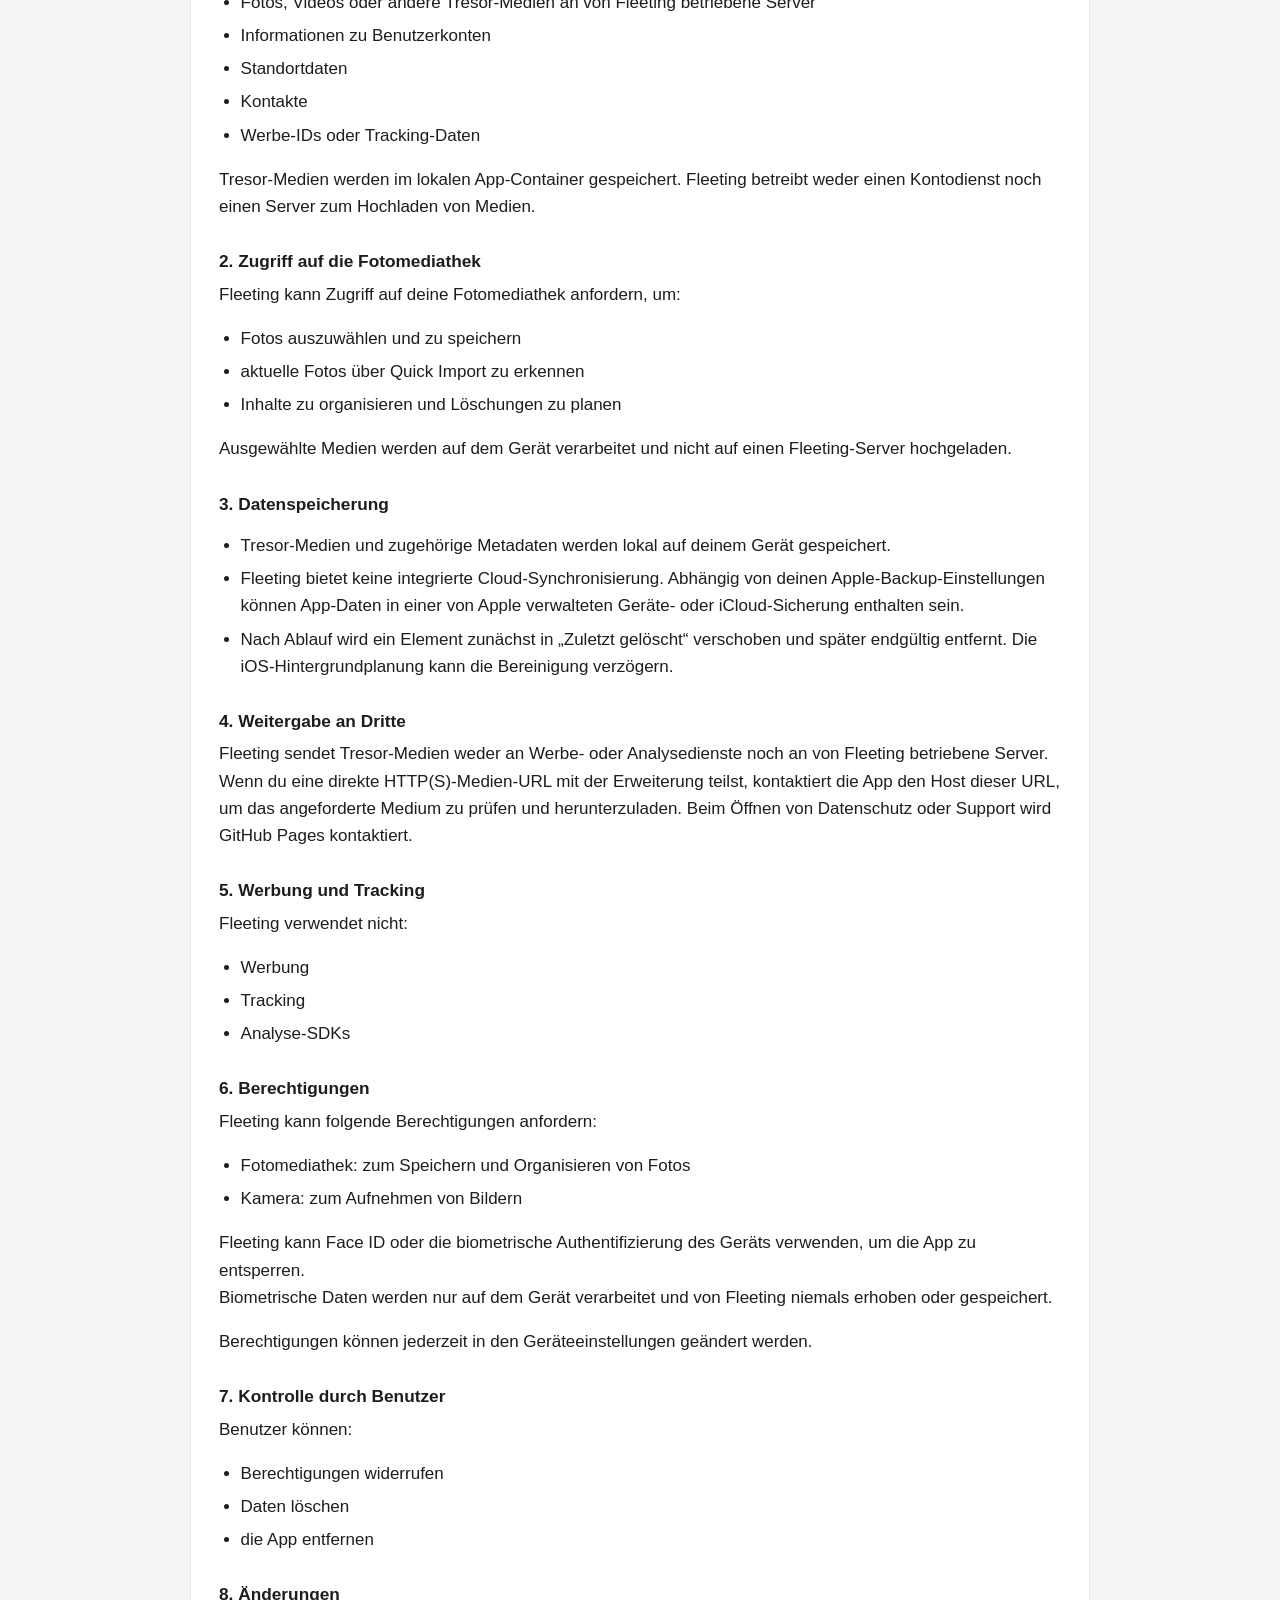
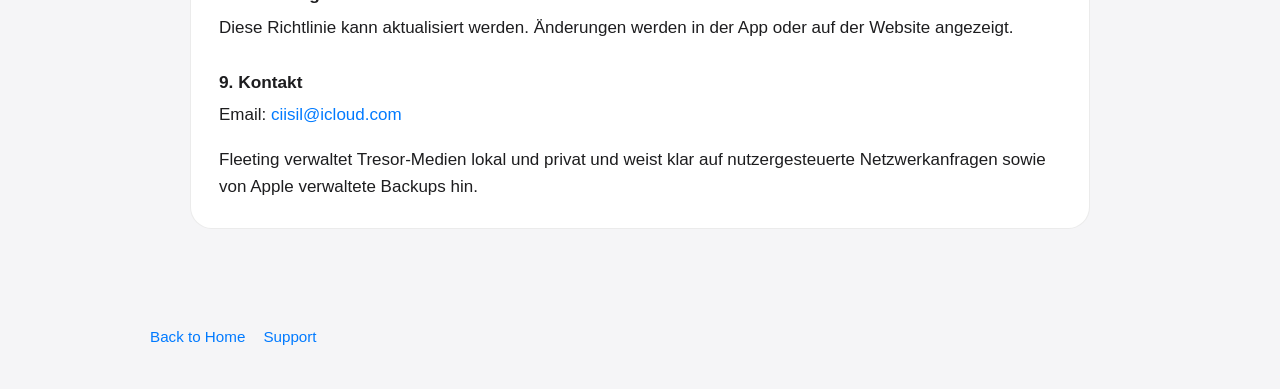
==== commit b546509d: "Clarify local data removal" ====
--- a/docs/privacy.html
+++ b/docs/privacy.html
@@ -150,7 +150,7 @@
         <ul>
           <li>기기 설정에서 권한 변경</li>
           <li>앱 내 데이터 삭제</li>
-          <li>앱 삭제를 통한 모든 데이터 제거</li>
+          <li>앱 삭제를 통한 기기의 앱 및 로컬 데이터 제거</li>
         </ul>
 
         <h3>8. 정책 변경</h3>
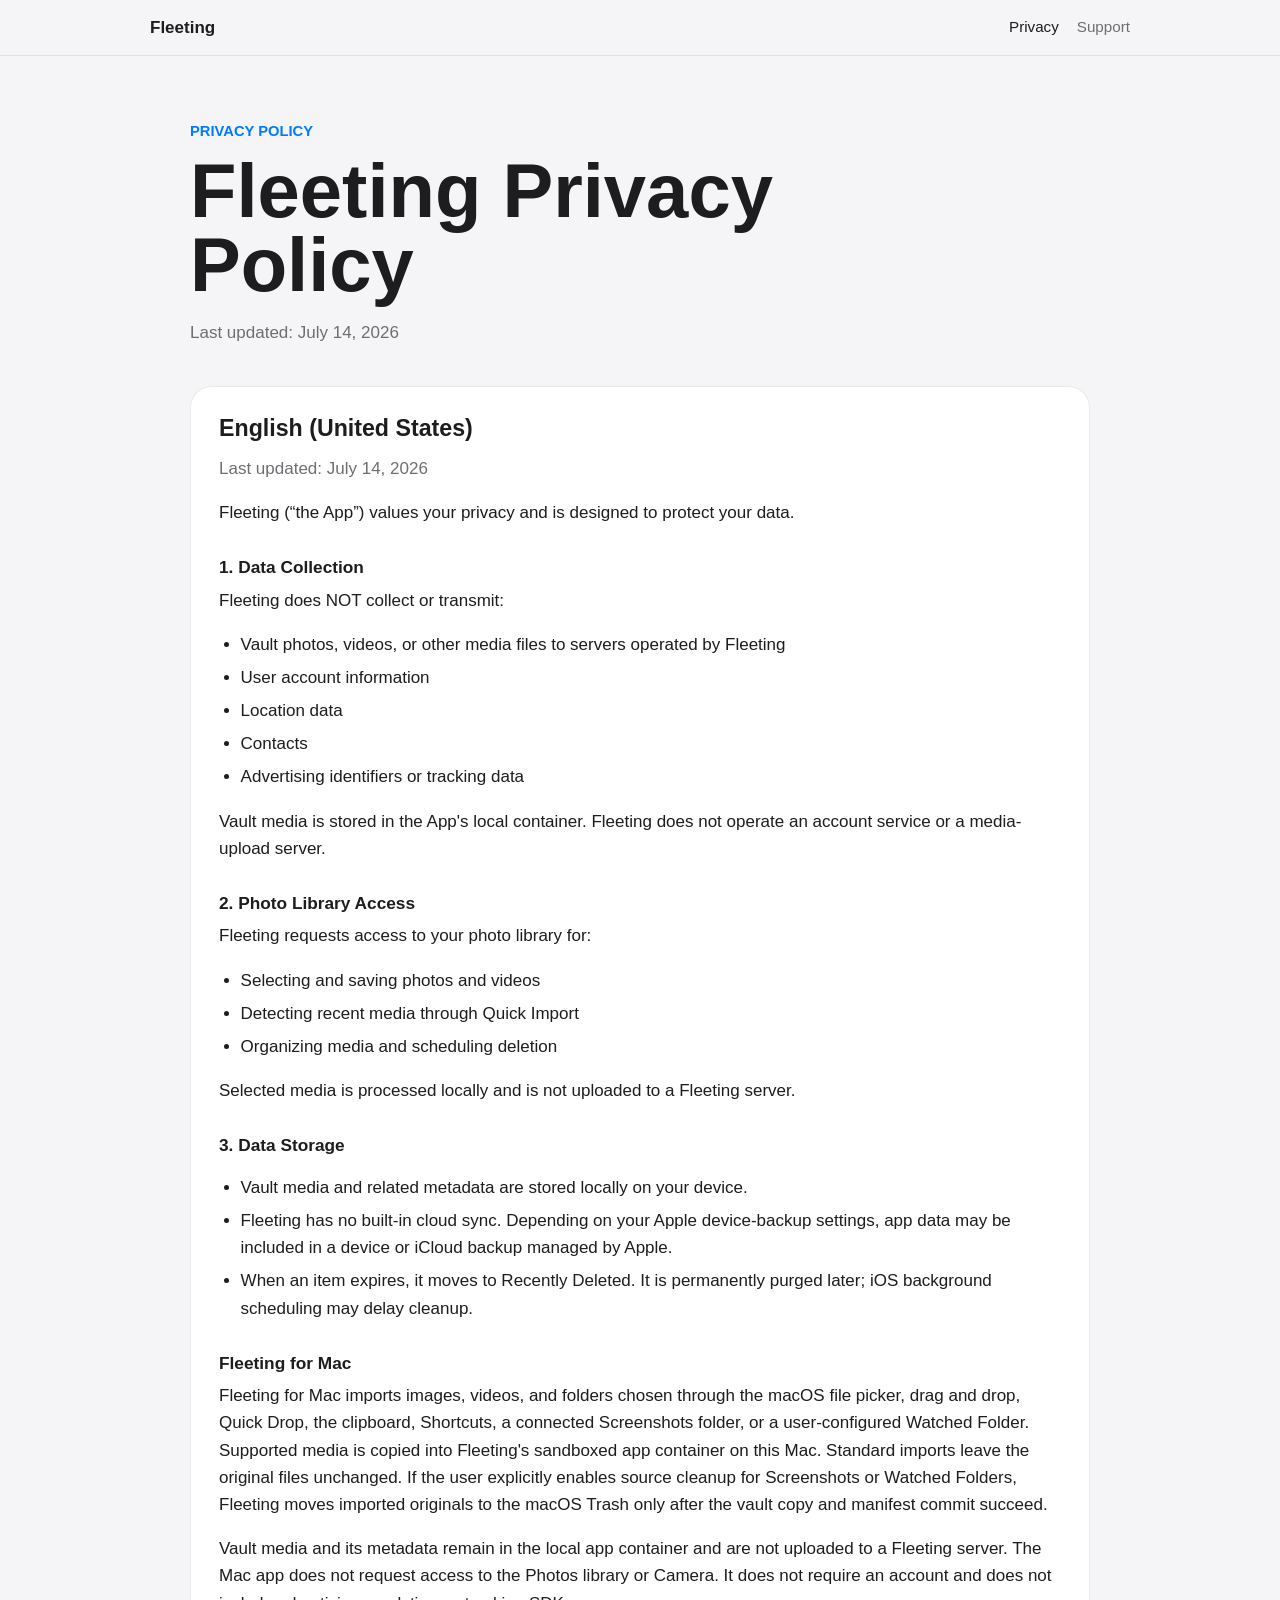
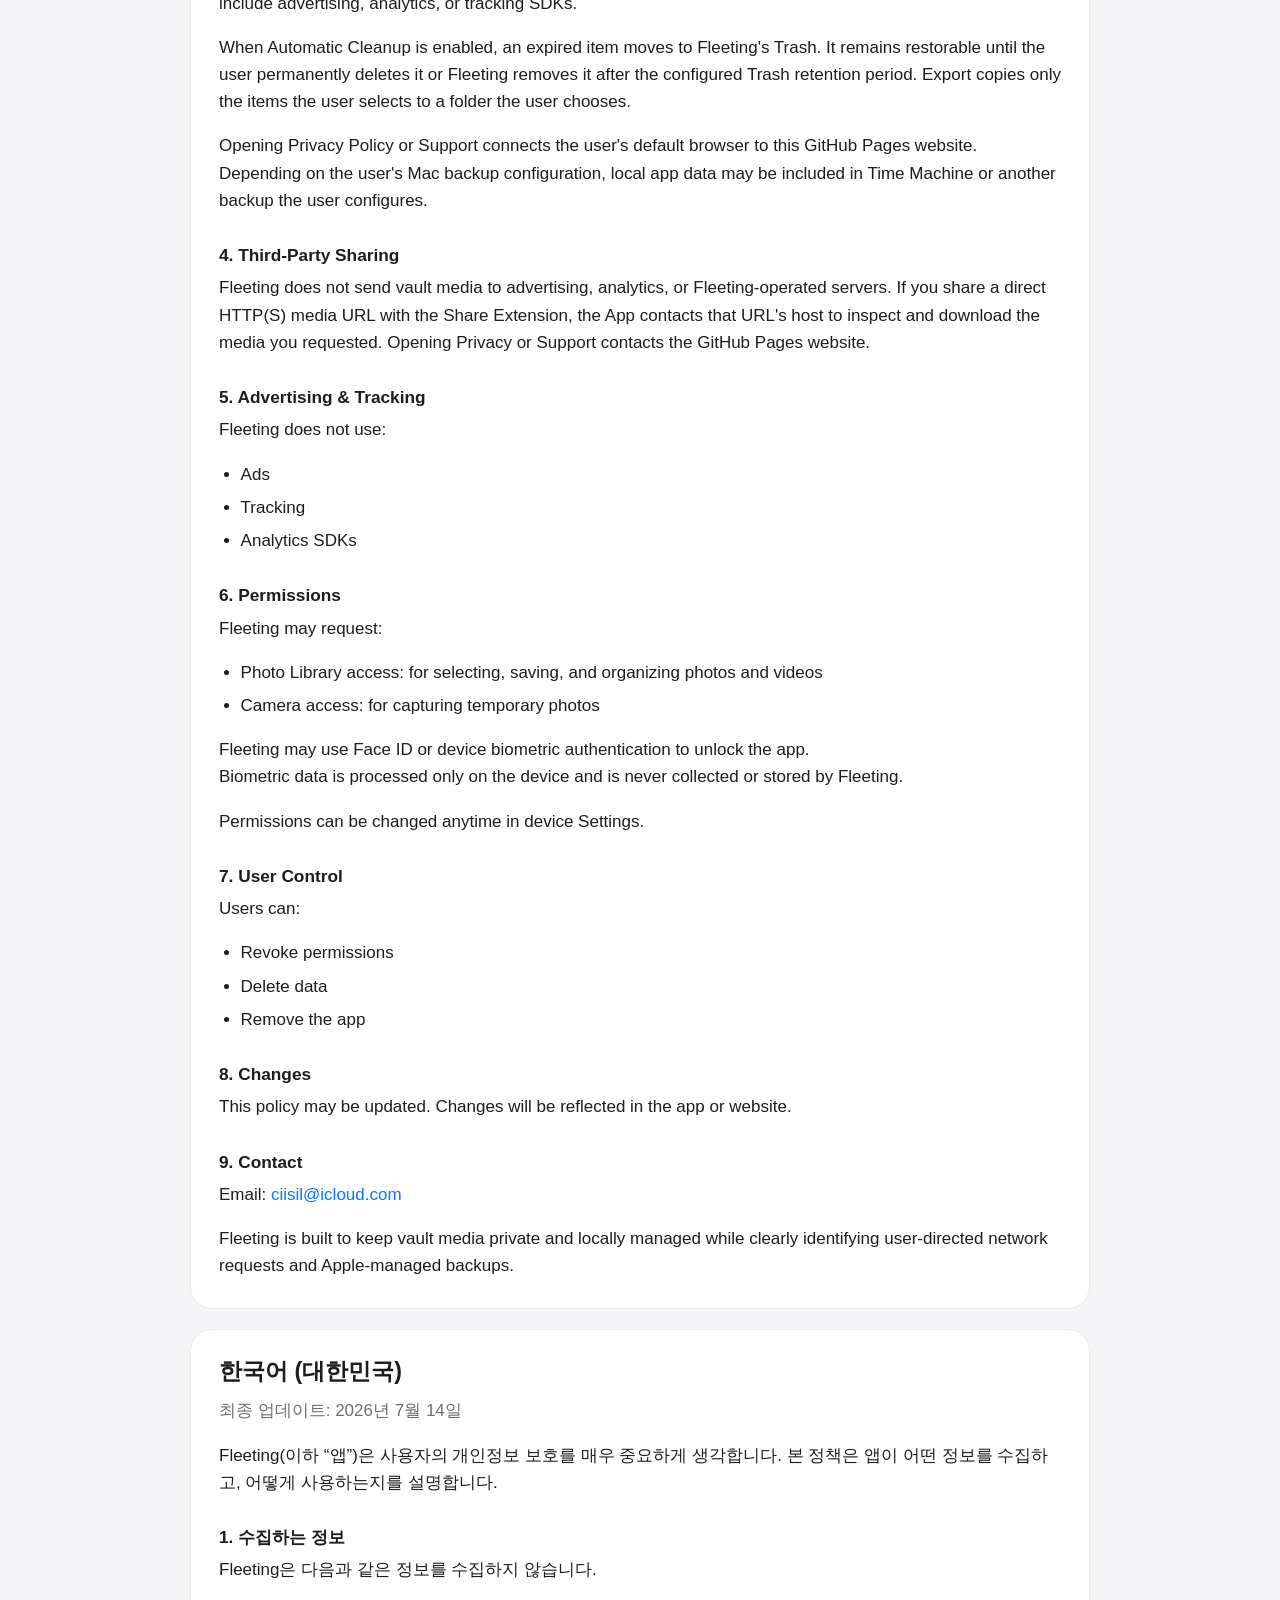
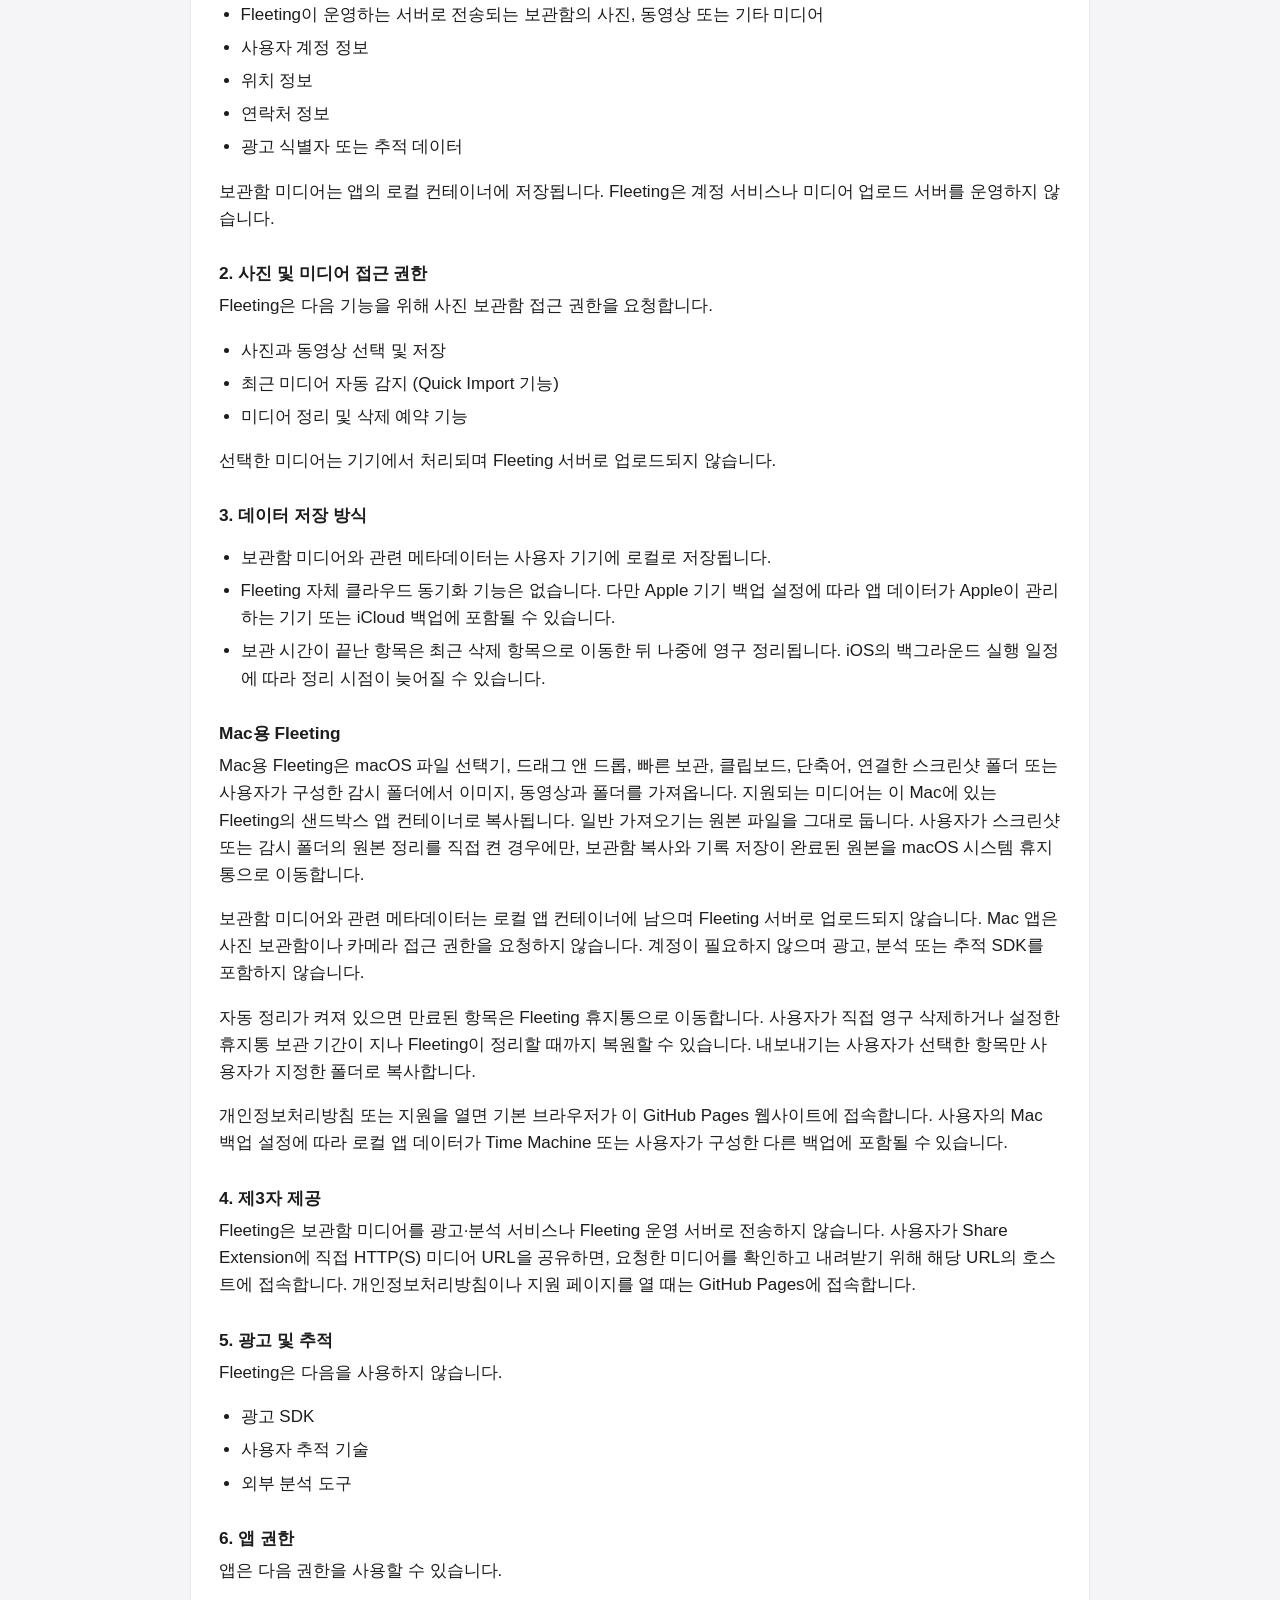
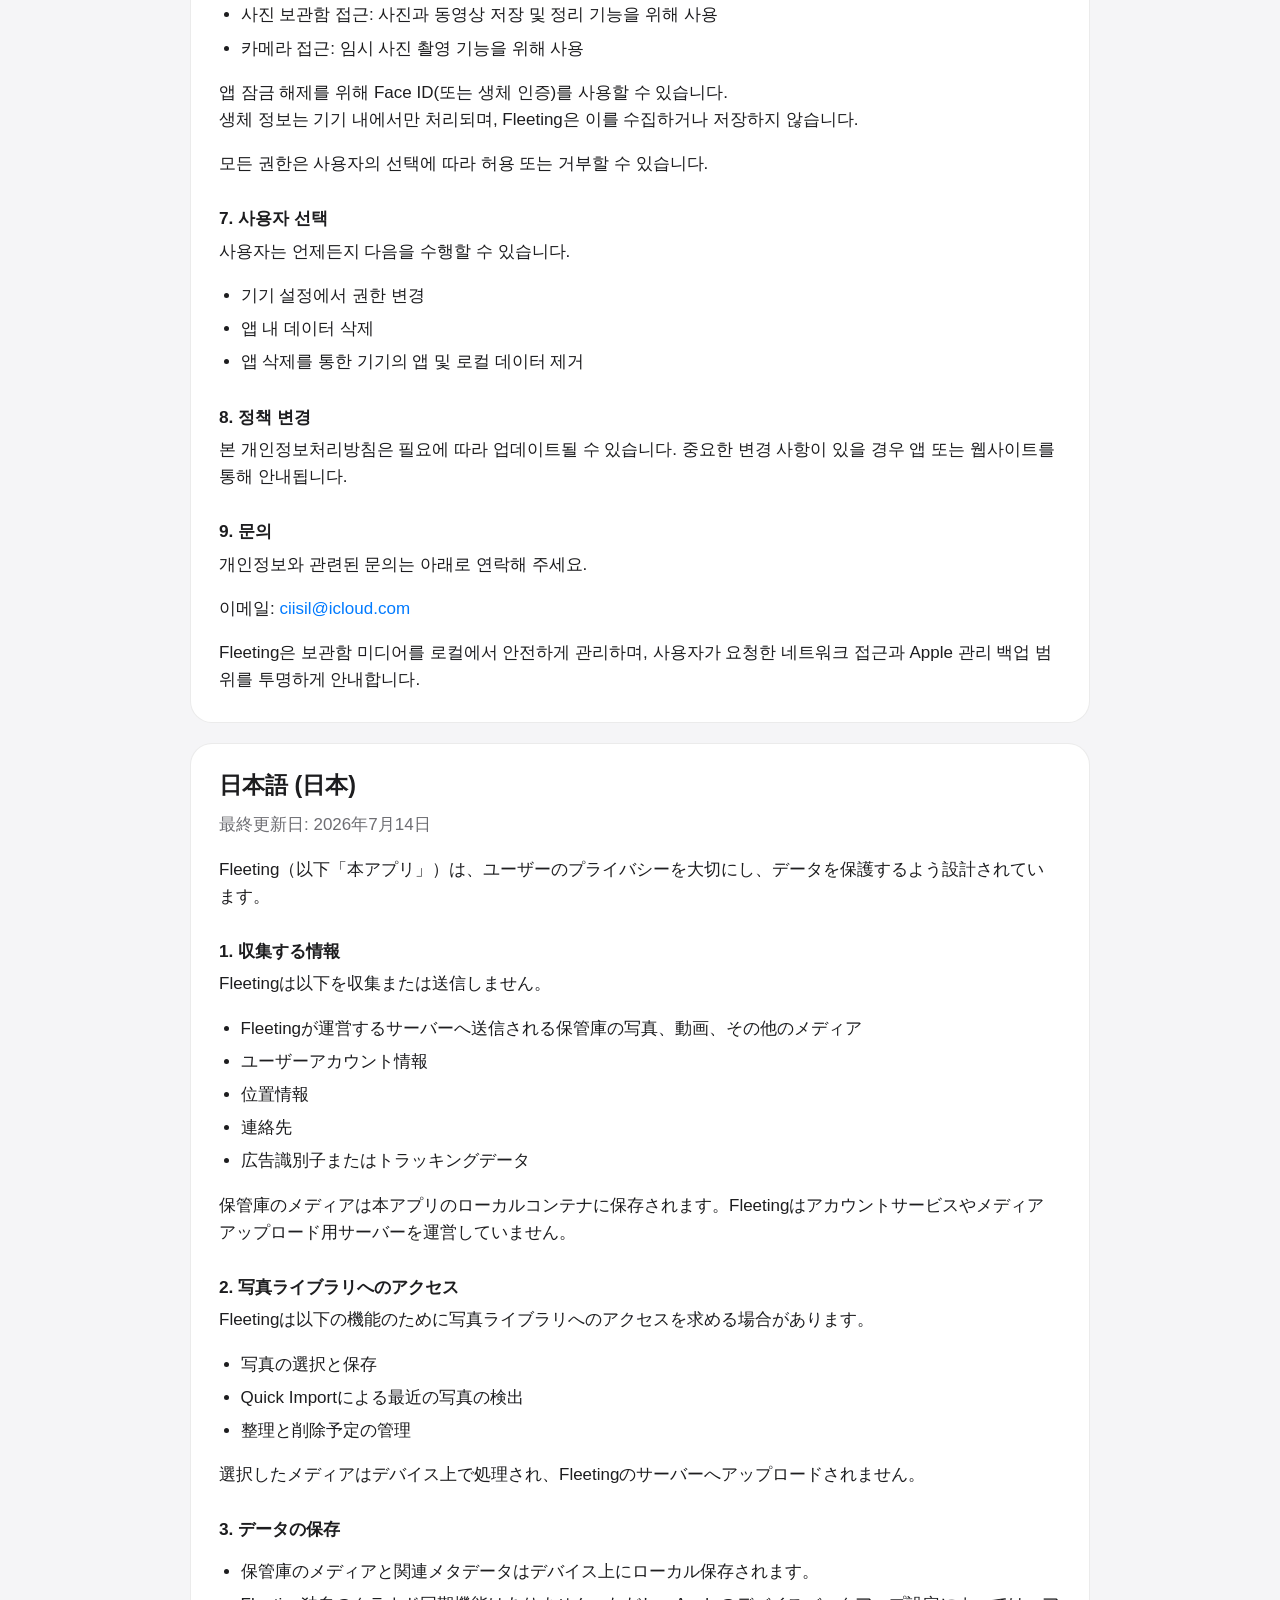
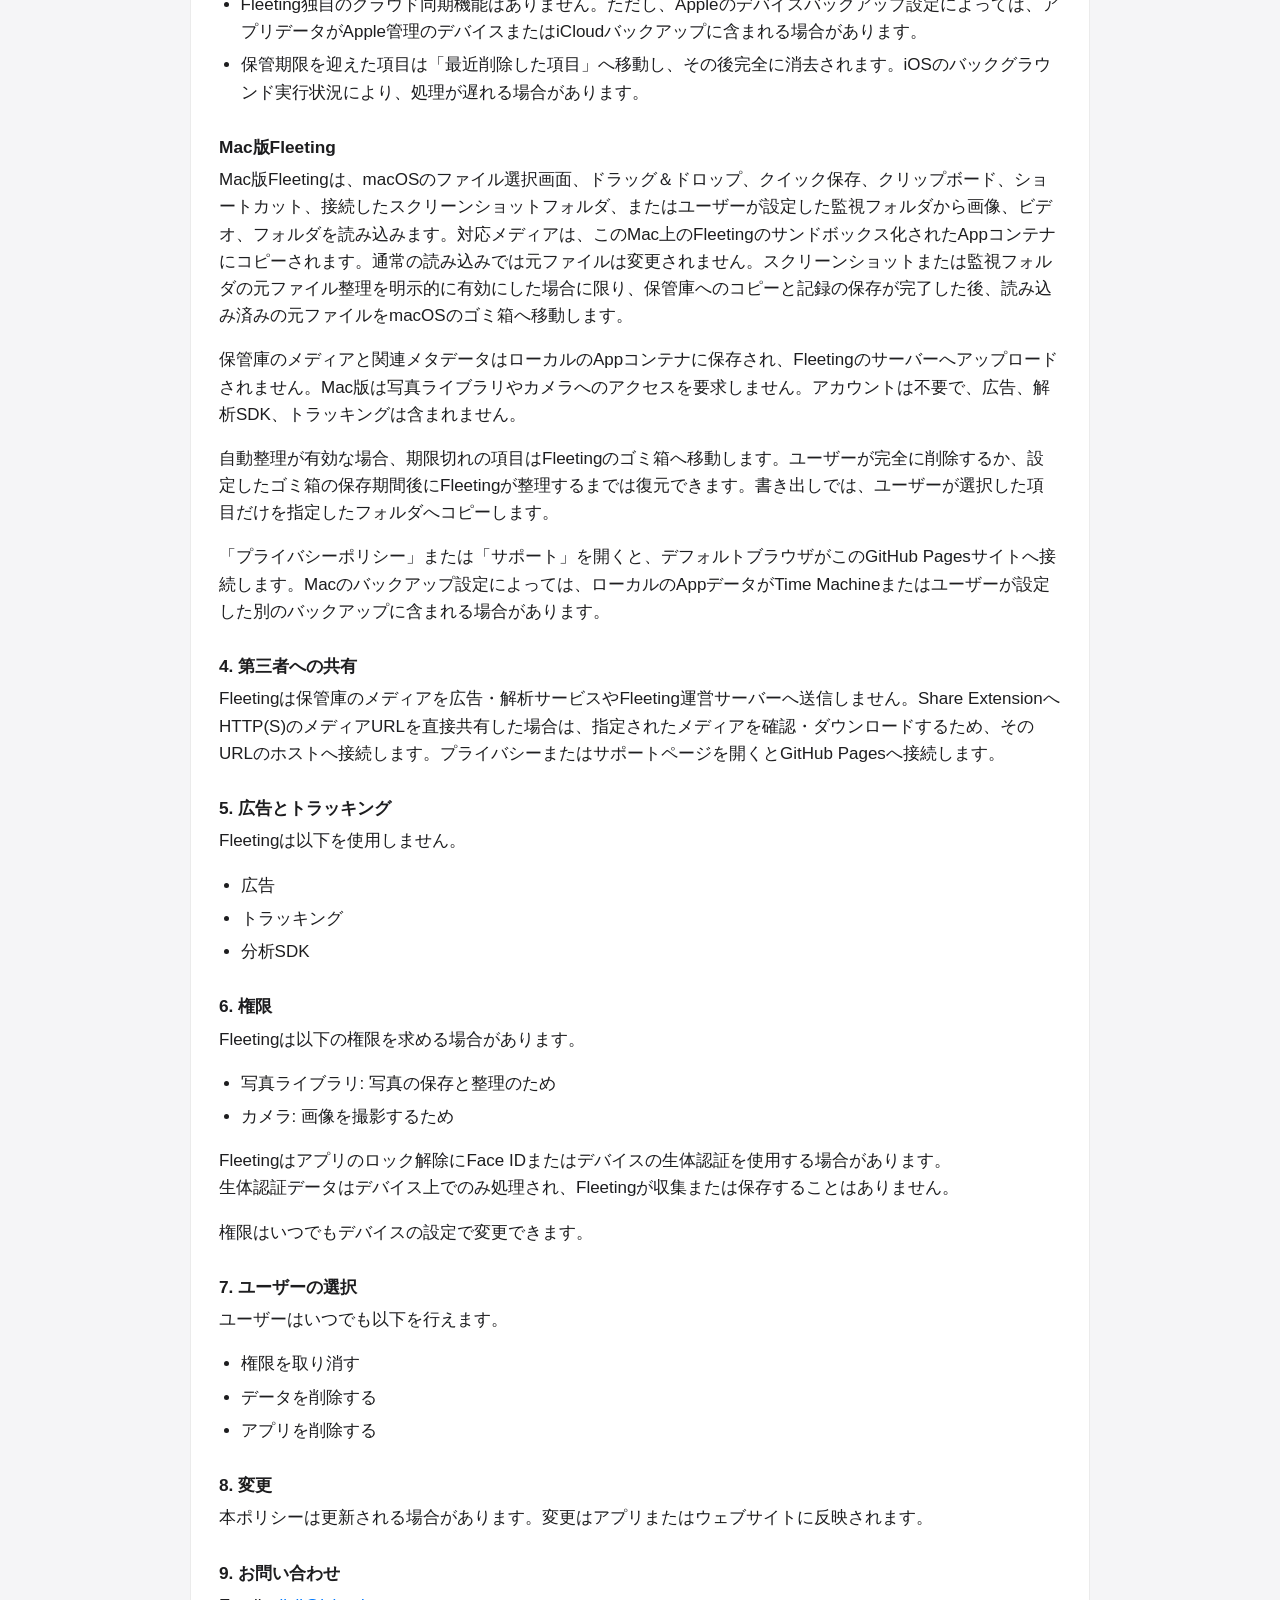
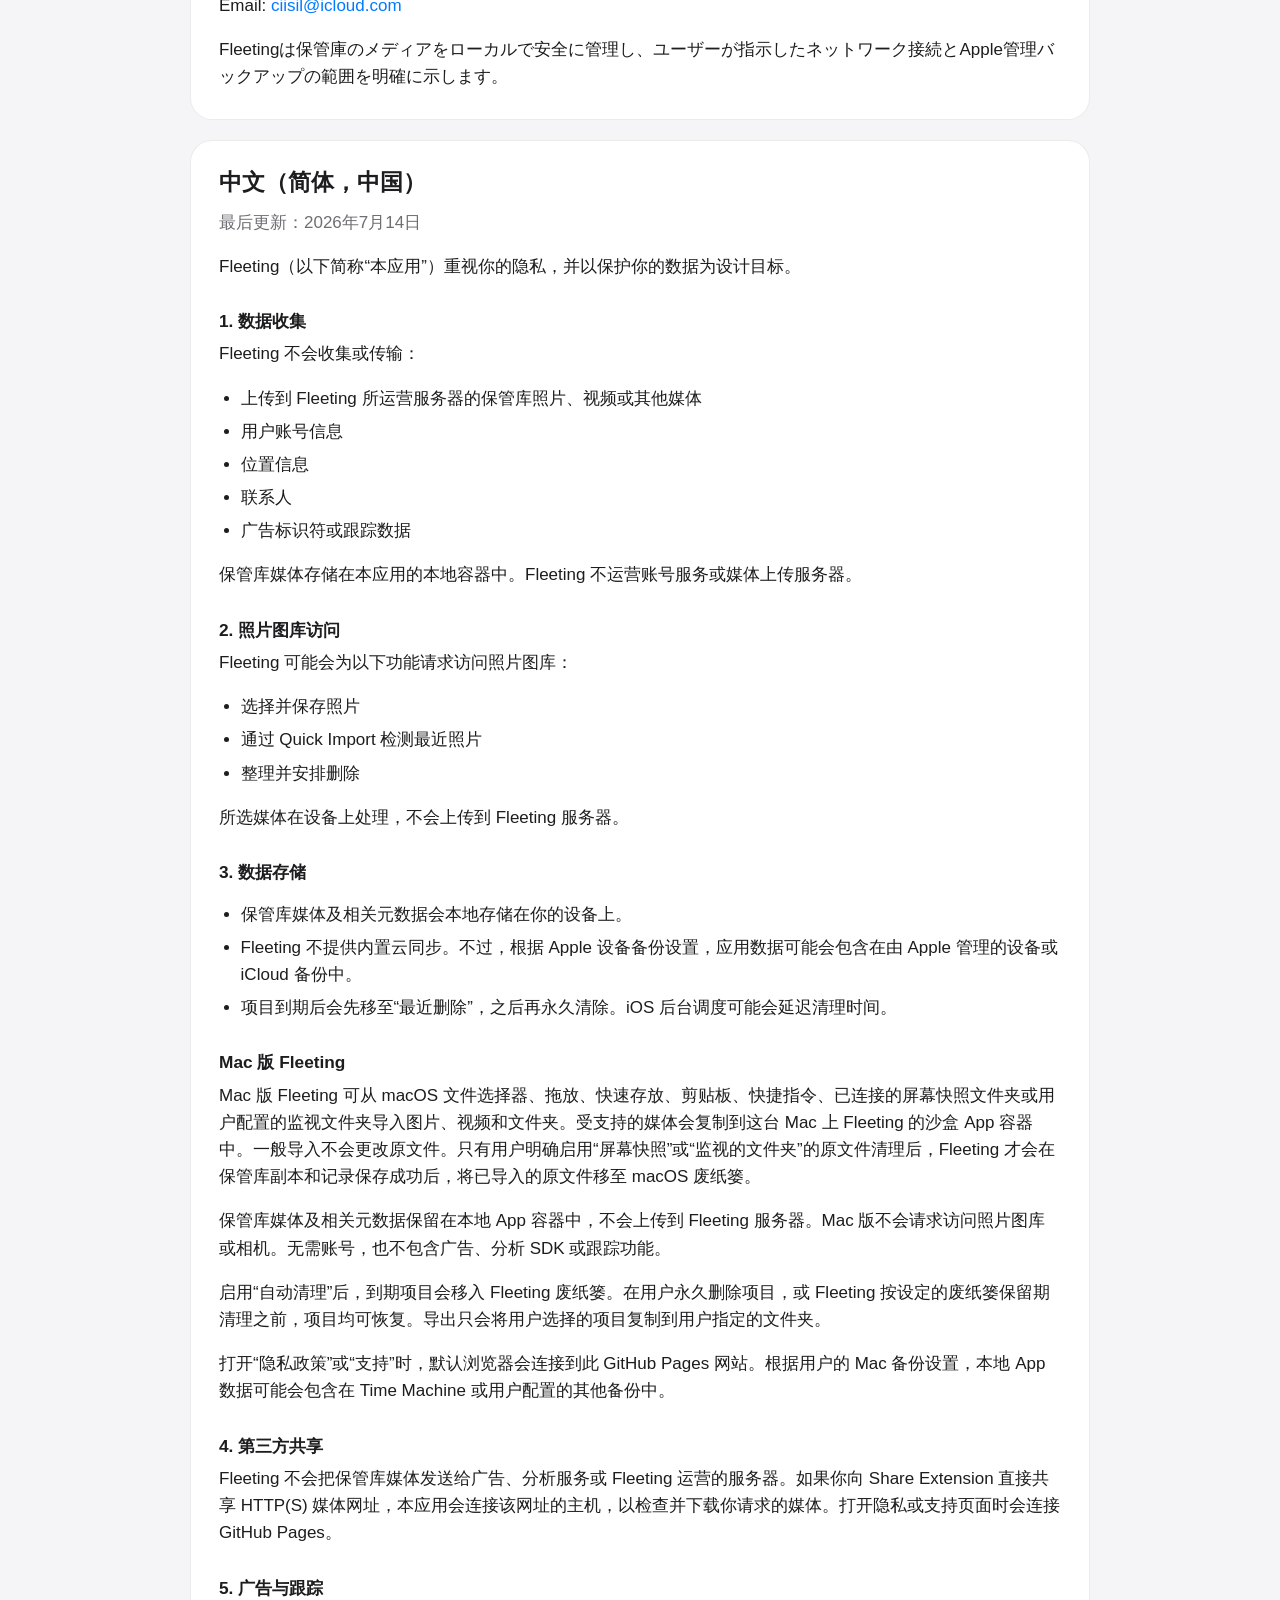
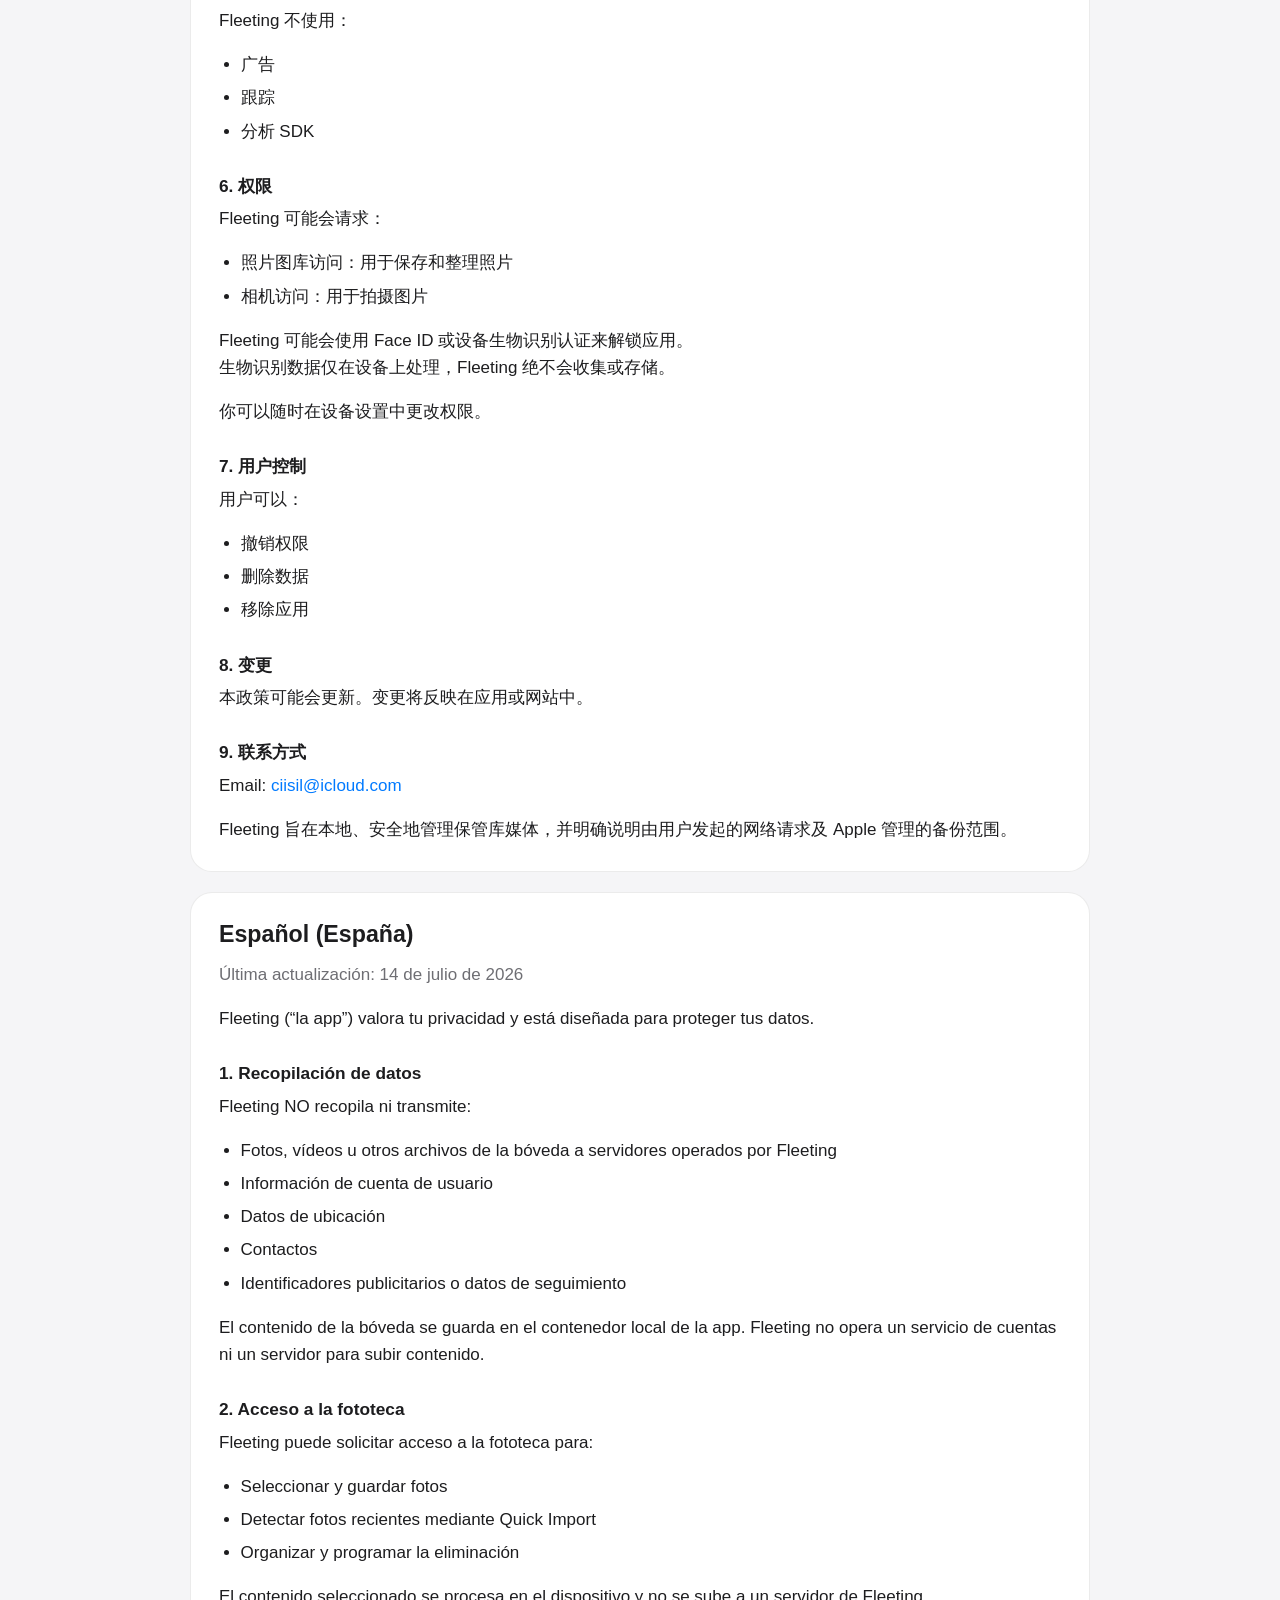
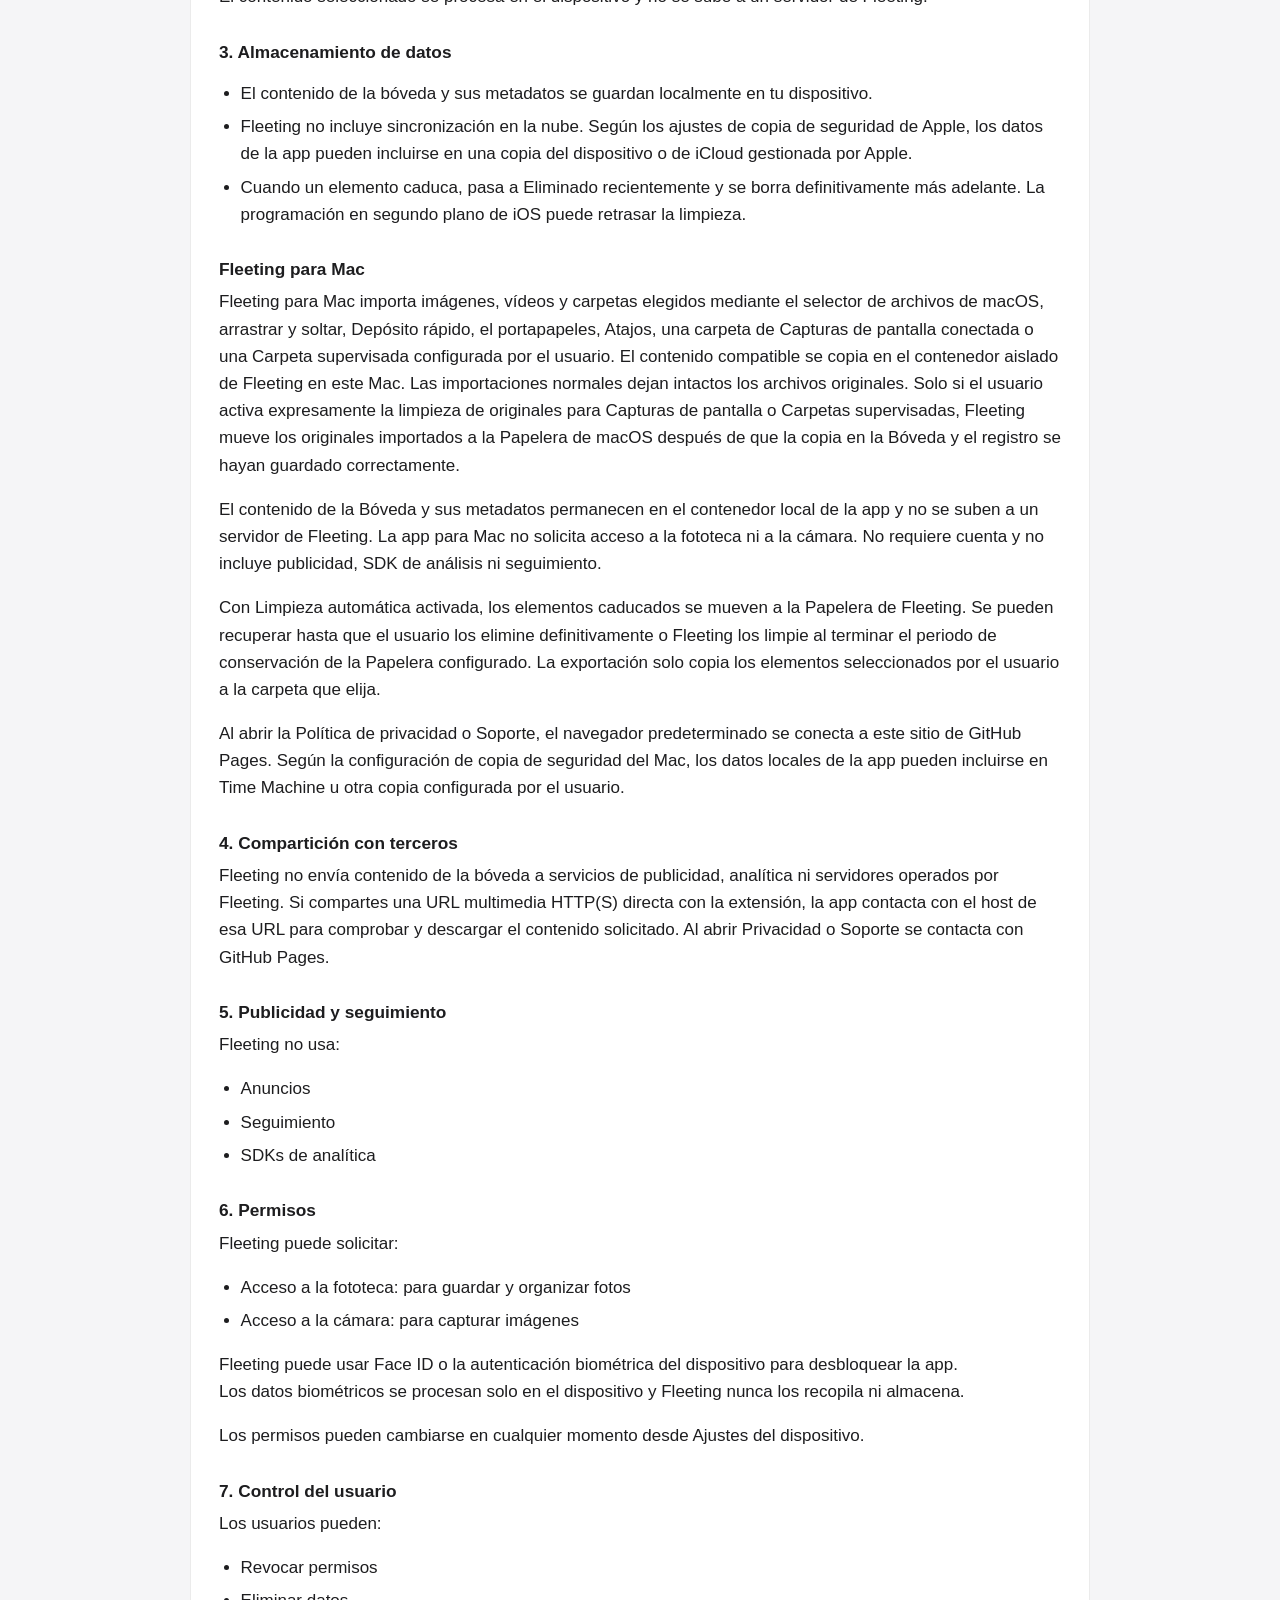
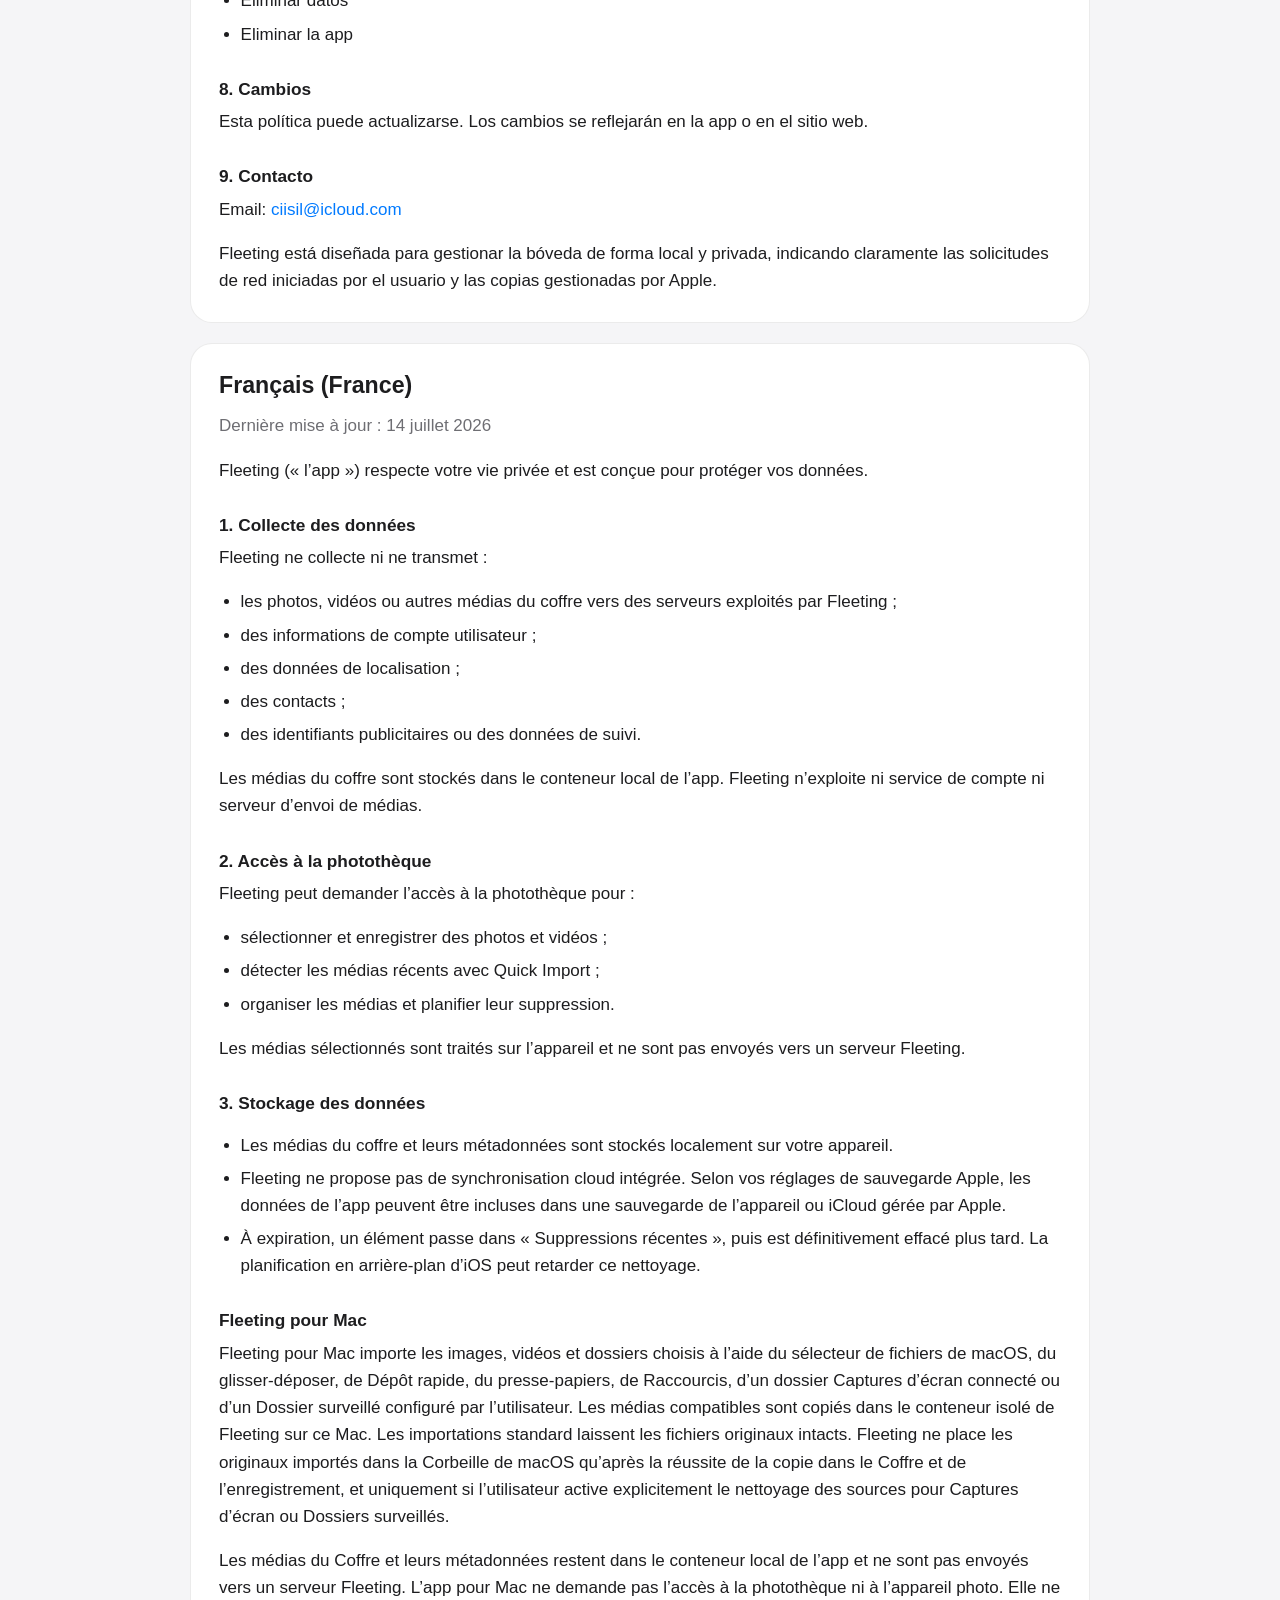
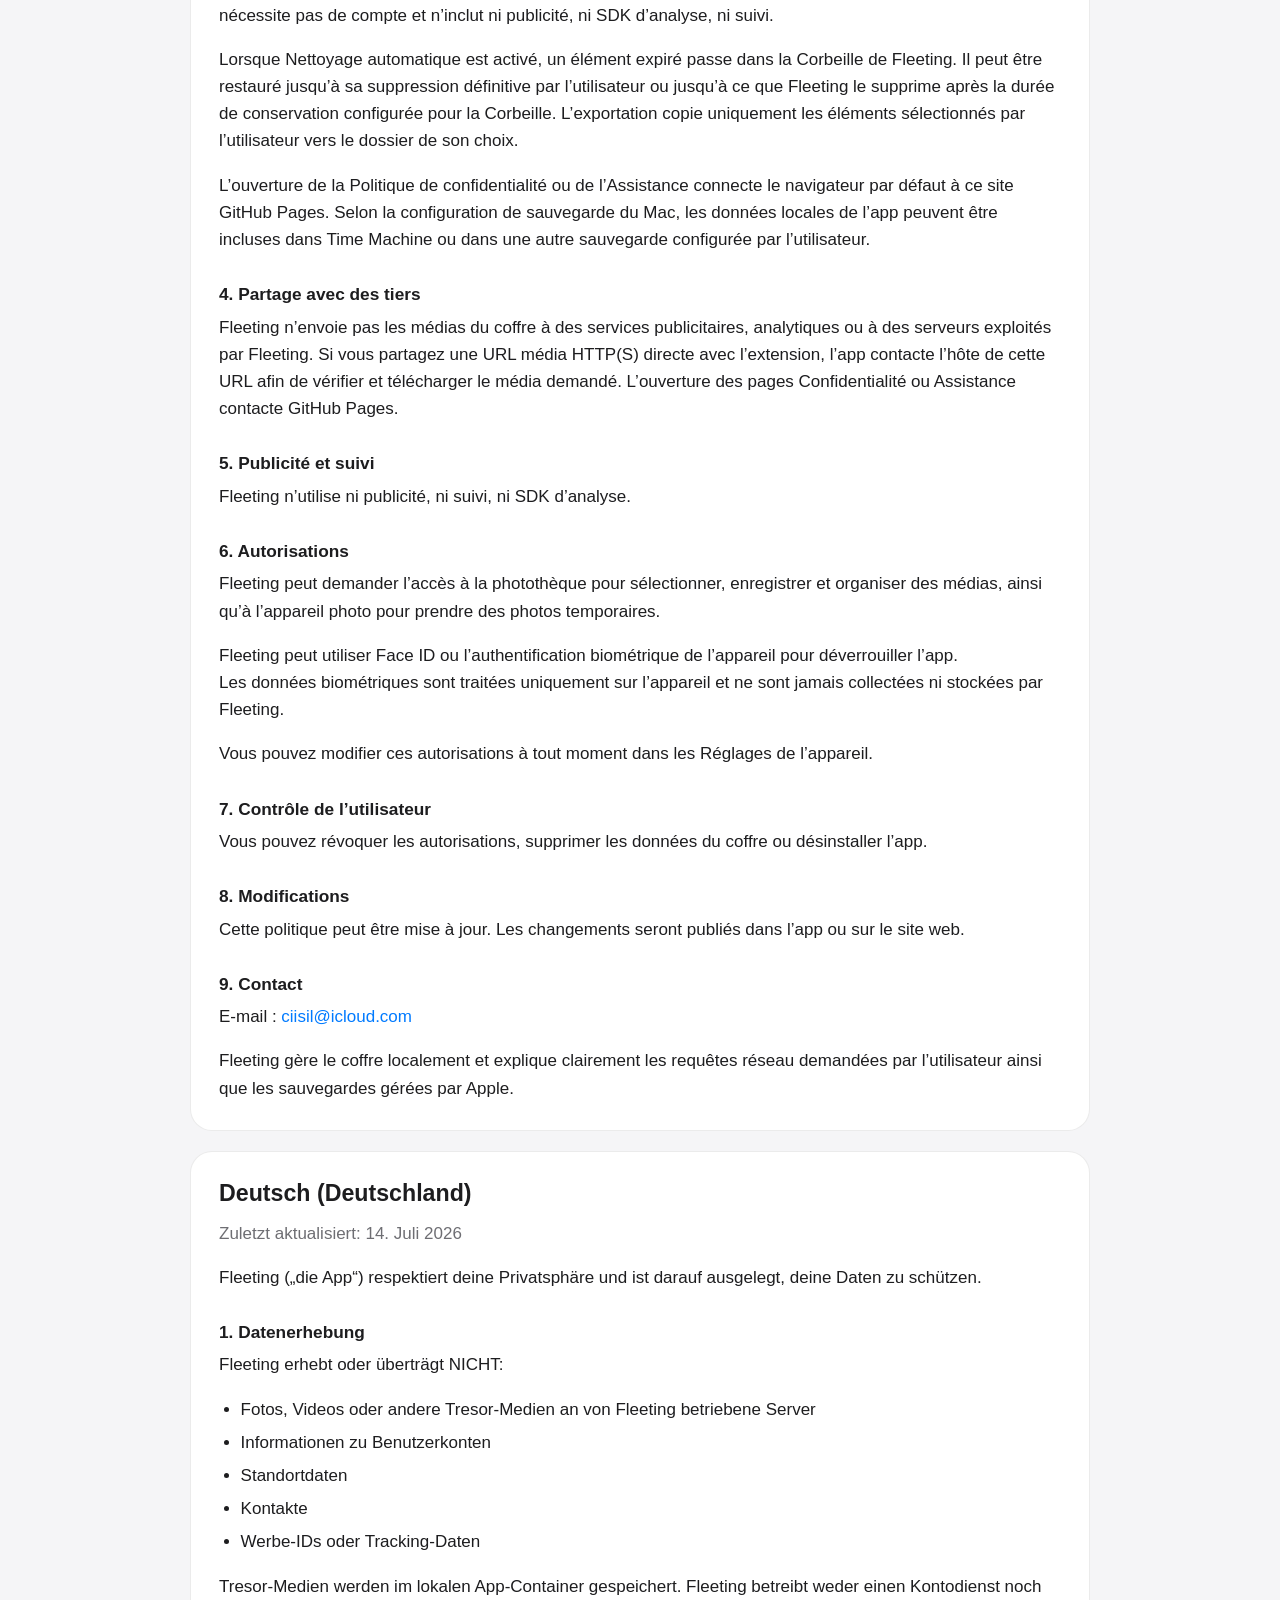
==== commit faf18a3b: "Add Mac privacy and support guidance" ====
--- a/docs/privacy.html
+++ b/docs/privacy.html
@@ -4,7 +4,7 @@
     <meta charset="utf-8">
     <meta name="viewport" content="width=device-width, initial-scale=1">
     <title>Fleeting Privacy Policy</title>
-    <meta name="description" content="Privacy policy for the Fleeting iOS app.">
+    <meta name="description" content="Privacy policy for Fleeting on iPhone, iPad, and Mac.">
     <link rel="stylesheet" href="./styles.css">
   </head>
   <body>
@@ -22,12 +22,12 @@
       <section class="page-title">
         <p class="eyebrow">Privacy Policy</p>
         <h1>Fleeting Privacy Policy</h1>
-        <p class="updated">Last updated: July 10, 2026</p>
+        <p class="updated">Last updated: July 14, 2026</p>
       </section>
 
       <article class="content-card" lang="en">
         <h2>English (United States)</h2>
-        <p class="updated">Last updated: July 10, 2026</p>
+        <p class="updated">Last updated: July 14, 2026</p>
         <p>Fleeting (“the App”) values your privacy and is designed to protect your data.</p>
 
         <h3>1. Data Collection</h3>
@@ -57,6 +57,12 @@
           <li>When an item expires, it moves to Recently Deleted. It is permanently purged later; iOS background scheduling may delay cleanup.</li>
         </ul>
 
+        <h3>Fleeting for Mac</h3>
+        <p>Fleeting for Mac imports images, videos, and folders chosen through the macOS file picker, drag and drop, Quick Drop, the clipboard, Shortcuts, a connected Screenshots folder, or a user-configured Watched Folder. Supported media is copied into Fleeting's sandboxed app container on this Mac. Standard imports leave the original files unchanged. If the user explicitly enables source cleanup for Screenshots or Watched Folders, Fleeting moves imported originals to the macOS Trash only after the vault copy and manifest commit succeed.</p>
+        <p>Vault media and its metadata remain in the local app container and are not uploaded to a Fleeting server. The Mac app does not request access to the Photos library or Camera. It does not require an account and does not include advertising, analytics, or tracking SDKs.</p>
+        <p>When Automatic Cleanup is enabled, an expired item moves to Fleeting's Trash. It remains restorable until the user permanently deletes it or Fleeting removes it after the configured Trash retention period. Export copies only the items the user selects to a folder the user chooses.</p>
+        <p>Opening Privacy Policy or Support connects the user's default browser to this GitHub Pages website. Depending on the user's Mac backup configuration, local app data may be included in Time Machine or another backup the user configures.</p>
+
         <h3>4. Third-Party Sharing</h3>
         <p>Fleeting does not send vault media to advertising, analytics, or Fleeting-operated servers. If you share a direct HTTP(S) media URL with the Share Extension, the App contacts that URL's host to inspect and download the media you requested. Opening Privacy or Support contacts the GitHub Pages website.</p>
 
@@ -95,7 +101,7 @@
 
       <article class="content-card" lang="ko">
         <h2>한국어 (대한민국)</h2>
-        <p class="updated">최종 업데이트: 2026년 7월 10일</p>
+        <p class="updated">최종 업데이트: 2026년 7월 14일</p>
         <p>Fleeting(이하 “앱”)은 사용자의 개인정보 보호를 매우 중요하게 생각합니다. 본 정책은 앱이 어떤 정보를 수집하고, 어떻게 사용하는지를 설명합니다.</p>
 
         <h3>1. 수집하는 정보</h3>
@@ -125,6 +131,12 @@
           <li>보관 시간이 끝난 항목은 최근 삭제 항목으로 이동한 뒤 나중에 영구 정리됩니다. iOS의 백그라운드 실행 일정에 따라 정리 시점이 늦어질 수 있습니다.</li>
         </ul>
 
+        <h3>Mac용 Fleeting</h3>
+        <p>Mac용 Fleeting은 macOS 파일 선택기, 드래그 앤 드롭, 빠른 보관, 클립보드, 단축어, 연결한 스크린샷 폴더 또는 사용자가 구성한 감시 폴더에서 이미지, 동영상과 폴더를 가져옵니다. 지원되는 미디어는 이 Mac에 있는 Fleeting의 샌드박스 앱 컨테이너로 복사됩니다. 일반 가져오기는 원본 파일을 그대로 둡니다. 사용자가 스크린샷 또는 감시 폴더의 원본 정리를 직접 켠 경우에만, 보관함 복사와 기록 저장이 완료된 원본을 macOS 시스템 휴지통으로 이동합니다.</p>
+        <p>보관함 미디어와 관련 메타데이터는 로컬 앱 컨테이너에 남으며 Fleeting 서버로 업로드되지 않습니다. Mac 앱은 사진 보관함이나 카메라 접근 권한을 요청하지 않습니다. 계정이 필요하지 않으며 광고, 분석 또는 추적 SDK를 포함하지 않습니다.</p>
+        <p>자동 정리가 켜져 있으면 만료된 항목은 Fleeting 휴지통으로 이동합니다. 사용자가 직접 영구 삭제하거나 설정한 휴지통 보관 기간이 지나 Fleeting이 정리할 때까지 복원할 수 있습니다. 내보내기는 사용자가 선택한 항목만 사용자가 지정한 폴더로 복사합니다.</p>
+        <p>개인정보처리방침 또는 지원을 열면 기본 브라우저가 이 GitHub Pages 웹사이트에 접속합니다. 사용자의 Mac 백업 설정에 따라 로컬 앱 데이터가 Time Machine 또는 사용자가 구성한 다른 백업에 포함될 수 있습니다.</p>
+
         <h3>4. 제3자 제공</h3>
         <p>Fleeting은 보관함 미디어를 광고·분석 서비스나 Fleeting 운영 서버로 전송하지 않습니다. 사용자가 Share Extension에 직접 HTTP(S) 미디어 URL을 공유하면, 요청한 미디어를 확인하고 내려받기 위해 해당 URL의 호스트에 접속합니다. 개인정보처리방침이나 지원 페이지를 열 때는 GitHub Pages에 접속합니다.</p>
 
@@ -164,7 +176,7 @@
 
       <article class="content-card" lang="ja">
         <h2>日本語 (日本)</h2>
-        <p class="updated">最終更新日: 2026年7月10日</p>
+        <p class="updated">最終更新日: 2026年7月14日</p>
         <p>Fleeting（以下「本アプリ」）は、ユーザーのプライバシーを大切にし、データを保護するよう設計されています。</p>
 
         <h3>1. 収集する情報</h3>
@@ -194,6 +206,12 @@
           <li>保管期限を迎えた項目は「最近削除した項目」へ移動し、その後完全に消去されます。iOSのバックグラウンド実行状況により、処理が遅れる場合があります。</li>
         </ul>
 
+        <h3>Mac版Fleeting</h3>
+        <p>Mac版Fleetingは、macOSのファイル選択画面、ドラッグ＆ドロップ、クイック保存、クリップボード、ショートカット、接続したスクリーンショットフォルダ、またはユーザーが設定した監視フォルダから画像、ビデオ、フォルダを読み込みます。対応メディアは、このMac上のFleetingのサンドボックス化されたAppコンテナにコピーされます。通常の読み込みでは元ファイルは変更されません。スクリーンショットまたは監視フォルダの元ファイル整理を明示的に有効にした場合に限り、保管庫へのコピーと記録の保存が完了した後、読み込み済みの元ファイルをmacOSのゴミ箱へ移動します。</p>
+        <p>保管庫のメディアと関連メタデータはローカルのAppコンテナに保存され、Fleetingのサーバーへアップロードされません。Mac版は写真ライブラリやカメラへのアクセスを要求しません。アカウントは不要で、広告、解析SDK、トラッキングは含まれません。</p>
+        <p>自動整理が有効な場合、期限切れの項目はFleetingのゴミ箱へ移動します。ユーザーが完全に削除するか、設定したゴミ箱の保存期間後にFleetingが整理するまでは復元できます。書き出しでは、ユーザーが選択した項目だけを指定したフォルダへコピーします。</p>
+        <p>「プライバシーポリシー」または「サポート」を開くと、デフォルトブラウザがこのGitHub Pagesサイトへ接続します。Macのバックアップ設定によっては、ローカルのAppデータがTime Machineまたはユーザーが設定した別のバックアップに含まれる場合があります。</p>
+
         <h3>4. 第三者への共有</h3>
         <p>Fleetingは保管庫のメディアを広告・解析サービスやFleeting運営サーバーへ送信しません。Share ExtensionへHTTP(S)のメディアURLを直接共有した場合は、指定されたメディアを確認・ダウンロードするため、そのURLのホストへ接続します。プライバシーまたはサポートページを開くとGitHub Pagesへ接続します。</p>
 
@@ -232,7 +250,7 @@
 
       <article class="content-card" lang="zh-Hans">
         <h2>中文（简体，中国）</h2>
-        <p class="updated">最后更新：2026年7月10日</p>
+        <p class="updated">最后更新：2026年7月14日</p>
         <p>Fleeting（以下简称“本应用”）重视你的隐私，并以保护你的数据为设计目标。</p>
 
         <h3>1. 数据收集</h3>
@@ -262,6 +280,12 @@
           <li>项目到期后会先移至“最近删除”，之后再永久清除。iOS 后台调度可能会延迟清理时间。</li>
         </ul>
 
+        <h3>Mac 版 Fleeting</h3>
+        <p>Mac 版 Fleeting 可从 macOS 文件选择器、拖放、快速存放、剪贴板、快捷指令、已连接的屏幕快照文件夹或用户配置的监视文件夹导入图片、视频和文件夹。受支持的媒体会复制到这台 Mac 上 Fleeting 的沙盒 App 容器中。一般导入不会更改原文件。只有用户明确启用“屏幕快照”或“监视的文件夹”的原文件清理后，Fleeting 才会在保管库副本和记录保存成功后，将已导入的原文件移至 macOS 废纸篓。</p>
+        <p>保管库媒体及相关元数据保留在本地 App 容器中，不会上传到 Fleeting 服务器。Mac 版不会请求访问照片图库或相机。无需账号，也不包含广告、分析 SDK 或跟踪功能。</p>
+        <p>启用“自动清理”后，到期项目会移入 Fleeting 废纸篓。在用户永久删除项目，或 Fleeting 按设定的废纸篓保留期清理之前，项目均可恢复。导出只会将用户选择的项目复制到用户指定的文件夹。</p>
+        <p>打开“隐私政策”或“支持”时，默认浏览器会连接到此 GitHub Pages 网站。根据用户的 Mac 备份设置，本地 App 数据可能会包含在 Time Machine 或用户配置的其他备份中。</p>
+
         <h3>4. 第三方共享</h3>
         <p>Fleeting 不会把保管库媒体发送给广告、分析服务或 Fleeting 运营的服务器。如果你向 Share Extension 直接共享 HTTP(S) 媒体网址，本应用会连接该网址的主机，以检查并下载你请求的媒体。打开隐私或支持页面时会连接 GitHub Pages。</p>
 
@@ -300,7 +324,7 @@
 
       <article class="content-card" lang="es">
         <h2>Español (España)</h2>
-        <p class="updated">Última actualización: 10 de julio de 2026</p>
+        <p class="updated">Última actualización: 14 de julio de 2026</p>
         <p>Fleeting (“la app”) valora tu privacidad y está diseñada para proteger tus datos.</p>
 
         <h3>1. Recopilación de datos</h3>
@@ -330,6 +354,12 @@
           <li>Cuando un elemento caduca, pasa a Eliminado recientemente y se borra definitivamente más adelante. La programación en segundo plano de iOS puede retrasar la limpieza.</li>
         </ul>
 
+        <h3>Fleeting para Mac</h3>
+        <p>Fleeting para Mac importa imágenes, vídeos y carpetas elegidos mediante el selector de archivos de macOS, arrastrar y soltar, Depósito rápido, el portapapeles, Atajos, una carpeta de Capturas de pantalla conectada o una Carpeta supervisada configurada por el usuario. El contenido compatible se copia en el contenedor aislado de Fleeting en este Mac. Las importaciones normales dejan intactos los archivos originales. Solo si el usuario activa expresamente la limpieza de originales para Capturas de pantalla o Carpetas supervisadas, Fleeting mueve los originales importados a la Papelera de macOS después de que la copia en la Bóveda y el registro se hayan guardado correctamente.</p>
+        <p>El contenido de la Bóveda y sus metadatos permanecen en el contenedor local de la app y no se suben a un servidor de Fleeting. La app para Mac no solicita acceso a la fototeca ni a la cámara. No requiere cuenta y no incluye publicidad, SDK de análisis ni seguimiento.</p>
+        <p>Con Limpieza automática activada, los elementos caducados se mueven a la Papelera de Fleeting. Se pueden recuperar hasta que el usuario los elimine definitivamente o Fleeting los limpie al terminar el periodo de conservación de la Papelera configurado. La exportación solo copia los elementos seleccionados por el usuario a la carpeta que elija.</p>
+        <p>Al abrir la Política de privacidad o Soporte, el navegador predeterminado se conecta a este sitio de GitHub Pages. Según la configuración de copia de seguridad del Mac, los datos locales de la app pueden incluirse en Time Machine u otra copia configurada por el usuario.</p>
+
         <h3>4. Compartición con terceros</h3>
         <p>Fleeting no envía contenido de la bóveda a servicios de publicidad, analítica ni servidores operados por Fleeting. Si compartes una URL multimedia HTTP(S) directa con la extensión, la app contacta con el host de esa URL para comprobar y descargar el contenido solicitado. Al abrir Privacidad o Soporte se contacta con GitHub Pages.</p>
 
@@ -368,7 +398,7 @@
 
       <article class="content-card" lang="fr">
         <h2>Français (France)</h2>
-        <p class="updated">Dernière mise à jour : 10 juillet 2026</p>
+        <p class="updated">Dernière mise à jour : 14 juillet 2026</p>
         <p>Fleeting (« l’app ») respecte votre vie privée et est conçue pour protéger vos données.</p>
 
         <h3>1. Collecte des données</h3>
@@ -398,6 +428,12 @@
           <li>À expiration, un élément passe dans « Suppressions récentes », puis est définitivement effacé plus tard. La planification en arrière-plan d’iOS peut retarder ce nettoyage.</li>
         </ul>
 
+        <h3>Fleeting pour Mac</h3>
+        <p>Fleeting pour Mac importe les images, vidéos et dossiers choisis à l’aide du sélecteur de fichiers de macOS, du glisser-déposer, de Dépôt rapide, du presse-papiers, de Raccourcis, d’un dossier Captures d’écran connecté ou d’un Dossier surveillé configuré par l’utilisateur. Les médias compatibles sont copiés dans le conteneur isolé de Fleeting sur ce Mac. Les importations standard laissent les fichiers originaux intacts. Fleeting ne place les originaux importés dans la Corbeille de macOS qu’après la réussite de la copie dans le Coffre et de l’enregistrement, et uniquement si l’utilisateur active explicitement le nettoyage des sources pour Captures d’écran ou Dossiers surveillés.</p>
+        <p>Les médias du Coffre et leurs métadonnées restent dans le conteneur local de l’app et ne sont pas envoyés vers un serveur Fleeting. L’app pour Mac ne demande pas l’accès à la photothèque ni à l’appareil photo. Elle ne nécessite pas de compte et n’inclut ni publicité, ni SDK d’analyse, ni suivi.</p>
+        <p>Lorsque Nettoyage automatique est activé, un élément expiré passe dans la Corbeille de Fleeting. Il peut être restauré jusqu’à sa suppression définitive par l’utilisateur ou jusqu’à ce que Fleeting le supprime après la durée de conservation configurée pour la Corbeille. L’exportation copie uniquement les éléments sélectionnés par l’utilisateur vers le dossier de son choix.</p>
+        <p>L’ouverture de la Politique de confidentialité ou de l’Assistance connecte le navigateur par défaut à ce site GitHub Pages. Selon la configuration de sauvegarde du Mac, les données locales de l’app peuvent être incluses dans Time Machine ou dans une autre sauvegarde configurée par l’utilisateur.</p>
+
         <h3>4. Partage avec des tiers</h3>
         <p>Fleeting n’envoie pas les médias du coffre à des services publicitaires, analytiques ou à des serveurs exploités par Fleeting. Si vous partagez une URL média HTTP(S) directe avec l’extension, l’app contacte l’hôte de cette URL afin de vérifier et télécharger le média demandé. L’ouverture des pages Confidentialité ou Assistance contacte GitHub Pages.</p>
 
@@ -422,7 +458,7 @@
 
       <article class="content-card" lang="de">
         <h2>Deutsch (Deutschland)</h2>
-        <p class="updated">Zuletzt aktualisiert: 10. Juli 2026</p>
+        <p class="updated">Zuletzt aktualisiert: 14. Juli 2026</p>
         <p>Fleeting („die App“) respektiert deine Privatsphäre und ist darauf ausgelegt, deine Daten zu schützen.</p>
 
         <h3>1. Datenerhebung</h3>
@@ -451,6 +487,12 @@
           <li>Fleeting bietet keine integrierte Cloud-Synchronisierung. Abhängig von deinen Apple-Backup-Einstellungen können App-Daten in einer von Apple verwalteten Geräte- oder iCloud-Sicherung enthalten sein.</li>
           <li>Nach Ablauf wird ein Element zunächst in „Zuletzt gelöscht“ verschoben und später endgültig entfernt. Die iOS-Hintergrundplanung kann die Bereinigung verzögern.</li>
         </ul>
+
+        <h3>Fleeting für Mac</h3>
+        <p>Fleeting für Mac importiert Bilder, Videos und Ordner, die über die macOS-Dateiauswahl, Drag &amp; Drop, die Schnellablage, die Zwischenablage, Kurzbefehle, einen verbundenen Screenshots-Ordner oder einen vom Benutzer eingerichteten Überwachten Ordner ausgewählt wurden. Unterstützte Medien werden in den App-Container von Fleeting innerhalb der macOS-Sandbox auf diesem Mac kopiert. Normale Importe lassen die Originaldateien unverändert. Nur wenn der Benutzer die Originalbereinigung für Screenshots oder Überwachte Ordner ausdrücklich aktiviert, verschiebt Fleeting importierte Originale in den macOS-Papierkorb, nachdem Tresor-Kopie und Eintrag erfolgreich gespeichert wurden.</p>
+        <p>Tresor-Medien und zugehörige Metadaten bleiben im lokalen App-Container und werden nicht auf einen Fleeting-Server hochgeladen. Die Mac-App fordert keinen Zugriff auf die Fotomediathek oder Kamera an. Sie benötigt kein Konto und enthält keine Werbung, Analyse-SDKs oder Tracking-Funktionen.</p>
+        <p>Wenn Automatische Bereinigung aktiviert ist, wird ein abgelaufenes Element in den Papierkorb von Fleeting verschoben. Es kann wiederhergestellt werden, bis der Benutzer es endgültig löscht oder Fleeting es nach Ablauf der festgelegten Aufbewahrungsfrist des Papierkorbs entfernt. Beim Export werden nur die vom Benutzer ausgewählten Elemente in einen von ihm gewählten Ordner kopiert.</p>
+        <p>Beim Öffnen der Datenschutzrichtlinie oder des Supports verbindet sich der Standardbrowser mit dieser GitHub-Pages-Website. Abhängig von der Backup-Konfiguration des Mac können lokale App-Daten in Time Machine oder einer anderen vom Benutzer eingerichteten Sicherung enthalten sein.</p>
 
         <h3>4. Weitergabe an Dritte</h3>
         <p>Fleeting sendet Tresor-Medien weder an Werbe- oder Analysedienste noch an von Fleeting betriebene Server. Wenn du eine direkte HTTP(S)-Medien-URL mit der Erweiterung teilst, kontaktiert die App den Host dieser URL, um das angeforderte Medium zu prüfen und herunterzuladen. Beim Öffnen von Datenschutz oder Support wird GitHub Pages kontaktiert.</p>
